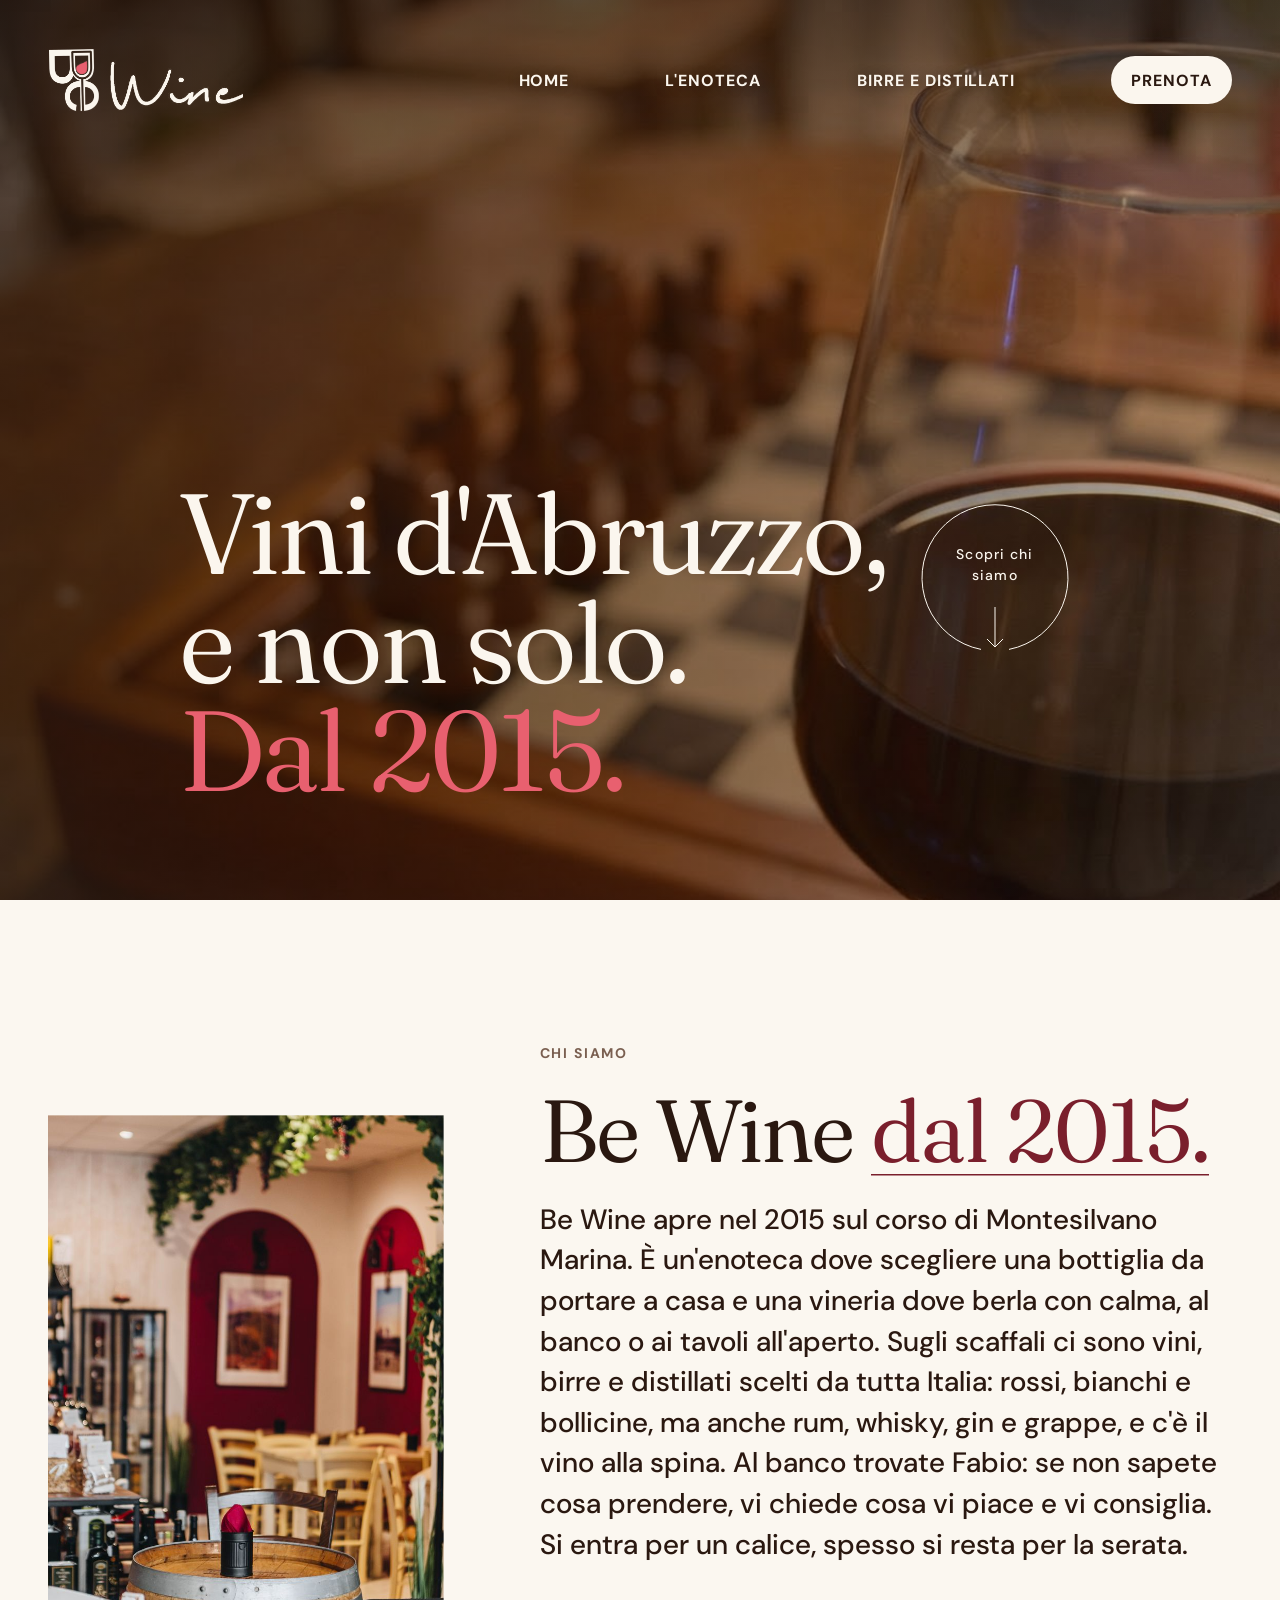
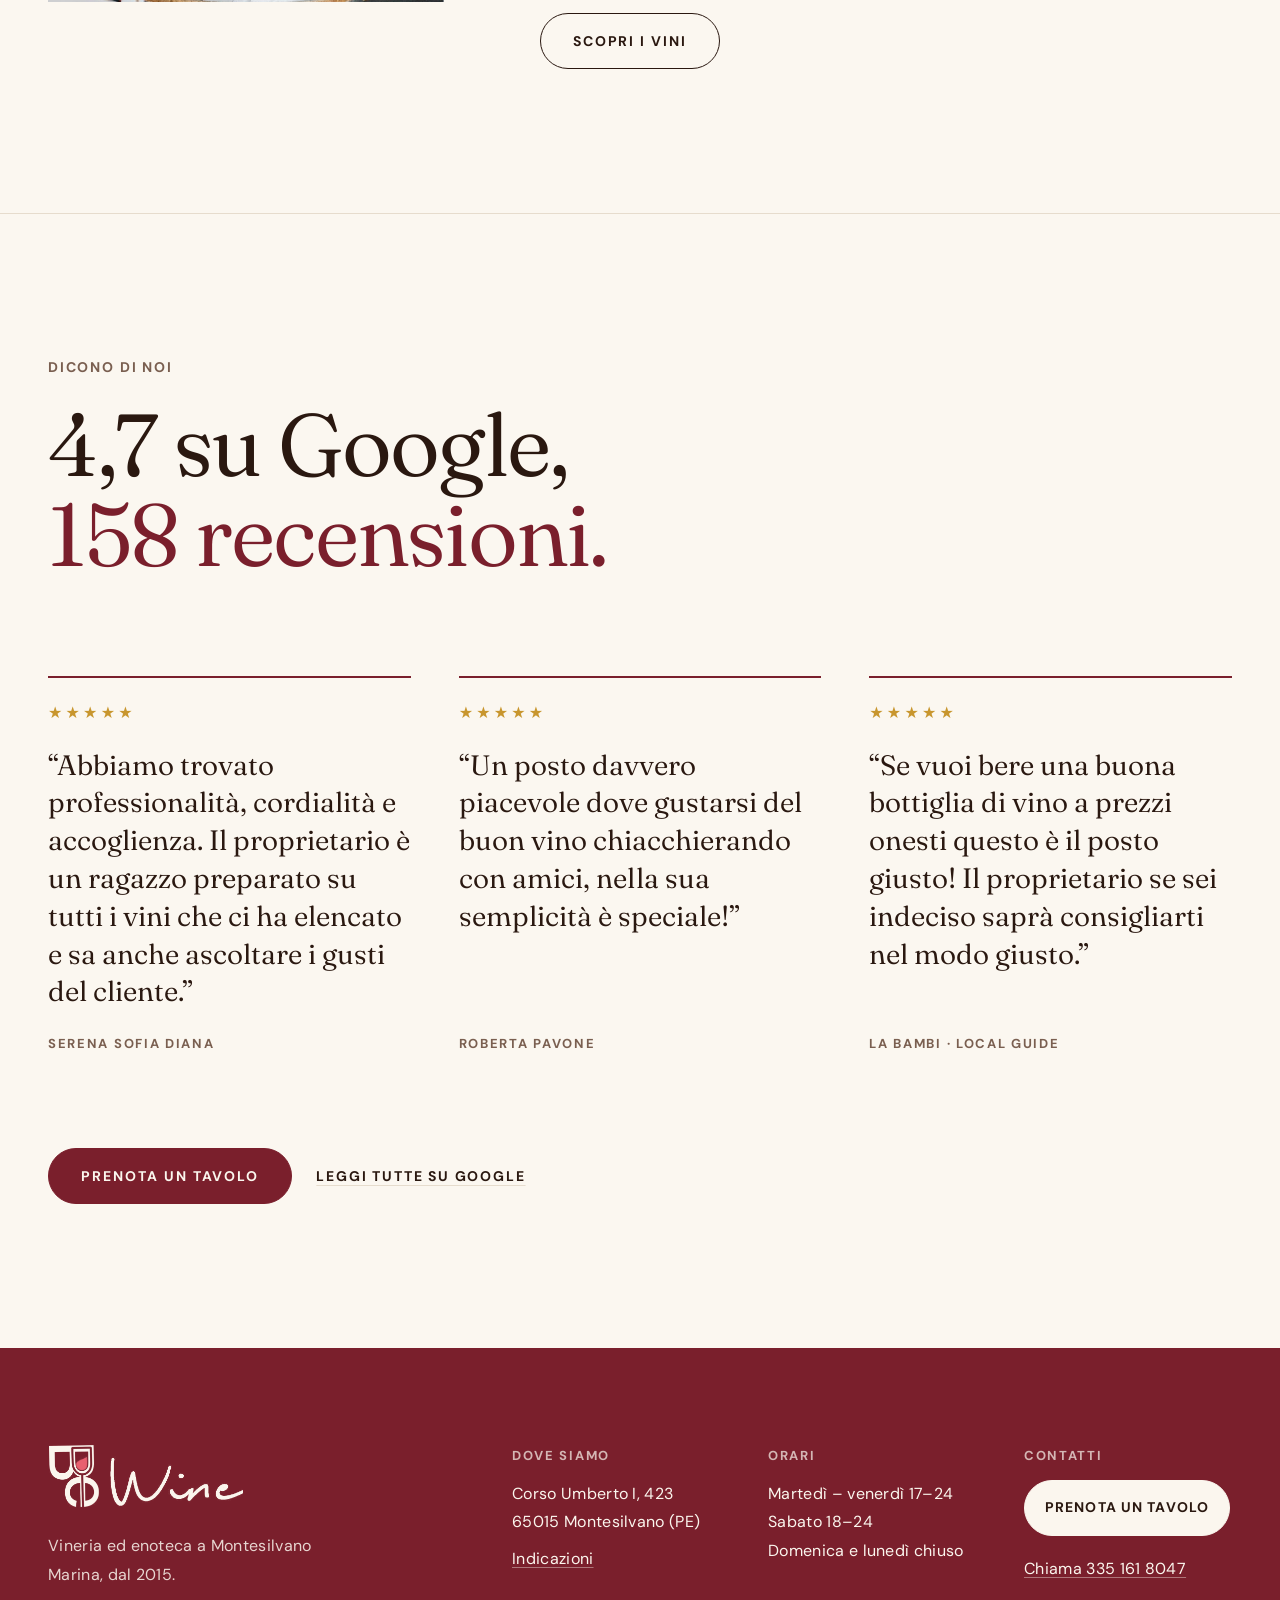
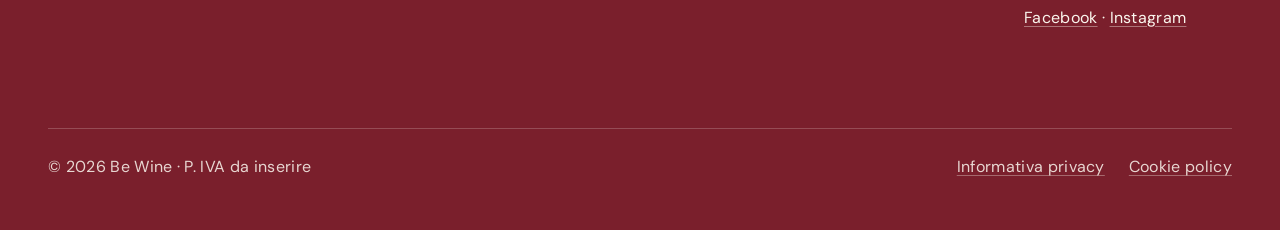
==== hero-demo/index.html @ 3f144b90 "Home ed enoteca: titolo nuovo, meno tasti, elenco cantine a 4 Home: titolo "Vini d'Abruzzo, e non so" ====
<!doctype html>
<html lang="it">
<head>
<meta charset="utf-8">
<meta name="viewport" content="width=device-width, initial-scale=1">
<!-- Demo in attesa di conferma del titolare: fuori dai motori di ricerca -->
<meta name="robots" content="noindex, nofollow">
<title>Be Wine · Vineria a Montesilvano</title>
<meta name="description" content="Vineria ed enoteca a Montesilvano Marina dal 2015: vini, birre e distillati scelti da tutta Italia. Corso Umberto I 423.">
<link rel="preconnect" href="https://fonts.googleapis.com">
<link rel="preconnect" href="https://fonts.gstatic.com" crossorigin>
<link href="https://fonts.googleapis.com/css2?family=DM+Sans:wght@500;700&family=Fraunces:opsz,wght@9..144,300..500&family=Instrument+Serif&display=swap" rel="stylesheet">
<link rel="stylesheet" href="css/sito.css?v=63">
<!-- Prova: più vicina al riferimento (Agence Van den Abeele), scritte più grandi e larghe -->
<link rel="stylesheet" href="css/grande.css?v=14">
</head>
<body class="grande">
  <header class="hero">
    <img class="hero__photo" src="img/hero.jpg" alt="Calice di vino rosso su un tavolo di legno, con una scacchiera sullo sfondo">
    <div class="bar">
      <a class="brand" href="index.html"><img class="brand__light" src="img/logo.png" alt="Be Wine" width="776" height="254"><img class="brand__dark" src="img/logo-scuro.png" alt="" width="776" height="254"></a>
      <div class="bar__end">
        <ul class="nav">
          <li><a class="nav__link" href="index.html" aria-current="page">Home</a></li>
          <li><a class="nav__link" href="enoteca.html">L'enoteca</a></li>
          <li><a class="nav__link" href="birre-distillati.html">Birre e distillati</a></li>
          <li><a class="nav__link nav__link--cta" href="https://wa.me/393351618047?text=Buonasera%2C%20vorrei%20prenotare%20un%20tavolo%20da%20Be%20Wine%20per%20" target="_blank" rel="noopener">Prenota</a></li>
        </ul>
      </div>
    </div>
    <div class="copy">
      <h1><span>Vini d'Abruzzo,</span><span>e non solo.</span><span class="fact">Dal 2015.</span></h1>
      <a class="scroll" href="#chi-siamo">
        <svg class="scroll__ring" viewBox="0 0 148 148" aria-hidden="true"><path d="M60 146.4A73 73 0 1 1 88 146.4"/><path d="M74 104v40M66 136l8 8 8-8"/></svg>
        <span class="scroll__text">Scopri chi siamo</span>
      </a>
    </div>
  </header>

  <main>
    <section class="section about" id="chi-siamo" aria-labelledby="about-title">
      <figure class="about__photo">
        <img src="img/chi-siamo-locale.jpg?v=2" alt="Una botte di legno in primo piano e, dietro, i tavoli della sala sotto gli archi rossi" width="830" height="1030" loading="lazy">
      </figure>
      <div class="about__text">
        <p class="label">Chi siamo</p>
        <h2 class="title" id="about-title">Be Wine <span class="fact">dal 2015.</span></h2>
        <p class="lead">Be Wine apre nel 2015 sul corso di Montesilvano Marina. È un'enoteca dove scegliere una bottiglia da portare a casa e una vineria dove berla con calma, al banco o ai tavoli all'aperto. Sugli scaffali ci sono vini, birre e distillati scelti da tutta Italia: rossi, bianchi e bollicine, ma anche rum, whisky, gin e grappe, e c'è il vino alla spina. Al banco trovate Fabio: se non sapete cosa prendere, vi chiede cosa vi piace e vi consiglia. Si entra per un calice, spesso si resta per la serata.</p>
        <div class="cta-row">
          <a class="btn btn--dark" href="enoteca.html">Scopri i vini</a>
        </div>
      </div>
    </section>

    <section class="section reviews" aria-labelledby="reviews-title">
      <div class="reviews__head">
        <p class="label">Dicono di noi</p>
        <h2 class="title" id="reviews-title">4,7 su Google, <span class="fact">158 recensioni.</span></h2>
      </div>
      <ul class="reviews__list">
        <li class="review">
          <p class="review__stars" aria-label="5 stelle su 5">★★★★★</p>
          <blockquote class="review__quote">“Abbiamo trovato professionalità, cordialità e accoglienza. Il proprietario è un ragazzo preparato su tutti i vini che ci ha elencato e sa anche ascoltare i gusti del cliente.”</blockquote>
          <p class="review__author">Serena Sofia Diana</p>
        </li>
        <li class="review">
          <p class="review__stars" aria-label="5 stelle su 5">★★★★★</p>
          <blockquote class="review__quote">“Un posto davvero piacevole dove gustarsi del buon vino chiacchierando con amici, nella sua semplicità è speciale!”</blockquote>
          <p class="review__author">Roberta Pavone</p>
        </li>
        <li class="review">
          <p class="review__stars" aria-label="5 stelle su 5">★★★★★</p>
          <blockquote class="review__quote">“Se vuoi bere una buona bottiglia di vino a prezzi onesti questo è il posto giusto! Il proprietario se sei indeciso saprà consigliarti nel modo giusto.”</blockquote>
          <p class="review__author">La Bambi · Local Guide</p>
        </li>
      </ul>
      <div class="cta-row reviews__cta">
        <a class="btn btn--pieno" href="https://wa.me/393351618047?text=Buonasera%2C%20vorrei%20prenotare%20un%20tavolo%20da%20Be%20Wine%20per%20" target="_blank" rel="noopener">Prenota un tavolo</a>
        <a class="text-link" href="https://www.google.com/maps/search/?api=1&amp;query=Be%20Wine%20Montesilvano" target="_blank" rel="noopener">Leggi tutte su Google</a>
      </div>
    </section>
  </main>

  <!-- Barra rapida: compare quando la testata esce dallo schermo (js/sito.js). In alto su computer, in basso su telefono. -->
  <div class="dock" data-dock>
    <a class="dock__brand" href="index.html"><img src="img/logo-scuro.png" alt="Be Wine" width="776" height="254"></a>
    <div class="dock__actions">
      <a class="dock__link" href="index.html">Home</a>
      <a class="dock__link" href="enoteca.html">L'enoteca</a>
      <a class="dock__link" href="birre-distillati.html">Birre e distillati</a>
      <a class="dock__call" href="tel:+393351618047"><span class="dock__call-long">335 161 8047</span><span class="dock__call-short">Chiama</span></a>
      <a class="btn btn--pieno dock__cta" href="https://wa.me/393351618047?text=Buonasera%2C%20vorrei%20prenotare%20un%20tavolo%20da%20Be%20Wine%20per%20" target="_blank" rel="noopener">Prenota un tavolo</a>
    </div>
  </div>

  <footer class="footer">
    <div class="footer__grid">
      <div class="footer__brand">
        <img src="img/logo.png" alt="Be Wine" width="776" height="254" loading="lazy">
        <p>Vineria ed enoteca a Montesilvano Marina, dal 2015.</p>
      </div>
      <div>
        <p class="footer__label">Dove siamo</p>
        <p>Corso Umberto I, 423<br>65015 Montesilvano (PE)</p>
        <a class="footer__link footer__link--big" href="https://www.google.com/maps/dir/?api=1&amp;destination=Be%20Wine%2C%20Corso%20Umberto%20I%20423%2C%20Montesilvano" target="_blank" rel="noopener">Indicazioni</a>
      </div>
      <div>
        <p class="footer__label">Orari</p>
        <p>Martedì – venerdì 17–24<br>Sabato 18–24<br>Domenica e lunedì chiuso</p>
      </div>
      <div>
        <p class="footer__label">Contatti</p>
        <a class="btn btn--solid footer__cta" href="https://wa.me/393351618047?text=Buonasera%2C%20vorrei%20prenotare%20un%20tavolo%20da%20Be%20Wine%20per%20" target="_blank" rel="noopener">Prenota un tavolo</a>
        <p><a class="footer__link footer__link--big" href="tel:+393351618047">Chiama 335 161 8047</a></p>
        <p><a class="footer__link" href="https://www.facebook.com/BeWinePescara/" target="_blank" rel="noopener">Facebook</a> · <a class="footer__link" href="https://www.instagram.com/bewinemontesilvano/" target="_blank" rel="noopener">Instagram</a></p>
      </div>
    </div>
    <div class="footer__legal">
      <p>© 2026 Be Wine · P. IVA da inserire</p>
      <nav aria-label="Note legali">
        <a class="footer__link" href="#privacy">Informativa privacy</a>
        <a class="footer__link" href="#cookie">Cookie policy</a>
      </nav>
    </div>
  </footer>

<script src="js/sito.js?v=30"></script>
<script src="js/grande.js?v=4"></script>
<script src="js/prenota.js?v=3"></script>
</body>
</html>
---- hero-demo/css/sito.css ----
/* Be Wine: stili comuni a tutte le pagine */
:root {
  --ink: #fbf6ee;
  --wine: #e8606f;
  --wine-soft: #f3a3ab;
  --wine-deep: #7a1f2c;  /* vino scuro per il piede e i dettagli sul crema */
  --cream: #fbf7f0;      /* crema chiarissimo, quasi bianco */
  --text: #2a1810;
  --muted: #7a5f50;
  --line: #e6dccd;
  --dark: #1b0f09;
  --shade: 22, 12, 7;
  --serif: "Instrument Serif", Georgia, serif;
  --sans: "DM Sans", system-ui, sans-serif;
  /* parte veloce e si posa piano */
  --ease-out: cubic-bezier(.23, 1, .32, 1);
  /* torna indietro con un piccolo rimbalzo */
  --ease-spring: cubic-bezier(.34, 1.56, .64, 1);

  /* Scala: ogni livello è il doppio del precedente */
  --t1: 12px;  /* menu, stelle, bottoni */
  --t2: 24px;  /* sottotitolo */
  --t3: 120px; /* titolo: 5 volte il sottotitolo */
  --t4: 48px;  /* titoli delle sezioni */
  --u1: 6px;
  --u2: 12px;
  --u3: 24px;
  --u4: 48px;
  --u5: 96px;
  --logo: 48px;
}
* { box-sizing: border-box; margin: 0; padding: 0; }
html, body { background: var(--dark); }
body { font-family: var(--sans); color: var(--ink); }

.hero {
  position: relative;
  min-height: 100vh;
  min-height: 100svh;
  display: flex;
  flex-direction: column;
  justify-content: space-between;
  padding: var(--u3) var(--u4) var(--u4);
  overflow: hidden;
  isolation: isolate;
}
.hero__photo {
  position: absolute;
  inset: 0;
  width: 100%;
  height: 100%;
  object-fit: cover;
  object-position: 72% 50%;
  z-index: -2;
}
.hero::before {
  content: "";
  position: absolute;
  inset: 0;
  z-index: -1;
  background:
    radial-gradient(ellipse 60% 55% at 50% 55%, rgba(var(--shade), .62) 0%, rgba(var(--shade), .32) 60%, rgba(var(--shade), .18) 100%),
    linear-gradient(180deg, rgba(var(--shade), .45) 0%, rgba(var(--shade), 0) 22%);
}

.bar {
  display: flex;
  align-items: center;
  justify-content: space-between;
  gap: var(--u3);
}
.brand { display: block; line-height: 0; }
.brand img { display: block; height: var(--logo); width: auto; }

/* ---------- Menu: tre stati (riposo, passaggio del mouse, clic) ---------- */
.nav {
  display: flex;
  gap: var(--u4);
  list-style: none;
}
.nav__link {
  position: relative;
  display: inline-flex;
  align-items: center;
  min-height: 48px;
  font-weight: 700;
  font-size: var(--t1);
  letter-spacing: .13em;
  text-transform: uppercase;
  /* 1. riposo: un filo più tenue, così il passaggio del mouse si nota */
  color: rgba(251, 246, 238, .82);
  text-decoration: none;
  text-shadow: 0 1px 12px rgba(var(--shade), .55);
  transform: scale(1);
  /* il ritorno dal clic è più lento e rimbalza un poco */
  transition:
    color 200ms linear,
    transform 450ms var(--ease-spring);
}
.nav__link::after {
  content: "";
  position: absolute;
  left: 0;
  right: 0;
  bottom: 8px;
  height: 1.5px;
  background: currentColor;
  transform: scaleX(0);
  transform-origin: right center;
  transition: transform 280ms var(--ease-out);
}

/* 2. passaggio del mouse: testo pieno e una linea che entra da sinistra */
@media (hover: hover) and (pointer: fine) {
  .nav__link:hover { color: var(--ink); }
  .nav__link:hover::after {
    transform: scaleX(1);
    transform-origin: left center;
  }
}
.nav__link:focus-visible {
  color: var(--ink);
  outline: 2px solid var(--ink);
  outline-offset: 6px;
  border-radius: 2px;
}

/* 3. clic: colore più caldo e il tasto si ingrandisce sotto il dito */
.nav__link:active,
.nav__link.is-pressed {
  color: var(--wine-soft);
  transform: scale(1.08);
  transition:
    color 80ms linear,
    transform 140ms var(--ease-out);
}

@media (prefers-reduced-motion: reduce) {
  .nav__link, .nav__link::after { transition-duration: 0s !important; }
  .nav__link:active, .nav__link.is-pressed { transform: none; }
}

/* ---------- Testo della hero ---------- */
/* testo al centro della foto, sia in orizzontale che in verticale */
.copy {
  margin: auto;
  max-width: 1100px;
  display: flex;
  flex-direction: column;
  align-items: center;
  text-align: center;
}
h1 {
  font-family: var(--serif);
  font-weight: 400;
  font-size: var(--t3);
  line-height: 1;
  letter-spacing: -.01em;
}
.rating {
  display: inline-flex;
  align-items: center;
  gap: var(--u1);
  margin-bottom: var(--u3);
  font-size: var(--t1);
  font-weight: 700;
  letter-spacing: .13em;
  text-transform: uppercase;
}
.rating svg { width: var(--t1); height: var(--t1); fill: #f4c15d; flex: none; }
h1 span { display: block; }
h1 .fact { color: var(--wine); }

.sub {
  margin-top: var(--u3);
  max-width: 24em;
  font-size: var(--t2);
  line-height: 1.4;
  font-weight: 500;
}
.actions { margin-top: var(--u4); display: flex; justify-content: center; gap: var(--u2); flex-wrap: wrap; }
.btn {
  display: inline-flex;
  align-items: center;
  min-height: 48px;
  padding: 0 var(--u3);
  border: 1px solid var(--ink);
  border-radius: 999px;
  font-weight: 700;
  font-size: var(--t1);
  letter-spacing: .14em;
  text-transform: uppercase;
  color: var(--ink);
  text-decoration: none;
  transition: background .2s ease, color .2s ease;
}
.btn--solid { background: var(--ink); color: #2a1810; }
.btn:hover, .btn:focus-visible { background: var(--wine); border-color: var(--wine); color: var(--dark); outline: none; }
.btn--dark { border-color: var(--text); color: var(--text); }
.btn--dark:hover, .btn--dark:focus-visible { background: var(--wine-deep); border-color: var(--wine-deep); color: var(--ink); }

/* ---------- Sotto la hero: fondo crema chiarissimo ---------- */
main { background: var(--cream); color: var(--text); }
.section { padding: var(--u5) var(--u4); }
.label {
  margin-bottom: var(--u3);
  font-size: var(--t1);
  font-weight: 700;
  letter-spacing: .13em;
  text-transform: uppercase;
  color: var(--muted);
}
.title {
  font-family: var(--serif);
  font-weight: 400;
  font-size: var(--t4);
  line-height: 1.05;
  letter-spacing: -.005em;
}
.title .fact { color: var(--wine-deep); }
.lead {
  margin: var(--u3) 0 var(--u4);
  max-width: 30em;
  font-size: var(--t2);
  line-height: 1.5;
  font-weight: 500;
}

/* Chi siamo: foto a lato, testo accanto */
.about {
  display: grid;
  grid-template-columns: 5fr 6fr;
  gap: var(--u5);
  align-items: center;
  max-width: 1440px;
  margin: 0 auto;
}
.about__photo img {
  display: block;
  width: 100%;
  height: auto;
  aspect-ratio: 830 / 1030;
  object-fit: cover;
}
.about .lead { font-size: var(--t2); }

/* Recensioni */
.reviews {
  max-width: 1440px;
  margin: 0 auto;
  border-top: 1px solid var(--line);
}
.reviews__list {
  list-style: none;
  display: grid;
  grid-template-columns: repeat(3, 1fr);
  gap: var(--u4);
  margin: var(--u4) 0;
}
.review {
  display: flex;
  flex-direction: column;
  padding-top: var(--u3);
  border-top: 2px solid var(--wine-deep);
}
.review__stars { font-size: var(--t1); letter-spacing: .2em; color: #c8962e; }
.review__off { color: var(--line); }
.review__quote {
  margin: var(--u3) 0;
  font-family: var(--serif);
  font-size: var(--t2);
  line-height: 1.35;
  flex: 1;
}
.review__author {
  font-size: var(--t1);
  font-weight: 700;
  letter-spacing: .13em;
  text-transform: uppercase;
  color: var(--muted);
}

/* ---------- Piede color vino ---------- */
.footer {
  background: var(--wine-deep);
  color: var(--ink);
  padding: var(--u5) var(--u4) var(--u4);
  font-size: var(--t1);
  line-height: 2;
  letter-spacing: .02em;
}
.footer__grid {
  display: grid;
  grid-template-columns: 2fr 1fr 1fr 1fr;
  gap: var(--u4);
  max-width: 1440px;
  margin: 0 auto;
}
.footer__brand img { display: block; height: var(--u4); width: auto; margin-bottom: var(--u3); }
.footer__brand p { max-width: 20em; opacity: .85; }
.footer__label {
  margin-bottom: var(--u2);
  font-weight: 700;
  letter-spacing: .13em;
  text-transform: uppercase;
  opacity: .7;
}
.footer p + p { margin-top: var(--u2); }
.footer__link {
  color: var(--ink);
  text-decoration: underline;
  text-decoration-color: rgba(251, 246, 238, .4);
  text-underline-offset: 3px;
  transition: text-decoration-color 200ms linear;
}
.footer__link:hover, .footer__link:focus-visible { text-decoration-color: var(--ink); }
.footer__legal {
  display: flex;
  justify-content: space-between;
  gap: var(--u3);
  flex-wrap: wrap;
  max-width: 1440px;
  margin: var(--u5) auto 0;
  padding-top: var(--u3);
  border-top: 1px solid rgba(251, 246, 238, .25);
  opacity: .85;
}
.footer__legal nav { display: flex; gap: var(--u3); }

@media (max-width: 1000px) {
  .reviews__list { grid-template-columns: 1fr; gap: var(--u4); }
  .footer__grid { grid-template-columns: 1fr 1fr; }
}

@media (max-width: 760px) {
  :root {
    --t1: 12px; --t2: 24px; --t3: 60px; --t4: 36px;
    --u1: 6px; --u2: 12px; --u3: 24px; --u4: 48px; --u5: 72px;
    --logo: 36px;
  }
  .section { padding: var(--u5) var(--u3); }
  .about { grid-template-columns: 1fr; gap: var(--u4); }
  .footer { padding: var(--u5) var(--u3) var(--u4); }
  .footer__grid { grid-template-columns: 1fr; }
  .hero { padding: var(--u3) var(--u3) var(--u4); }
  /* su telefono il menu va su una riga sua, sotto il logo, con tutte le voci */
  .bar { flex-wrap: wrap; row-gap: var(--u2); }
  .nav { width: 100%; justify-content: space-between; gap: 0; }
  .hero__photo { object-position: 78% 50%; }
  .hero::before {
    background:
      linear-gradient(0deg, rgba(var(--shade), .88) 0%, rgba(var(--shade), .6) 45%, rgba(var(--shade), .15) 100%);
  }
}

/* ================= Pagine interne ================= */

/* Testata scura con la foto della hero molto in ombra */
.page-head {
  position: relative;
  padding: var(--u3) var(--u4) var(--u5);
  overflow: hidden;
  isolation: isolate;
  background: var(--dark);
}
.page-head__photo {
  position: absolute;
  inset: 0;
  width: 100%;
  height: 100%;
  object-fit: cover;
  object-position: 72% 50%;
  z-index: -2;
}
.page-head::before {
  content: "";
  position: absolute;
  inset: 0;
  z-index: -1;
  background:
    radial-gradient(ellipse 60% 60% at 50% 55%, rgba(var(--shade), .82) 0%, rgba(var(--shade), .66) 70%, rgba(var(--shade), .55) 100%),
    linear-gradient(180deg, rgba(var(--shade), .5) 0%, rgba(var(--shade), 0) 25%);
}
/* come la home: titolo al centro della foto */
.page-head {
  display: flex;
  flex-direction: column;
  min-height: 64vh;
  min-height: 64svh;
}
.page-head__copy {
  margin: auto;
  padding-top: var(--u4);
  max-width: 1100px;
  text-align: center;
}
.page-head h1 {
  font-family: var(--serif);
  font-weight: 400;
  font-size: calc(var(--t2) * 4);
  line-height: 1;
  letter-spacing: -.01em;
}
.page-head h1 .fact { color: var(--wine); }
.page-head .sub { margin: var(--u3) auto 0; max-width: 24em; }

@media (max-width: 760px) {
  .page-head { padding: var(--u3) var(--u3) var(--u4); }
  .page-head h1 { font-size: var(--t3); }
}

.visually-hidden {
  position: absolute;
  width: 1px;
  height: 1px;
  overflow: hidden;
  clip: rect(0 0 0 0);
  white-space: nowrap;
}

/* ================= Pagina Cantine ================= */
.cantine { max-width: 1440px; margin: 0 auto; }
.draft-note {
  margin-bottom: var(--u4);
  padding: var(--u2) var(--u3);
  border-left: 2px solid var(--wine-deep);
  background: #fff;
  font-size: var(--t1);
  line-height: 1.8;
  color: var(--muted);
}

/* Filtro per regione: testo come il menu, senza pillole */
.filters { display: flex; flex-wrap: wrap; gap: var(--u2) var(--u4); margin-bottom: var(--u4); }
.filter {
  position: relative;
  min-height: var(--u4);
  padding: 0;
  border: 0;
  background: none;
  font: 700 var(--t1)/1 var(--sans);
  letter-spacing: .13em;
  text-transform: uppercase;
  color: var(--muted);
  cursor: pointer;
  transition: color 200ms linear, transform 450ms var(--ease-spring);
}
.filter::after {
  content: "";
  position: absolute;
  left: 0;
  right: 0;
  bottom: 12px;
  height: 1.5px;
  background: currentColor;
  transform: scaleX(0);
  transform-origin: right center;
  transition: transform 280ms var(--ease-out);
}
@media (hover: hover) and (pointer: fine) {
  .filter:hover { color: var(--text); }
}
.filter[aria-pressed="true"] { color: var(--wine-deep); }
.filter[aria-pressed="true"]::after { transform: scaleX(1); transform-origin: left center; }
.filter:active { transform: scale(1.08); transition-duration: 80ms, 140ms; }
.filter:focus-visible { outline: 2px solid var(--text); outline-offset: 4px; }

/* Soprannome della cantina, sopra il nome */
.producer__nick,
.tile__nick {
  display: block;
  font-size: var(--t1);
  font-weight: 700;
  letter-spacing: .13em;
  text-transform: uppercase;
  color: var(--wine-deep);
}

/* ---------- Versione griglia ---------- */
.grid {
  list-style: none;
  display: grid;
  grid-template-columns: repeat(4, 1fr);
  gap: var(--u4) var(--u3);
}
.grid li[hidden] { display: none; }
.tile {
  display: block;
  width: 100%;
  padding: 0;
  border: 0;
  background: none;
  text-align: left;
  color: var(--text);
  font-family: var(--sans);
  cursor: pointer;
}
.tile__media {
  position: relative;
  display: flex;
  flex-direction: column;
  justify-content: space-between;
  aspect-ratio: 4 / 5;
  margin-bottom: var(--u3);
  padding: var(--u3);
  overflow: hidden;
  background: #efe6d8;
  transition: transform 450ms var(--ease-spring), background-color 200ms linear;
}
.tile__region { font-size: var(--t1); font-weight: 700; letter-spacing: .13em; text-transform: uppercase; color: var(--muted); }
.tile__label { font: 400 var(--t2)/1.2 var(--serif); color: var(--muted); }
.tile__hint { font-size: var(--t1); letter-spacing: .08em; text-transform: uppercase; color: var(--muted); opacity: .6; }
.tile__name { display: block; margin-top: var(--u1); font: 400 var(--t2)/1.2 var(--serif); }
.tile__zone { display: block; margin-top: var(--u1); font-size: var(--t1); color: var(--muted); }
@media (hover: hover) and (pointer: fine) {
  .tile:hover .tile__media { background: #e8dcc9; transform: translateY(-6px); }
}
.tile:active .tile__media { transform: scale(.98); transition-duration: 140ms, 200ms; }
.tile:focus-visible { outline: 2px solid var(--text); outline-offset: 6px; }

/* ---------- Scheda della cantina ---------- */
.sheet {
  width: min(720px, calc(100% - var(--u4)));
  max-height: calc(100% - var(--u4));
  margin: auto;
  padding: var(--u4);
  border: 0;
  background: var(--cream);
  color: var(--text);
  box-shadow: 0 24px 80px -24px rgba(var(--shade), .6);
}
.sheet::backdrop { background: rgba(var(--shade), .55); }
.sheet[open] { animation: sheet-in 320ms var(--ease-out); }
@keyframes sheet-in { from { opacity: 0; transform: translateY(24px); } }
.sheet__close {
  position: absolute;
  top: var(--u2);
  right: var(--u2);
  width: var(--u4);
  height: var(--u4);
  border: 0;
  background: none;
  font: 400 var(--t4)/1 var(--serif);
  color: var(--text);
  cursor: pointer;
}
.sheet__name { margin-top: var(--u2); font: 400 var(--t4)/1.05 var(--serif); }
.sheet__text { margin: var(--u3) 0; font-size: var(--t2); line-height: 1.5; font-weight: 500; }
.sheet__meta { margin-bottom: var(--u3); }
.sheet__meta div { display: flex; justify-content: space-between; gap: var(--u3); padding: var(--u2) 0; border-bottom: 1px solid var(--line); }
.sheet__meta dt { font-size: var(--t1); font-weight: 700; letter-spacing: .13em; text-transform: uppercase; color: var(--muted); }
.sheet__meta dd { font: 400 var(--t2)/1.2 var(--serif); text-align: right; }
@media (prefers-reduced-motion: reduce) { .sheet[open] { animation: none; } }

/* ---------- Versione mappa ---------- */
.atlas {
  display: grid;
  grid-template-columns: 5fr 7fr;
  gap: var(--u5);
  align-items: start;
}
.atlas__map { position: sticky; top: var(--u4); }

/* ---------- Mappe delle regioni (regole della mappa "Syndicus" di Agence Van den Abeele) ----------
   comuni chiarissimi con confini sottili, province più marcate; i comuni delle cantine un tono più scuri;
   un segnaposto vino come quelli di Google Maps; al passaggio il comune si scurisce,
   compare il nome sotto il segnaposto e gli altri spariscono.
   Intorno alla mappa, le frecce verso le altre regioni trattate. */
.atlas--abruzzo { grid-template-columns: 7fr 5fr; }
.atlas--abruzzo .atlas__map { max-width: 576px; }
/* il palco lascia 48 px intorno alla mappa per le frecce: la mappa resta al massimo 480 px */
.abr-stage { position: relative; padding: calc(var(--u4) + var(--u2)); }
.abr-vista { position: relative; aspect-ratio: 1; }
.abr { position: absolute; inset: 0; margin: auto; }
.abr svg { display: block; width: 100%; height: auto; overflow: visible; }
.abr.is-leaving { pointer-events: none; }
.abr__comuni path {
  fill: #fff;
  stroke: #ece4d8;
  stroke-width: 1;
  stroke-linejoin: round;
  vector-effect: non-scaling-stroke;
  transition: fill 200ms ease-out;
}
.abr__comuni path.has-wine { fill: #ebdfcc; cursor: pointer; }
.abr__comuni path.has-wine.is-hot { fill: #dccab0; }
@media (hover: hover) and (pointer: fine) {
  .abr__comuni path.has-wine:not(.is-dim):hover { fill: #dccab0; }
}
.abr__comuni path.has-wine.is-dim { fill: #fff; cursor: default; }
.abr__prov, .abr__reg {
  fill: none;
  stroke-linejoin: round;
  stroke-linecap: round;
  vector-effect: non-scaling-stroke;
  pointer-events: none;
}
.abr__prov { stroke: #c9b8a1; stroke-width: 1; }
.abr__reg { stroke: #b8a68e; stroke-width: 1.25; }

/* Segnaposto: la punta della goccia sta sul centro del comune */
.abr__pins { position: absolute; inset: 0; pointer-events: none; }
.abr__pin {
  position: absolute;
  width: 24px;
  height: 34px;
  padding: 0;
  border: 0;
  background: none;
  transform: translate(-50%, -100%);
  pointer-events: auto;
  cursor: pointer;
  transition: opacity 200ms ease-in-out;
}
.abr__drop {
  display: block;
  width: 100%;
  height: 100%;
  overflow: visible;
  transform-origin: 50% 100%;
  filter: drop-shadow(0 2px 2px rgba(var(--shade), .3));
  transition: transform 300ms var(--ease-spring);
}
.abr__drop path { fill: var(--wine-deep); stroke: #5c1621; stroke-width: 1; }
.abr__drop circle { fill: var(--cream); }
.abr__label {
  position: absolute;
  top: calc(100% + var(--u1));
  left: 50%;
  display: flex;
  flex-direction: column;
  align-items: center;
  gap: var(--u1);
  white-space: nowrap;
  transform: translateX(-50%);
  opacity: 0;
  pointer-events: none;
  transition: opacity 200ms ease-in-out;
  /* alone crema: il nome si legge anche sopra i confini */
  text-shadow: 0 0 6px var(--cream), 0 0 2px var(--cream), 0 0 12px var(--cream);
}
.abr__name { font: 400 var(--t2)/1 var(--serif); color: var(--text); }
.abr__place { font: 700 var(--t1)/1 var(--sans); letter-spacing: .13em; text-transform: uppercase; color: var(--muted); }
.abr.is-hovering .abr__pin:not(.is-hot) { opacity: 0; }
.abr__pin.is-hot { z-index: 2; }
.abr__pin.is-hot .abr__label { opacity: 1; }
.abr__pin.is-hot .abr__drop { transform: translateY(-3px) scale(1.12); }
.abr__pin.is-off { opacity: 0; pointer-events: none; }
.abr__pin:focus-visible { outline: none; }
.abr__pin:focus-visible .abr__drop path { stroke: var(--text); stroke-width: 2; }
.atlas__reset { display: block; margin: calc(-1 * var(--u2)) 0 var(--u3); padding: 0; border: 0; background: none; cursor: pointer; }
.atlas__reset[hidden] { display: none; }
.atlas__empty { margin: var(--u3) 0 0; }

/* Frecce verso le altre regioni: cerchio con la freccia girata nella direzione vera, nome accanto */
.abr-arrow {
  position: absolute;
  z-index: 3;
  display: flex;
  align-items: center;
  gap: var(--u2);
  padding: 0;
  border: 0;
  background: none;
  color: var(--wine-deep);
  font: 700 var(--t1)/1.3 var(--sans);
  letter-spacing: .13em;
  text-transform: uppercase;
  text-align: left;
  white-space: nowrap;
  cursor: pointer;
  animation: arrow-in 300ms var(--ease-out) both;
  transition: opacity 200ms linear;
}
.abr-arrow[data-lato="left"],
.abr-arrow[data-lato="right"] { flex-direction: column; align-items: flex-start; gap: var(--u1); }
.abr-arrow[data-lato="right"] { align-items: flex-end; }
.abr-arrow__icon {
  display: flex;
  flex: none;
  align-items: center;
  justify-content: center;
  width: 48px;
  height: 48px;
  border: 1px solid var(--wine-deep);
  border-radius: 50%;
  background: var(--wine-deep);
  color: var(--cream);
  box-shadow: 0 6px 14px -6px rgba(var(--shade), .45);
  transition: background 200ms linear, color 200ms linear, transform 450ms var(--ease-spring);
}
.abr-arrow__icon svg {
  width: 24px;
  height: 24px;
  fill: none;
  stroke: currentColor;
  stroke-width: 1.75;
  stroke-linecap: round;
  stroke-linejoin: round;
  transform: rotate(var(--a));
  transition: transform 280ms var(--ease-out), opacity 200ms linear;
}
@media (hover: hover) and (pointer: fine) {
  .abr-arrow:hover .abr-arrow__icon { background: #9b2c3c; border-color: #9b2c3c; }
  /* la freccia si sporge un poco verso la regione */
  .abr-arrow:hover .abr-arrow__icon svg { transform: rotate(var(--a)) translateX(3px); }
}
.abr-arrow:active .abr-arrow__icon { transform: scale(.92); transition-duration: 200ms, 200ms, 120ms; }
.abr-arrow:focus-visible { outline: none; }
.abr-arrow:focus-visible .abr-arrow__icon { outline: 2px solid var(--text); outline-offset: 3px; }
/* al clic la freccia parte verso la regione, poi tutte le frecce lasciano posto a quelle nuove */
.abr-arrow.is-going .abr-arrow__icon { background: #9b2c3c; border-color: #9b2c3c; }
.abr-arrow.is-going .abr-arrow__icon svg { transform: rotate(var(--a)) translateX(14px); opacity: 0; transition-duration: 260ms, 220ms; }
.abr-arrow.is-leaving { opacity: 0; pointer-events: none; }
@keyframes arrow-in { from { opacity: 0; transform: scale(.9); } }

/* Entrata di una mappa: il confine si disegna, i comuni compaiono, poi i segnaposti cadono uno alla volta */
.abr--pending .abr__comuni,
.abr--pending .abr__prov { opacity: 0; }
.abr--pending .abr__reg { stroke-dasharray: var(--len); stroke-dashoffset: var(--len); }
.abr--pending .abr__drop { transform: translateY(-28px); opacity: 0; }
.abr--in .abr__reg { stroke-dasharray: var(--len); transition: stroke-dashoffset 800ms cubic-bezier(.16, 1, .3, 1); }
.abr--in .abr__comuni,
.abr--in .abr__prov { transition: opacity 400ms linear 150ms; }
.abr--in .abr__drop {
  transition:
    transform 450ms var(--ease-spring) calc(450ms + var(--i) * 70ms),
    opacity 120ms linear calc(450ms + var(--i) * 70ms);
}
@media (prefers-reduced-motion: reduce) {
  .abr-arrow { animation: none; }
  .abr-arrow__icon svg, .abr-arrow.is-going .abr-arrow__icon svg { transition: none; }
}
@media (max-width: 760px) {
  .abr-stage { padding: var(--u4) var(--u2); }
  .abr__pin { width: 18px; height: 26px; }
  .abr__name { font-size: 20px; }
  .abr-arrow { white-space: normal; }
  .abr-arrow__label { max-width: 112px; }
  .abr-arrow__icon { width: 40px; height: 40px; }
  .abr-arrow__icon svg { width: 20px; height: 20px; }
}
.atlas__credit { margin-top: var(--u2); font-size: var(--t1); color: var(--muted); opacity: .7; }
.atlas__head { display: flex; align-items: baseline; justify-content: space-between; gap: var(--u3); margin-bottom: var(--u3); }
.atlas__head .label { margin: 0; }
.atlas__list { list-style: none; border-top: 1px solid var(--line); }
.atlas__list[hidden] { display: none; }
/* tasto "Vedi tutte" sotto le prime 4 cantine */
.atlas__toggle {
  display: flex;
  align-items: center;
  justify-content: space-between;
  gap: var(--u2);
  width: 100%;
  min-height: 64px;
  padding: 0;
  border: 0;
  border: 0; /* sopra c'è già la riga dell'ultima cantina */
  background: none;
  font: 700 var(--t1)/1 var(--sans);
  letter-spacing: .13em;
  text-transform: uppercase;
  color: var(--text);
  cursor: pointer;
}
.atlas__toggle[hidden] { display: none; }
.atlas__toggle svg { width: 20px; height: 20px; fill: none; stroke: currentColor; stroke-width: 1.6; transition: transform 300ms var(--ease-out); }
.atlas__toggle[aria-expanded="true"] svg { transform: rotate(180deg); }
@media (hover: hover) and (pointer: fine) { .atlas__toggle:hover { color: var(--wine-deep); } }
.atlas__toggle:focus-visible { outline: 2px solid var(--text); outline-offset: 4px; }
.card {
  display: block;
  width: 100%;
  padding: var(--u3) 0;
  border: 0;
  border-bottom: 1px solid var(--line);
  background: none;
  text-align: left;
  color: var(--text);
  font-family: var(--sans);
  cursor: pointer;
}
.card > span:first-child { display: block; transition: transform 280ms var(--ease-out); }
.card__name { display: block; margin-top: var(--u1); font: 400 var(--t4)/1.05 var(--serif); }
.card__try { display: block; margin-top: var(--u2); font-size: var(--t1); color: var(--text); }
@media (hover: hover) and (pointer: fine) {
  .card:hover > span:first-child { transform: translateX(var(--u3)); }
  .card:hover .card__name { color: var(--wine-deep); }
}
.card:focus-visible { outline: 2px solid var(--text); outline-offset: 4px; }

.text-link {
  font: 700 var(--t1)/1 var(--sans);
  letter-spacing: .13em;
  text-transform: uppercase;
  color: var(--text);
  text-decoration: underline;
  text-decoration-color: var(--line);
  text-underline-offset: 4px;
}
.text-link:hover { text-decoration-color: var(--text); }

.cantine__cta { margin-top: var(--u5); padding-top: var(--u4); border-top: 1px solid var(--line); }

@media (max-width: 1000px) {
  .grid { grid-template-columns: repeat(3, 1fr); }
  .atlas { grid-template-columns: 1fr 1fr; gap: var(--u4); }
}
@media (max-width: 760px) {
  .grid { grid-template-columns: repeat(2, 1fr); gap: var(--u3) var(--u2); }
  .tile__media { padding: var(--u2); }
  .tile__label { font-size: var(--t1); }
  .atlas { grid-template-columns: 1fr; }
  .atlas__map { position: relative; top: auto; max-width: 360px; width: 100%; margin: 0 auto; }
  .card__name { font-size: var(--t2); }
  .sheet { padding: var(--u4) var(--u3) var(--u3); }
  .filters { gap: 0 var(--u3); }
}

/* ================= Pagina L'enoteca ================= */
.shop { max-width: 1440px; margin: 0 auto; }
.shop__block + .shop__block { margin-top: var(--u5); padding-top: var(--u4); border-top: 1px solid var(--line); }
.shop__head { margin-bottom: var(--u4); }
.grid--products .tile { cursor: default; }
.tile__media--photo { padding: 0; }
.tile__media--photo img { display: block; width: 100%; height: 100%; object-fit: cover; transition: transform 600ms var(--ease-out); }
@media (hover: hover) and (pointer: fine) {
  .grid--products .tile:hover .tile__media { transform: none; }
  .grid--products .tile:hover .tile__media--photo img { transform: scale(1.04); }
}

/* Vini · Birre · Distillati: grandi, in serif */
.tabs { display: flex; flex-wrap: wrap; gap: var(--u2) var(--u4); }
.tab {
  position: relative;
  padding: 0 0 var(--u1);
  border: 0;
  background: none;
  font: 400 var(--t4)/1.1 var(--serif);
  color: var(--muted);
  cursor: pointer;
  transition: color 200ms linear, transform 450ms var(--ease-spring);
}
.tab::after {
  content: "";
  position: absolute;
  left: 0;
  right: 0;
  bottom: 0;
  height: 2px;
  background: var(--wine-deep);
  transform: scaleX(0);
  transform-origin: right center;
  transition: transform 280ms var(--ease-out);
}
@media (hover: hover) and (pointer: fine) {
  .tab:hover { color: var(--text); }
}
.tab[aria-selected="true"] { color: var(--text); }
.tab[aria-selected="true"]::after { transform: scaleX(1); transform-origin: left center; }
.tab:active { transform: scale(1.04); transition-duration: 80ms, 140ms; }
.tab:focus-visible { outline: 2px solid var(--text); outline-offset: 4px; }
.filters[hidden] { display: none; }

/* Alla spina: foto e testo affiancati */
.tap { display: grid; grid-template-columns: 5fr 7fr; gap: var(--u5); align-items: center; }
.tap__photo img { display: block; width: 100%; height: auto; aspect-ratio: 4 / 5; object-fit: cover; }
.tap__list { list-style: none; margin: var(--u4) 0 var(--u3); border-top: 1px solid var(--line); }
.tap__list li {
  display: flex;
  justify-content: space-between;
  gap: var(--u3);
  padding: var(--u3) 0;
  border-bottom: 1px solid var(--line);
  font: 400 var(--t2)/1.2 var(--serif);
}
.tap__list span {
  font: 700 var(--t1)/1.8 var(--sans);
  letter-spacing: .13em;
  text-transform: uppercase;
  color: var(--wine-deep);
}

@media (max-width: 760px) {
  .tap { grid-template-columns: 1fr; gap: var(--u4); }
  .tabs { gap: var(--u1) var(--u3); }
}
.page-head h1 .fact--inline { display: inline; }

/* ================= Prova: enoteca unita ================= */
.card--bottles { display: flex; align-items: center; justify-content: space-between; gap: var(--u3); }
.card__thumbs { display: flex; gap: var(--u1); flex: none; }
.card__thumbs img { display: block; width: 48px; height: 60px; object-fit: cover; }
.sheet__bottles { list-style: none; margin-top: var(--u2); }
.sheet__bottles li { display: flex; align-items: center; gap: var(--u3); padding: var(--u2) 0; border-bottom: 1px solid var(--line); }
.sheet__bottles img { display: block; width: 80px; height: 100px; object-fit: cover; flex: none; }
.grid--small { grid-template-columns: repeat(6, 1fr); gap: var(--u4) var(--u3); }
.grid--small .tile__name { font-size: var(--t2); }
@media (max-width: 1000px) {
  .grid--small { grid-template-columns: repeat(4, 1fr); }
}
@media (max-width: 760px) {
  .grid--small { grid-template-columns: repeat(2, 1fr); }
  .card__thumbs img { width: 36px; height: 45px; }
}

/* Testata chiara: fondo crema come il resto della pagina, senza foto */
.page-head--light { min-height: 0; padding-bottom: var(--u4); background: var(--cream); color: var(--text); }
.page-head--light::before { content: none; }
.page-head--light .page-head__copy { padding-top: var(--u5); }
.page-head--light h1 .fact { color: var(--wine-deep); }
.page-head--light .nav__link { color: var(--muted); text-shadow: none; }
.page-head--light .nav__link[aria-current="page"],
.page-head--light .nav__link:focus-visible { color: var(--text); }
@media (hover: hover) and (pointer: fine) {
  .page-head--light .nav__link:hover { color: var(--text); }
}
.page-head--light .nav__link:active,
.page-head--light .nav__link.is-pressed { color: var(--wine-deep); }
.page-head--light .nav__link:focus-visible { outline-color: var(--text); }
.page-head--light + main .section { padding-top: var(--u4); }
/* niente filo scuro tra testata e pagina: il fondo dietro è crema anche lui */
html:has(.page-head--light), html:has(.page-head--light) body { background: var(--cream); }
/* titolo lungo della pagina L'enoteca: 72 px (6 × 12), 36 su telefono */
.page-head h1.page-head__long { max-width: 16em; margin: 0 auto; font-size: calc(var(--t1) * 6); line-height: 1.05; }
@media (max-width: 760px) { .page-head h1.page-head__long { font-size: var(--t4); } }

/* ---------- Movimento: cantine che rientrano ---------- */

.atlas__list li.is-entering { animation: card-in 380ms cubic-bezier(.16, 1, .3, 1) calc(var(--i) * 40ms) both; }
@keyframes card-in {
  from { opacity: 0; transform: translateY(12px); }
}
[data-titolo-regione], [data-conteggio] { transition: opacity 200ms linear; }


@media (prefers-reduced-motion: reduce) {
  .atlas__list li.is-entering { animation: card-fade 200ms linear both; }
  @keyframes card-fade { from { opacity: 0; } }
}

/* parole evidenziate nel titolo della pagina L'enoteca: il segno passa come un evidenziatore */
.page-head h1 .mark {
  display: inline;
  padding: 0 .06em;
  background-image: linear-gradient(rgba(122, 31, 44, .26), rgba(122, 31, 44, .26));
  background-repeat: no-repeat;
  background-position: 0 88%;
  background-size: 100% .34em;
  -webkit-box-decoration-break: clone;
  box-decoration-break: clone;
  animation: mark-in 700ms cubic-bezier(.16, 1, .3, 1) calc(400ms + var(--k) * 180ms) both;
}
@keyframes mark-in { from { background-size: 0% .34em; } }
@media (prefers-reduced-motion: reduce) { .page-head h1 .mark { animation: none; } }

/* Logo chiaro sulla foto, scuro sulla barra crema del telefono */
.brand__dark { display: none !important; }

@media (max-width: 760px) {
  /* Home su telefono: logo e menu su una barra crema in alto, staccata dalla foto */
  .hero { padding-top: 0; }
  .hero .bar {
    flex-wrap: nowrap;
    align-items: center;
    margin: 0 calc(-1 * var(--u3));
    padding: var(--u2) var(--u3);
    background: var(--cream);
    box-shadow: 0 1px 0 var(--line);
  }
  .hero .brand img { height: 30px; }
  .hero .brand__light { display: none !important; }
  .hero .brand__dark { display: block !important; }
  .hero .nav { width: auto; justify-content: flex-end; gap: var(--u3); }
  /* il logo porta già alla home: sulla barra restano L'enoteca e Prenota, che stanno anche sui telefoni piccoli */
  .hero .nav li:first-child { display: none; }
  .hero .nav__link { min-height: 44px; color: var(--muted); text-shadow: none; letter-spacing: .1em; }
  .hero .nav__link[aria-current="page"] { color: var(--text); }
  .hero .nav__link:active, .hero .nav__link.is-pressed { color: var(--wine-deep); }
  .hero .nav__link:focus-visible { outline-color: var(--text); }
}

/* ---------- Social nella hero: Instagram e Facebook dopo il menu ---------- */
.bar__end { display: flex; align-items: center; gap: var(--u4); }
.social {
  display: flex;
  align-items: center;
  gap: var(--u1);
  padding-left: var(--u3);
  border-left: 1px solid rgba(251, 246, 238, .3);
  list-style: none;
}
.social__link {
  display: grid;
  place-items: center;
  width: var(--u4);
  height: var(--u4);
  color: rgba(251, 246, 238, .82);
  transition: color 200ms linear, transform 450ms var(--ease-spring);
}
.social__link svg { width: 20px; height: 20px; fill: none; stroke: currentColor; stroke-width: 1.6; stroke-linejoin: round; }
.social__link svg path { fill: currentColor; stroke: none; }
.social__link .social__dot { fill: currentColor; stroke: none; }
@media (hover: hover) and (pointer: fine) {
  .social__link:hover { color: var(--ink); transform: translateY(-2px); }
}
.social__link:active { color: var(--wine-soft); transform: scale(1.08); transition-duration: 80ms, 140ms; }
.social__link:focus-visible { outline: 2px solid var(--ink); outline-offset: 2px; border-radius: 2px; }

@media (max-width: 760px) {
  /* sul telefono la barra crema è piena: i social stanno sulla foto, appena sotto, a destra */
  .hero .bar__end { gap: 0; }
  .hero .social { position: absolute; top: calc(68px + var(--u1)); right: var(--u2); padding-left: 0; border-left: 0; }
  .hero .social__link { color: var(--ink); filter: drop-shadow(0 1px 6px rgba(var(--shade), .5)); }

  /* piede più compatto sul telefono */
  .footer { padding: var(--u4) var(--u3) var(--u3); line-height: 1.7; }
  .footer__grid { grid-template-columns: 1fr 1fr; gap: var(--u3) var(--u3); }
  .footer__brand { grid-column: 1 / -1; }
  .footer__brand img { height: 32px; margin-bottom: var(--u2); }
  .footer__label { margin-bottom: var(--u1); }
  .footer p + p { margin-top: var(--u1); }
  .footer__legal { margin-top: var(--u4); padding-top: var(--u2); flex-direction: column; gap: var(--u1); }
}

@media (min-width: 761px) {
  /* Home su computer: il gruppo resta attaccato al bordo destro, ma con più spazio tra le voci
     si allunga verso il centro della barra */
  .hero .bar__end { gap: var(--u5); }
  .hero .nav { gap: var(--u5); }
}
@media (min-width: 761px) and (max-width: 1000px) {
  .hero .bar__end, .hero .nav { gap: var(--u3); }
}

@media (min-width: 761px) {
  /* Prova: anche su computer logo, menu e social stanno su una barra crema in alto, come su telefono */
  .hero { padding-top: 0; }
  .hero .bar {
    margin: 0 calc(-1 * var(--u4));
    padding: var(--u2) var(--u4);
    background: var(--cream);
    box-shadow: 0 1px 0 var(--line);
  }
  .hero .brand__light { display: none !important; }
  .hero .brand__dark { display: block !important; }
  .hero .nav__link { color: var(--muted); text-shadow: none; }
  .hero .nav__link[aria-current="page"] { color: var(--text); }
  @media (hover: hover) and (pointer: fine) {
    .hero .nav__link:hover { color: var(--text); }
  }
  .hero .nav__link:active, .hero .nav__link.is-pressed { color: var(--wine-deep); }
  .hero .nav__link:focus-visible { outline-color: var(--text); }
  .hero .social { border-left-color: var(--line); }
  .hero .social__link { color: var(--muted); }
  @media (hover: hover) and (pointer: fine) {
    .hero .social__link:hover { color: var(--text); }
  }
  .hero .social__link:active { color: var(--wine-deep); }
  .hero .social__link:focus-visible { outline-color: var(--text); }
}

/* Barra della home: crema più caldo e un po' trasparente, la foto si intravede sotto */
.hero .bar { background: rgba(248, 241, 231, .32); }
@supports ((-webkit-backdrop-filter: blur(1px)) or (backdrop-filter: blur(1px))) {
  .hero .bar { -webkit-backdrop-filter: blur(10px) saturate(1.1); backdrop-filter: blur(10px) saturate(1.1); }
}
@media (max-width: 760px) { .hero .bar { background: rgba(248, 241, 231, .32); } }
/* sulla barra trasparente il marrone tenue si legge poco: voci e icone un tono più scuro */
.hero .bar .nav__link, .hero .bar .social__link { color: var(--text); }
.hero .bar .nav__link[aria-current="page"] { color: var(--text); }
@media (max-width: 760px) { .hero .social__link { color: var(--ink); } }
/* niente riga sotto la barra della home */
.hero .bar { box-shadow: none !important; }
@media (max-width: 760px) { .hero .bar .social__link { color: var(--ink); } }

/* Recensioni su telefono: "158 recensioni." va a capo tutta insieme, senza spezzarsi */
@media (max-width: 760px) { .reviews .title .fact { display: block; white-space: nowrap; } }

/* ---------- Prenota: finestra con nome, persone e giorno (js/prenota.js) ---------- */
.sheet--prenota { width: min(480px, calc(100% - var(--u3))); padding: var(--u4) var(--u4) var(--u3); }
.sheet--prenota .sheet__name { margin-top: 0; padding-right: var(--u4); }
.prenota { margin-top: var(--u3); }
.prenota__campo { border: 0; min-width: 0; margin-bottom: var(--u3); }
.prenota__label {
  display: block;
  margin-bottom: var(--u1);
  padding: 0;
  font-size: var(--t1);
  font-weight: 700;
  letter-spacing: .13em;
  text-transform: uppercase;
  color: var(--muted);
}
.prenota__input {
  display: block;
  width: 100%;
  min-height: 48px;
  padding: 0 var(--u2);
  border: 1px solid var(--line);
  border-radius: 0;
  background: #fff;
  font: 500 16px/1.2 var(--sans); /* 16 px: su iPhone sotto questa misura la pagina si ingrandisce */
  color: var(--text);
}
.prenota__input:focus-visible { outline: 2px solid var(--text); outline-offset: 2px; border-color: var(--text); }
.prenota__input[aria-invalid="true"] { border-color: var(--wine-deep); }
.prenota__errore { margin-top: var(--u1); font-size: 14px; font-weight: 500; color: var(--wine-deep); }

.prenota__passi { display: flex; align-items: center; gap: var(--u2); }
.prenota__passo {
  width: 48px;
  height: 48px;
  border: 1px solid var(--text);
  border-radius: 999px;
  background: none;
  font: 400 24px/1 var(--sans);
  color: var(--text);
  cursor: pointer;
  touch-action: manipulation;
}
.prenota__passo:disabled { opacity: .3; cursor: default; }
.prenota__passo:focus-visible { outline: 2px solid var(--text); outline-offset: 3px; }
.prenota__numero { min-width: 2ch; text-align: center; font: 400 var(--t4)/1 var(--serif); }

.prenota__giorni { display: grid; grid-template-columns: repeat(4, 1fr); gap: var(--u1); }
.prenota__giorno { position: relative; cursor: pointer; }
.prenota__giorno input { position: absolute; opacity: 0; inset: 0; margin: 0; cursor: pointer; }
.prenota__giorno span {
  display: flex;
  flex-direction: column;
  align-items: center;
  justify-content: center;
  min-height: 56px;
  padding: var(--u1);
  border: 1px solid var(--line);
  background: #fff;
  font-size: 13px;
  line-height: 1.3;
  color: var(--muted);
  text-align: center;
  transition: background .15s ease, color .15s ease, border-color .15s ease;
}
.prenota__giorno b { font-weight: 700; color: var(--text); text-transform: capitalize; }
.prenota__giorno input:checked + span { background: var(--wine-deep); border-color: var(--wine-deep); color: var(--ink); }
.prenota__giorno input:checked + span b { color: var(--ink); }
.prenota__giorno input:focus-visible + span { outline: 2px solid var(--text); outline-offset: 2px; }
@media (hover: hover) and (pointer: fine) {
  .prenota__giorno:hover span { border-color: var(--text); }
}
.prenota__altra { margin-top: var(--u1); }
.prenota__altra[hidden], .prenota__errore[hidden] { display: none; }

.btn--pieno { background: var(--wine-deep); border-color: var(--wine-deep); color: var(--ink); }
.btn--pieno:hover, .btn--pieno:focus-visible { background: #5e1621; border-color: #5e1621; color: var(--ink); }
.prenota__invia { width: 100%; justify-content: center; min-height: 56px; cursor: pointer; font-family: var(--sans); }
.prenota__nota { margin-top: var(--u2); font-size: 14px; color: var(--muted); text-align: center; }

@media (max-width: 760px) {
  .sheet--prenota { padding: var(--u3); }
  .sheet--prenota .sheet__name { font-size: 36px; }
  .prenota__campo { margin-bottom: var(--u2); }
}

/* ================= Prova conversione (8 novembre 2026): Prenota sempre a portata ================= */

/* Prenota nel menu: l'unico tasto pieno del sito. Vino sul crema, crema sulla foto. */
.bar .nav li .nav__link.nav__link--cta {
  padding: 0 20px;
  border-radius: 999px;
  background: var(--wine-deep);
  color: var(--ink);
  text-shadow: none;
}
.bar .nav li .nav__link.nav__link--cta::after { content: none; }
@media (hover: hover) and (pointer: fine) {
  .bar .nav li .nav__link.nav__link--cta:hover { background: #5e1621; color: var(--ink); }
}
.bar .nav li .nav__link.nav__link--cta:active,
.bar .nav li .nav__link.nav__link--cta.is-pressed { background: #5e1621; color: var(--ink); }
@media (min-width: 761px) {
  .hero .bar .nav li .nav__link.nav__link--cta { background: var(--ink); color: var(--text); }
  .hero .bar .nav li .nav__link.nav__link--cta:active,
  .hero .bar .nav li .nav__link.nav__link--cta.is-pressed { background: var(--wine-soft); color: var(--text); }
}
@media (min-width: 761px) and (hover: hover) and (pointer: fine) {
  .hero .bar .nav li .nav__link.nav__link--cta:hover { background: var(--wine-soft); color: var(--text); }
}
/* ================= Menu del telefono (11 novembre 2026), come nel riferimento =================
   Sulla barra restano solo il logo e il tasto menu: tutto il resto è spazio vuoto.
   Il tasto apre un menu a tutto schermo con le pagine in grande, Prenota e i contatti (js/sito.js). */
.menu-btn, .menu { display: none; }
@media (max-width: 760px) {
  .grande .hero .bar .brand img, .page-head--light .brand img { height: 30px; }
  .hero .bar .bar__end, .page-head .bar .nav { display: none; }
  .hero .bar, .page-head--light .bar { flex-wrap: nowrap; align-items: center; }

  /* tasto menu: tre linee sottili, 44 px da toccare, attaccato al bordo destro come il logo al sinistro */
  .menu-btn {
    display: grid;
    place-content: center;
    gap: 6px;
    width: 44px;
    height: 44px;
    margin-right: -9px;
    padding: 0;
    border: 0;
    background: none;
    color: var(--text);
    cursor: pointer;
    -webkit-tap-highlight-color: transparent;
  }
  .menu-btn span { display: block; width: 26px; height: 1.5px; background: currentColor; transition: transform 160ms var(--ease-out); }
  .menu-btn:active span { transform: scaleX(.8); }
  .menu-btn:focus-visible, .menu__chiudi:focus-visible { outline: 2px solid var(--text); outline-offset: 2px; }

  /* il menu aperto: crema pieno, voci grandi in serif, contatti piccoli sotto */
  .menu[open] {
    position: fixed;
    inset: 0;
    z-index: 80;
    display: flex;
    flex-direction: column;
    width: 100%;
    max-width: none;
    height: 100%;
    max-height: none;
    margin: 0;
    padding: 0 var(--u3) calc(var(--u4) + env(safe-area-inset-bottom));
    border: 0;
    background: var(--cream);
    color: var(--text);
    overflow-y: auto;
    overscroll-behavior: contain;
    animation: menu-in 240ms var(--ease-out);
  }
  .menu::backdrop { background: transparent; }
  html.menu-aperto { overflow: hidden; }

  /* la riga in alto cade esattamente dove stava la barra: la X prende il posto delle tre linee */
  .menu__top { display: flex; align-items: center; justify-content: space-between; min-height: 44px; margin-top: var(--menu-su, var(--u2)); }
  .menu__brand { display: block; line-height: 0; }
  .menu__brand img { display: block; height: 30px; width: auto; }
  .menu__chiudi {
    position: relative;
    width: 44px;
    height: 44px;
    margin-right: -9px;
    padding: 0;
    border: 0;
    background: none;
    color: var(--text);
    cursor: pointer;
    -webkit-tap-highlight-color: transparent;
  }
  .menu__chiudi span { position: absolute; left: 9px; top: 21px; width: 26px; height: 1.5px; background: currentColor; }
  .menu__chiudi span:first-child { transform: rotate(45deg); }
  .menu__chiudi span:last-child { transform: rotate(-45deg); }

  .menu__voci { display: flex; flex-direction: column; margin-top: var(--u5); }
  .menu__voce {
    display: block;
    padding: var(--u1) 0;
    font-family: var(--serif);
    font-size: 44px;
    line-height: 1.05;
    color: var(--text);
    text-decoration: none;
    animation: menu-voce 420ms var(--ease-out) both;
    animation-delay: calc(60ms + var(--i, 0) * 50ms);
  }
  .menu__voce[aria-current="page"] { color: var(--wine-deep); }
  .menu__voce:active { color: var(--wine-deep); }

  .menu__prenota.btn { align-self: flex-start; min-height: 52px; margin-top: var(--u4); padding: 0 28px; font-size: 13px; animation: menu-voce 420ms var(--ease-out) 260ms both; }

  .menu__altro { display: flex; flex-direction: column; margin-top: auto; padding-top: var(--u4); list-style: none; font-size: 15px; animation: menu-voce 420ms var(--ease-out) 320ms both; }
  .menu__altro a { display: inline-flex; align-items: center; min-height: 40px; color: var(--muted); text-decoration: underline; text-decoration-color: var(--line); text-underline-offset: 4px; }
  .menu__altro a:active { color: var(--text); }
  .menu__dove { margin-top: var(--u2); font-size: 13px; line-height: 1.6; color: var(--muted); }
}
@media (max-width: 760px) and (max-height: 680px) {
  /* telefoni bassi: meno aria sopra le voci, così il menu sta tutto in una schermata */
  .menu__voci { margin-top: var(--u4); }
  .menu__voce { font-size: 38px; padding: 2px 0; }
  .menu__prenota.btn { margin-top: var(--u3); }
  .menu__altro { padding-top: var(--u3); }
  .menu__altro a { min-height: 36px; }
}
@keyframes menu-in { from { opacity: 0; } }
@keyframes menu-voce { from { opacity: 0; transform: translateY(12px); } }
@media (prefers-reduced-motion: reduce) {
  .menu[open], .menu__voce, .menu__prenota.btn, .menu__altro { animation: none; }
}

/* Tasto pieno vino (anche nel modulo Prenota) */
.btn--pieno { cursor: pointer; }

/* Prima schermata: Prenota sotto il titolo */
.hero__cta { margin-top: var(--u4); }
.grande .hero__cta { min-height: 60px; padding: 0 36px; font-size: 15px; }

/* Righe di tasti: Prenota prima, il secondario accanto */
.cta-row { display: flex; flex-wrap: wrap; align-items: center; gap: var(--u2) var(--u3); margin-top: var(--u4); }
.reviews__cta .text-link { font-size: 14px; }
@media (max-width: 760px) {
  .grande .hero__cta { margin-top: var(--u3); }
  .reviews__cta { flex-direction: column; align-self: stretch; }
  .reviews__cta .btn { width: 100%; justify-content: center; }
}

/* L'enoteca: Prenota nella scheda della cantina e in fondo all'elenco */
.sheet__cta { width: 100%; justify-content: center; margin-top: var(--u3); }
.cantine__cta { display: flex; flex-wrap: wrap; align-items: center; justify-content: space-between; gap: var(--u3); }

/* Piede: Prenota in cima ai contatti, Chiama e Indicazioni comodi da toccare */
.footer .footer__cta.btn { margin-bottom: var(--u2); padding: 0 20px; letter-spacing: .08em; white-space: nowrap; }
.footer__link--big { display: inline-flex; align-items: center; min-height: 44px; }

/* Barra rapida: in alto su computer, in basso su telefono. Compare quando il menu e il tasto
   della prima schermata escono dallo schermo (js/sito.js); su telefono sparisce sul piede. */
.dock {
  position: fixed;
  z-index: 60;
  left: 0;
  right: 0;
  display: flex;
  align-items: center;
  justify-content: space-between;
  gap: var(--u3);
  background: var(--cream);
  color: var(--text);
  font-family: var(--sans);
  visibility: hidden;
  transition: transform 320ms var(--ease-out), visibility 0s linear 320ms;
}
.dock.is-visible { visibility: visible; transform: none; transition: transform 320ms var(--ease-out), visibility 0s; }
.dock__brand { line-height: 0; }
.dock__brand img { display: block; height: 36px; width: auto; }
.dock__actions { display: flex; align-items: center; gap: var(--u4); }
.dock__link, .dock__call {
  display: inline-flex;
  align-items: center;
  min-height: 48px;
  font-weight: 700;
  font-size: 12px;
  letter-spacing: .13em;
  text-transform: uppercase;
  color: var(--text);
  text-decoration: none;
}
.dock__call-short { display: none; }
@media (min-width: 761px) { .dock__call { display: none; } }
.dock .dock__cta.btn { min-height: 44px; padding: 0 24px; font-size: 12px; }
@media (min-width: 761px) {
  .dock { top: 0; padding: var(--u2) var(--u4); box-shadow: 0 1px 0 var(--line); transform: translateY(-100%); }
}
@media (max-width: 760px) {
  .dock {
    bottom: 0;
    padding: var(--u2) var(--u3) calc(var(--u2) + env(safe-area-inset-bottom));
    box-shadow: 0 -1px 0 var(--line), 0 -12px 32px -16px rgba(var(--shade), .35);
    transform: translateY(100%);
  }
  .dock__brand, .dock__link, .dock__call-long { display: none; }
  .dock__call-short { display: inline; }
  .dock__actions { width: 100%; gap: var(--u2); }
  .dock__call { justify-content: center; min-height: 52px; border: 1px solid var(--text); border-radius: 999px; }
  .dock .dock__cta.btn { flex: 1; justify-content: center; min-height: 52px; padding: 0 16px; font-size: 13px; letter-spacing: .08em; white-space: nowrap; }
  .dock__call { padding: 0 18px; }
}
@media (prefers-reduced-motion: reduce) { .dock, .dock.is-visible { transition: none; } }

/* ================= Pagina Birre e distillati (10 novembre 2026) =================
   Tutto si disegna da js/prodotti.js (js/birre-distillati.js): qui ci sono solo gli stili. */
.bd { max-width: 1440px; margin: 0 auto; }

/* Due schede: tasti come quelli del menu (stessa classe .nav__link, tre stati), al centro sotto il titolo.
   La scheda aperta ha la linea ferma sul filo. */
.switch { display: flex; justify-content: center; gap: var(--u4); margin-bottom: var(--u4); border-bottom: 1px solid var(--line); }
.switch .switch__tab { color: var(--muted); text-shadow: none; font-size: var(--t2); letter-spacing: .08em; min-height: var(--u4); }
.switch .switch__tab::after { bottom: -1px; }
.switch .switch__tab[aria-selected="true"] { color: var(--text); }
.switch .switch__tab[aria-selected="true"]::after { transform: scaleX(1); transform-origin: left center; }
@media (hover: hover) and (pointer: fine) {
  .switch .switch__tab:hover { color: var(--text); }
}
.switch .switch__tab:active,
.switch .switch__tab.is-pressed { color: var(--wine-deep); }
.switch .switch__tab:focus-visible { color: var(--text); outline-color: var(--text); }

.panel { animation: panel-in 380ms cubic-bezier(.16, 1, .3, 1); }
.panel[hidden] { display: none; }
@keyframes panel-in { from { opacity: 0; transform: translateY(12px); } }

.bd__block[hidden] { display: none; }
.bd__block + .bd__block { margin-top: var(--u5); padding-top: var(--u4); border-top: 1px solid var(--line); }
.bd__block[hidden] + .bd__block { margin-top: 0; padding-top: 0; border-top: 0; }
.bd__head { display: flex; flex-wrap: wrap; align-items: center; justify-content: space-between; gap: 0 var(--u4); margin-bottom: var(--u3); }
.bd__head .label, .bd__head .filters { margin-bottom: 0; }

/* I più richiesti: foto grande e nome a 48 px, due per riga */
.feature { list-style: none; display: grid; grid-template-columns: repeat(2, 1fr); gap: var(--u4) var(--u3); }
.feature__item { display: grid; grid-template-columns: 7fr 5fr; gap: var(--u3); align-items: end; }
.feature__photo { margin-bottom: 0; }
.feature__name { margin-top: var(--u1); font: 400 var(--t4)/1.05 var(--serif); letter-spacing: -.005em; }
@media (hover: hover) and (pointer: fine) {
  .feature__item:hover .feature__photo img { transform: scale(1.04); }
}

/* Scaffale: le bottiglie rientrano una dopo l'altra a ogni cambio di filtro */
.grid--products li.is-entering { animation: card-in 380ms cubic-bezier(.16, 1, .3, 1) calc(var(--i) * 40ms) both; }

/* Liste scritte, senza foto: birre (nome, birrificio, stile, formato) e cocktail (nome, ingredienti) */
.rows { list-style: none; border-top: 1px solid var(--line); }
.row { display: grid; grid-template-columns: 1fr 1fr; gap: var(--u2) var(--u3); align-items: end; padding: var(--u3) 0; border-bottom: 1px solid var(--line); }
/* l'ultima riga non ha il filo: sotto c'è già quello del tasto Prenota */
.row:last-child { border-bottom: 0; }
/* lista subito sotto le schede (Birre): il filo sopra è già quello delle schede */
.panel > .rows { margin-top: calc(-1 * var(--u3)); border-top: 0; }
.row__name { display: block; font: 400 var(--t4)/1.05 var(--serif); letter-spacing: -.005em; }
.row__main .row__name { margin-top: var(--u1); }
.row__flag { color: var(--muted); }
.row__metas { display: grid; grid-template-columns: 1fr 1fr; gap: var(--u3); }
.row__meta { font: 700 var(--t1)/1.8 var(--sans); letter-spacing: .13em; text-transform: uppercase; color: var(--muted); }
.row__side { display: block; }
.row__text { display: block; margin-bottom: var(--u1); font-size: var(--t2); line-height: 1.4; font-weight: 500; }

@media (max-width: 1000px) {
  .feature__item { grid-template-columns: 1fr; }
}
@media (max-width: 760px) {
  .switch { gap: var(--u3); margin-bottom: var(--u3); }
  .feature { grid-template-columns: 1fr; }
  .bd__head { margin-bottom: var(--u2); }
  .row { grid-template-columns: 1fr; }
  .row__metas { display: flex; flex-wrap: wrap; gap: 0; }
  .row__meta + .row__meta::before { content: "·"; margin: 0 var(--u1); }
}
@media (prefers-reduced-motion: reduce) {
  .panel { animation: none; }
  .grid--products li.is-entering { animation: card-fade 200ms linear both; }
}

/* Scheda della cantina: bottiglia ancora senza foto (10 novembre 2026) */
.sheet__nofoto { display: block; width: 80px; height: 100px; flex: none; background: #efe6d8; }
---- hero-demo/css/grande.css ----
/* Prova "grande": la home più vicina al riferimento (Agence Van den Abeele).
   Si carica dopo sito.css e cambia solo la pagina con <body class="grande">. */
.grande {
  --display: "Fraunces", "Instrument Serif", Georgia, serif; /* serif larga e leggera, si legge meglio */
  --t1: 15px;   /* menu, etichette, bottoni */
  --t2: 28px;   /* testi */
  --t4: 88px;   /* titoli delle sezioni */
  --hero-title: clamp(51px, 8.9vw, 160px); /* 128 px a 1440, un po' sotto il riferimento */
  --indent: 14vw;                          /* il titolo parte rientrato, non al centro */
}

/* ---------- Barra: niente fondo, testo chiaro sulla foto ---------- */
@media (min-width: 761px) {
  .grande .hero { padding: var(--u4) var(--u4) var(--u5); }
  .grande .hero .bar {
    margin: 0;
    padding: 0;
    background: none;
    -webkit-backdrop-filter: none;
    backdrop-filter: none;
  }
  .grande .hero .brand__light { display: block !important; }
  .grande .hero .brand__dark { display: none !important; }
  .grande .hero .brand img { height: 64px; }
  .grande .hero .bar .nav__link {
    font-size: 16px;
    letter-spacing: .06em;
    color: var(--ink);
    text-shadow: 0 1px 12px rgba(var(--shade), .45);
  }
  .grande .hero .bar .nav__link:active,
  .grande .hero .bar .nav__link.is-pressed { color: var(--wine-soft); }
  .grande .hero .nav__link:focus-visible { outline-color: var(--ink); }
  .grande .hero .social { border-left-color: rgba(251, 246, 238, .3); }
  .grande .hero .bar .social__link { color: var(--ink); }
  .grande .hero .social__link svg { width: 22px; height: 22px; }
}

/* ---------- Hero: titolo enorme, a sinistra, in basso ---------- */
.grande .hero::before {
  background:
    linear-gradient(90deg, rgba(var(--shade), .62) 0%, rgba(var(--shade), .38) 55%, rgba(var(--shade), .12) 100%),
    linear-gradient(180deg, rgba(var(--shade), .45) 0%, rgba(var(--shade), 0) 24%);
}
.grande .copy {
  position: relative;
  width: 100%;
  max-width: none;
  margin: auto 0 0;
  padding-left: calc(var(--indent) - var(--u4));
  align-items: flex-start;
  text-align: left;
}
.grande h1 {
  font-family: var(--display);
  font-weight: 360;
  /* taglio da 48 invece che da 144: lettere più larghe e tratti più pieni */
  font-variation-settings: "opsz" 48;
  font-size: var(--hero-title);
  line-height: .95;
  letter-spacing: -.025em;
}
.grande .rating { margin-bottom: var(--u3); font-size: 14px; }
.grande .rating svg { width: 14px; height: 14px; }

/* cerchio "Scopri chi siamo" in alto a destra del titolo, come "Ontdek hoe wij u kunnen helpen" */
.scroll {
  position: absolute;
  top: 24px; /* il fondo del cerchio resta sopra la seconda riga del titolo */
  left: 68%;
  display: grid;
  place-items: center;
  width: 148px;
  height: 148px;
  color: var(--ink);
  text-decoration: none;
}
.scroll__ring {
  position: absolute;
  inset: 0;
  width: 100%;
  height: 100%;
  fill: none;
  stroke: currentColor;
  stroke-width: 1;
  overflow: visible;
  transition: transform 450ms var(--ease-spring);
}
.scroll__text {
  max-width: 8em;
  margin-top: -24px;
  font-size: 14px;
  font-weight: 500;
  line-height: 1.5;
  letter-spacing: .08em;
  text-align: center;
}
@media (hover: hover) and (pointer: fine) {
  .scroll:hover .scroll__ring { transform: translateY(6px); }
}
.scroll:focus-visible { outline: 2px solid var(--ink); outline-offset: 6px; border-radius: 50%; }
@media (prefers-reduced-motion: reduce) { .scroll__ring { transition: none; } }

/* Il titolo ora è "Vini d'Abruzzo, e non solo.": la riga più lunga misura circa 6,2 volte il corpo del titolo.
   Il cerchio parte dopo la fine di quella riga, così non la tocca mai. */
.grande .scroll { left: calc(var(--indent) - var(--u4) + var(--hero-title) * 6.3 + var(--u3)); }
@media (min-width: 761px) and (max-width: 1000px) {
  /* tablet: il titolo occupa quasi tutta la larghezza, il cerchio va sotto, a destra, come sul telefono */
  .grande .scroll { position: relative; top: auto; left: auto; align-self: flex-end; width: 112px; height: 112px; margin: var(--u4) 6% 0 0; }
  .grande .scroll__text { font-size: 12px; margin-top: -18px; }
}

/* ---------- Sotto la hero: tutto più grande e più largo ---------- */
.grande .section { padding: calc(var(--u5) * 1.5) var(--u4); }
.grande .title {
  font-family: var(--display);
  font-weight: 360;
  font-variation-settings: "opsz" 36;
  line-height: 1.02;
  letter-spacing: -.02em;
}
.grande .label { font-size: 14px; }
.grande .lead { max-width: 26em; line-height: 1.45; }
.grande .about { grid-template-columns: 4fr 7fr; }
.grande .btn { min-height: 56px; padding: 0 32px; font-size: 14px; }

.grande .reviews__head .title { max-width: 12em; }
.grande .title .fact { white-space: nowrap; }
.grande .reviews__list { gap: var(--u5) var(--u4); margin: var(--u5) 0; }
.grande .review__stars { font-size: 16px; }
.grande .review__quote { font-family: var(--display); font-weight: 360; font-variation-settings: "opsz" 24; font-size: 28px; line-height: 1.35; }
.grande .review__author { font-size: 13px; }

.grande .footer { font-size: 16px; line-height: 1.8; }
.grande .footer__brand img { height: 64px; }
.grande .footer__label { font-size: 13px; }

@media (max-width: 1000px) {
  .grande { --t4: 64px; }
  .grande .about { grid-template-columns: 1fr 1fr; gap: var(--u4); }
}

/* ---------- Telefono ---------- */
@media (max-width: 760px) {
  .grande {
    --t1: 13px;
    --t2: 21px;
    --t4: 44px;
    --hero-title: 14.1vw; /* "Vini d'Abruzzo," occupa circa il 69% della larghezza */
    --indent: 0px;
  }
  .grande .hero { padding-bottom: var(--u4); }
  .grande .hero::before {
    background: linear-gradient(0deg, rgba(var(--shade), .88) 0%, rgba(var(--shade), .55) 50%, rgba(var(--shade), .12) 100%);
  }
  .grande .copy { padding-left: 0; }
  .grande .rating { margin-bottom: var(--u3); font-size: 12px; }
  .grande .scroll { position: relative; top: auto; left: auto; width: 112px; height: 112px; margin-top: var(--u4); }
  .grande .scroll__text { font-size: 11px; margin-top: -18px; }
  .grande .section { padding: var(--u5) var(--u3); }
  .grande .about { grid-template-columns: 1fr; }
  .grande .review__quote { font-size: 24px; }
  .grande .footer { font-size: 14px; }
  .grande .footer__brand img { height: 40px; }
}

/* ---------- Telefono: barra crema in alto, più alta, voci più grandi ---------- */
@media (max-width: 760px) {
  .grande .hero .bar { padding: var(--u2) var(--u3); min-height: 80px; }
  .grande .hero .brand img { height: 40px; }
  .grande .hero .nav { gap: var(--u3); }
  .grande .hero .bar .nav__link { min-height: 48px; font-size: 15px; letter-spacing: .08em; color: var(--text); }
  /* i social restano sulla foto, appena sotto la barra */
  .grande .hero .social { top: calc(80px + var(--u1)); }
}

/* ---------- Chi siamo: entrata quando arriva sullo schermo ----------
   La classe .anim la mette grande.js: senza script (o con meno movimento) tutto resta visibile. */
.about.anim .about__photo {
  overflow: hidden;
  clip-path: inset(100% 0 0 0);
  transition: clip-path 1300ms cubic-bezier(.77, 0, .18, 1);
}
.about.anim .about__photo img {
  scale: 1.22;
  translate: 0 var(--py, 0px);
  transition: scale 1800ms cubic-bezier(.16, 1, .3, 1);
}
.about.anim.is-in .about__photo { clip-path: inset(0 0 0 0); }
/* resta un filo ingrandita: serve margine per il movimento allo scorrere */
.about.anim.is-in .about__photo img { scale: 1.08; }

/* il titolo sale parola per parola da sotto una riga invisibile */
.about.anim .w {
  display: inline-block;
  overflow: hidden;
  vertical-align: top;
  padding-bottom: .1em;
  margin-bottom: -.1em;
}
.about.anim .w > span {
  display: inline-block;
  translate: 0 110%;
  transition: translate 900ms cubic-bezier(.16, 1, .3, 1) calc(350ms + var(--i) * 80ms);
}
.about.anim.is-in .w > span { translate: 0 0; }

.about.anim .label,
.about.anim .lead {
  opacity: 0;
  translate: 0 24px;
  transition:
    opacity 900ms cubic-bezier(.16, 1, .3, 1) var(--d, 0ms),
    translate 900ms cubic-bezier(.16, 1, .3, 1) var(--d, 0ms);
}
.about.anim .label { --d: 200ms; translate: 0 12px; }
.about.anim .lead { --d: 800ms; }
.about.anim.is-in .label,
.about.anim.is-in .lead { opacity: 1; translate: 0 0; }
/* i tasti di Chi siamo non aspettano l'animazione: si vedono subito */

/* sotto "dal 2015." si disegna una linea sottile color vino */
.about.anim .title .fact { background: linear-gradient(currentColor, currentColor) 0 92% / 0% 1.5px no-repeat; transition: background-size 900ms cubic-bezier(.16, 1, .3, 1) 1100ms; }
.about.anim.is-in .title .fact { background-size: 100% 1.5px; }

/* ================= Telefono come il riferimento (Agence Van den Abeele) =================
   Hero col titolo a metà schermo, recensioni con titolo centrato e bottone a capsula,
   piede a una colonna. Chi siamo resta com'era: foto piena, etichetta, titolo, testo. */
@media (max-width: 760px) {
  /* hero: titolo a metà schermo, il cerchio sotto, spostato a destra */
  .grande .copy { margin: auto 0; }
  .grande .scroll { align-self: flex-end; width: 96px; height: 96px; margin: var(--u4) 12% 0 0; }
  .grande .scroll__text { font-size: 10px; margin-top: -14px; }

  /* recensioni: più aria, l'etichetta diventa il titolo centrato della sezione */
  .grande .reviews { display: flex; flex-direction: column; padding: calc(var(--u5) * 1.25) var(--u3); }
  .grande .reviews .label {
    margin-bottom: var(--u4);
    font-family: var(--display);
    font-weight: 360;
    font-variation-settings: "opsz" 36;
    font-size: 42px;
    line-height: 1;
    letter-spacing: -.015em;
    text-transform: none;
    text-align: center;
    color: var(--text);
  }
  /* il titolo diventa il sottotitolo serif, più piccolo */
  .grande .reviews .title { font-size: 28px; line-height: 1.15; letter-spacing: -.01em; }
  .grande .reviews__list { margin: var(--u4) 0; gap: var(--u4); }
  .grande .review__quote { font-size: 21px; }
  /* bottone a capsula largo, testo normale, al centro */
  .grande .reviews > .btn {
    align-self: center;
    min-height: 60px;
    padding: 0 40px;
    font-size: 15px;
    font-weight: 500;
    letter-spacing: 0;
    text-transform: none;
  }

  /* Piede: una colonna, titoletti in grassetto, voci una sotto l'altra */
  .grande .footer { padding: calc(var(--u5) * 1.25) var(--u3) var(--u4); font-size: 15px; line-height: 2.2; letter-spacing: 0; }
  .grande .footer__grid { grid-template-columns: 1fr; gap: var(--u4); }
  .grande .footer__brand img { height: 56px; margin-bottom: var(--u3); }
  .grande .footer__brand p { line-height: 1.6; }
  .grande .footer__label {
    margin-bottom: var(--u1);
    font-size: 15px;
    letter-spacing: 0;
    text-transform: none;
    opacity: 1;
  }
  .grande .footer p:not(.footer__label) { opacity: .75; }
  .grande .footer p + p { margin-top: 0; }
  .grande .footer__link { text-decoration: none; }
  .grande .footer__legal { font-size: 13px; line-height: 1.8; }
}

/* Chi siamo riceve il fuoco dopo lo scorrimento del cerchio: niente riquadro attorno alla sezione */
.grande .about:focus { outline: none; }
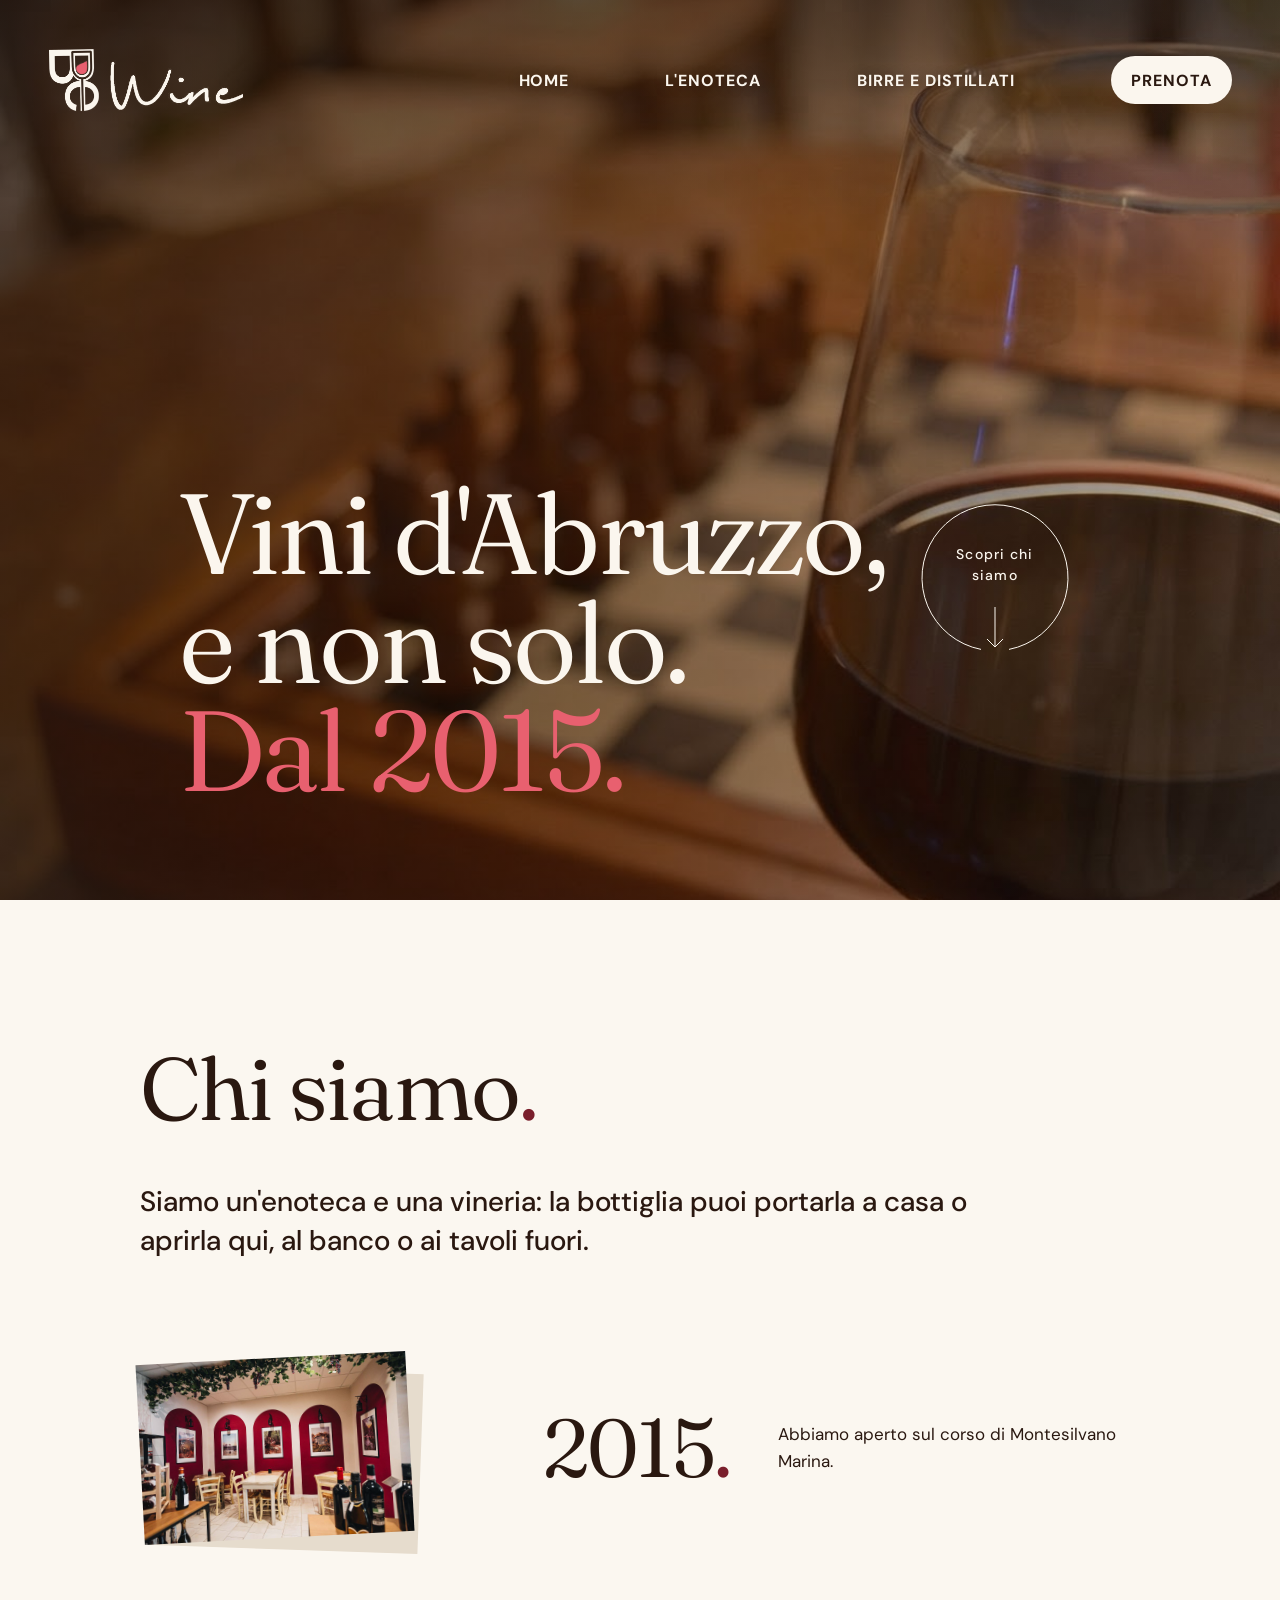
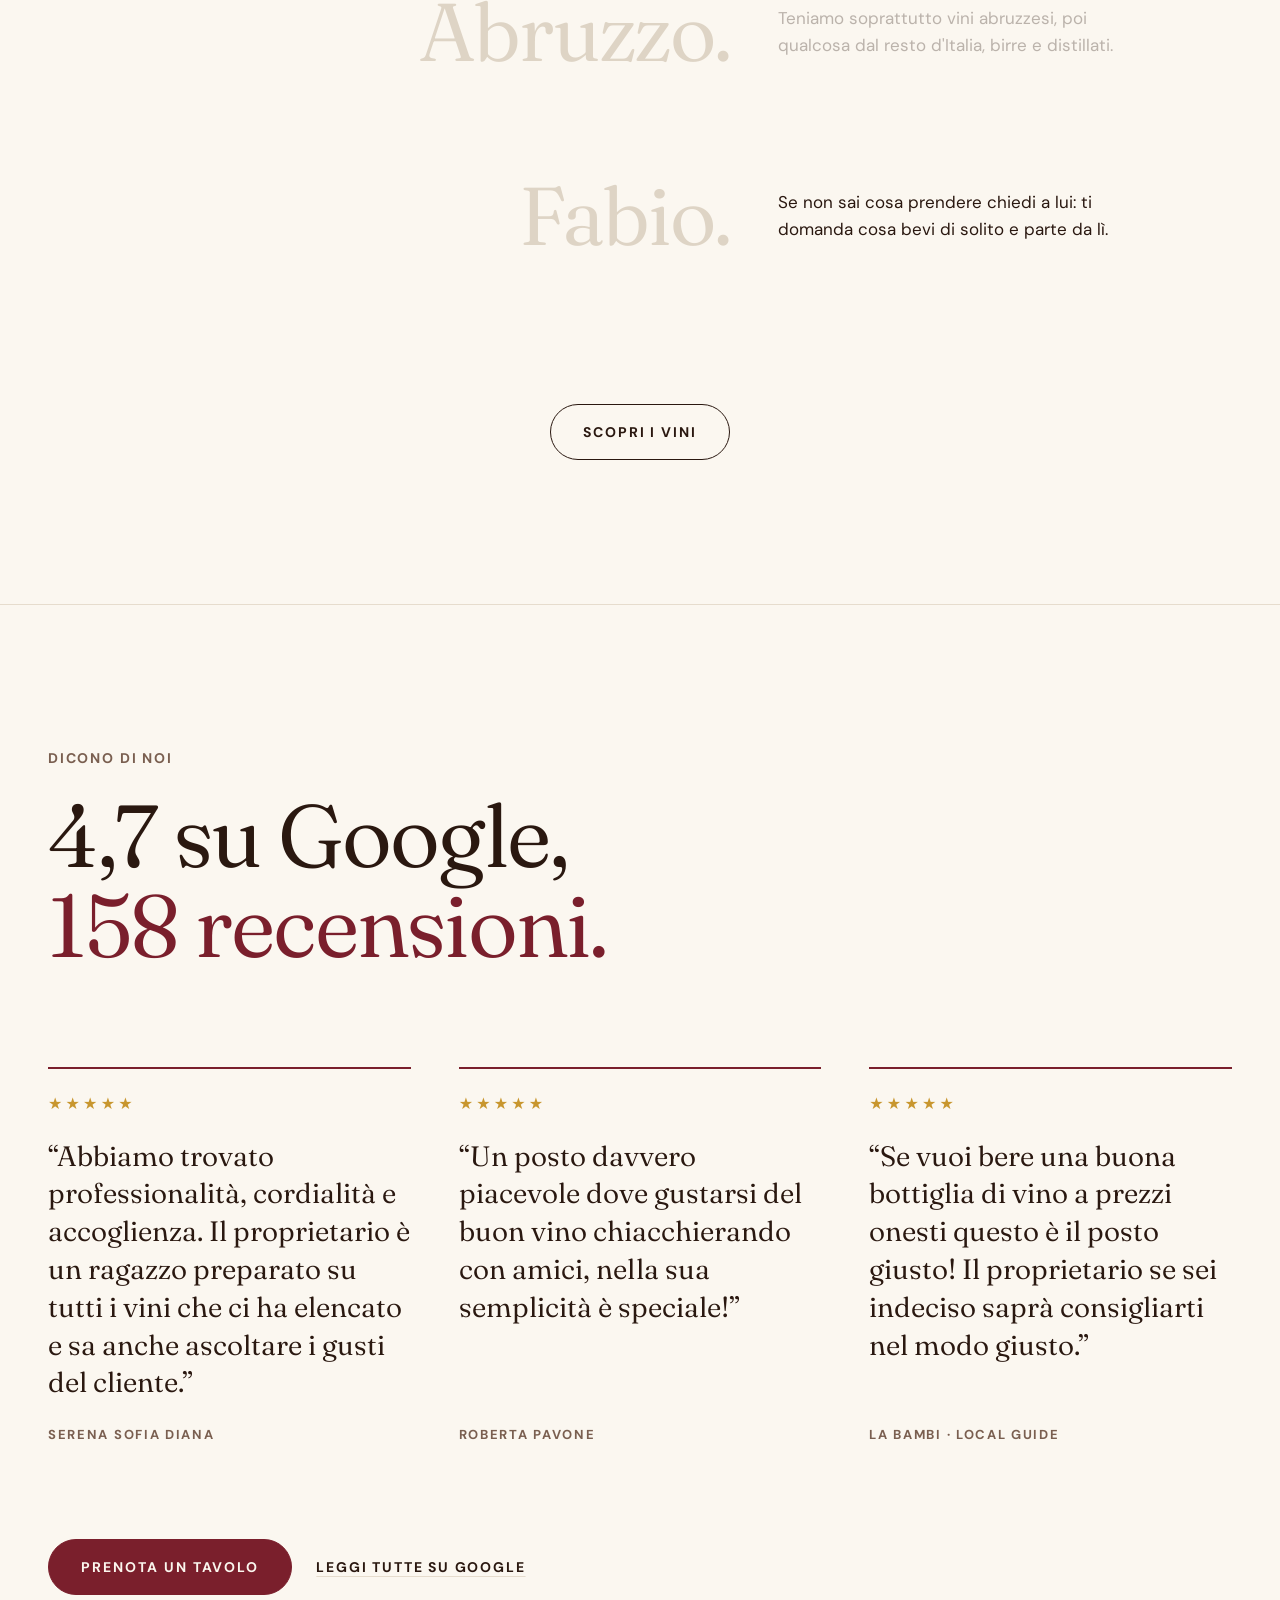
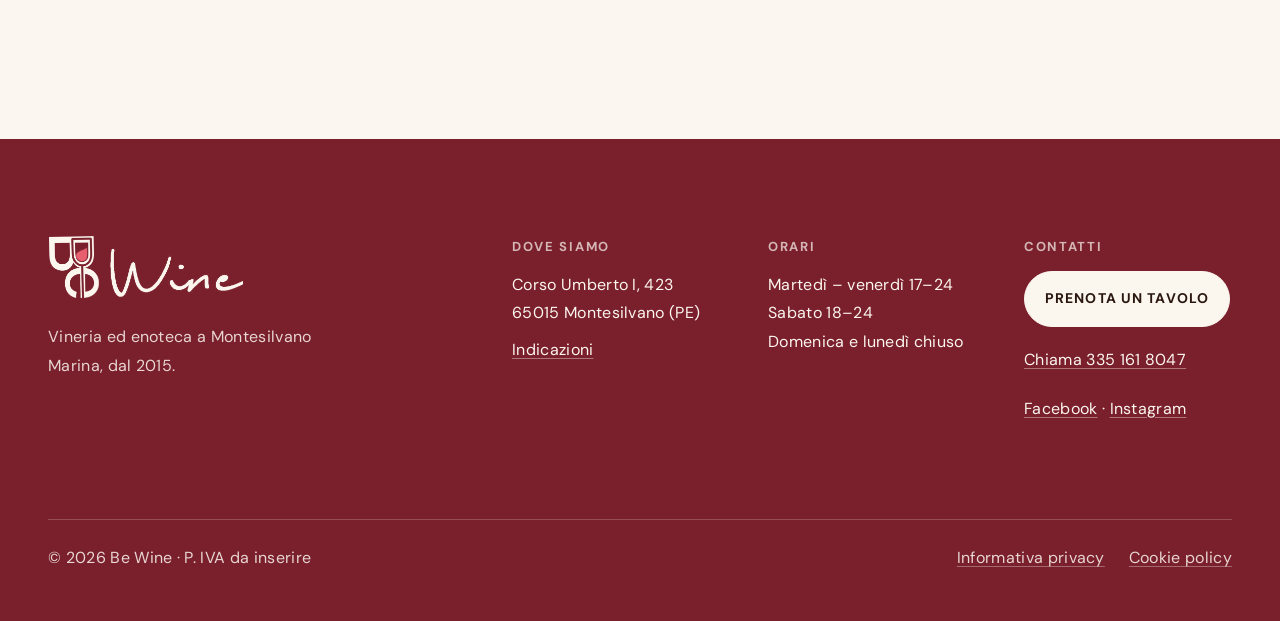
==== commit f5d3150e: "Chi siamo rifatta: titolo grande, paragrafo e tre voci con foto piccole Struttura ripresa dalla sezi" ====
--- a/hero-demo/index.html
+++ b/hero-demo/index.html
@@ -10,9 +10,9 @@
 <link rel="preconnect" href="https://fonts.googleapis.com">
 <link rel="preconnect" href="https://fonts.gstatic.com" crossorigin>
 <link href="https://fonts.googleapis.com/css2?family=DM+Sans:wght@500;700&family=Fraunces:opsz,wght@9..144,300..500&family=Instrument+Serif&display=swap" rel="stylesheet">
-<link rel="stylesheet" href="css/sito.css?v=63">
+<link rel="stylesheet" href="css/sito.css?v=69">
 <!-- Prova: più vicina al riferimento (Agence Van den Abeele), scritte più grandi e larghe -->
-<link rel="stylesheet" href="css/grande.css?v=14">
+<link rel="stylesheet" href="css/grande.css?v=18">
 </head>
 <body class="grande">
   <header class="hero">
@@ -39,14 +39,35 @@
 
   <main>
     <section class="section about" id="chi-siamo" aria-labelledby="about-title">
-      <figure class="about__photo">
-        <img src="img/chi-siamo-locale.jpg?v=2" alt="Una botte di legno in primo piano e, dietro, i tavoli della sala sotto gli archi rossi" width="830" height="1030" loading="lazy">
-      </figure>
-      <div class="about__text">
-        <p class="label">Chi siamo</p>
-        <h2 class="title" id="about-title">Be Wine <span class="fact">dal 2015.</span></h2>
-        <p class="lead">Be Wine apre nel 2015 sul corso di Montesilvano Marina. È un'enoteca dove scegliere una bottiglia da portare a casa e una vineria dove berla con calma, al banco o ai tavoli all'aperto. Sugli scaffali ci sono vini, birre e distillati scelti da tutta Italia: rossi, bianchi e bollicine, ma anche rum, whisky, gin e grappe, e c'è il vino alla spina. Al banco trovate Fabio: se non sapete cosa prendere, vi chiede cosa vi piace e vi consiglia. Si entra per un calice, spesso si resta per la serata.</p>
-        <div class="cta-row">
+      <div class="about__inner">
+        <h2 class="title about__title" id="about-title">Chi siamo<span class="fact">.</span></h2>
+        <!-- Testi provvisori (60 parole in tutto): da concordare con Fabio -->
+        <p class="about__intro">Siamo un'enoteca e una vineria: la bottiglia puoi portarla a casa o aprirla qui, al banco o ai tavoli fuori.</p>
+        <!-- una parola grande, una frase breve e una foto piccola inclinata per voce -->
+        <ul class="about__list">
+          <li class="about__item is-active">
+            <figure class="about__photo about__photo--sala">
+              <img src="img/chi-siamo-sala.jpg" alt="La sala con i tavoli chiari sotto gli archi rossi e i quadri alle pareti" width="1200" height="800" loading="lazy">
+            </figure>
+            <p class="about__word">2015<span class="fact">.</span></p>
+            <p class="about__note">Abbiamo aperto sul corso di Montesilvano Marina.</p>
+          </li>
+          <li class="about__item">
+            <figure class="about__photo about__photo--scaffale">
+              <img src="img/chi-siamo-scaffale.jpg" alt="Bottiglie di rosso e di rosato in fila su uno scaffale nero" width="700" height="700" loading="lazy">
+            </figure>
+            <p class="about__word">Abruzzo<span class="fact">.</span></p>
+            <p class="about__note">Teniamo soprattutto vini abruzzesi, poi qualcosa dal resto d'Italia, birre e distillati.</p>
+          </li>
+          <li class="about__item">
+            <figure class="about__photo about__photo--rosato">
+              <img src="img/chi-siamo-rosato.jpg" alt="Una bottiglia di rosato tenuta da un elefante di legno, davanti alla parete rossa" width="640" height="800" loading="lazy">
+            </figure>
+            <p class="about__word">Fabio<span class="fact">.</span></p>
+            <p class="about__note">Se non sai cosa prendere chiedi a lui: ti domanda cosa bevi di solito e parte da lì.</p>
+          </li>
+        </ul>
+        <div class="cta-row about__cta">
           <a class="btn btn--dark" href="enoteca.html">Scopri i vini</a>
         </div>
       </div>
@@ -125,7 +146,7 @@
   </footer>
 
 <script src="js/sito.js?v=30"></script>
-<script src="js/grande.js?v=4"></script>
+<script src="js/grande.js?v=6"></script>
 <script src="js/prenota.js?v=3"></script>
 </body>
 </html>
--- a/hero-demo/css/sito.css
+++ b/hero-demo/css/sito.css
@@ -226,23 +226,85 @@
   font-weight: 500;
 }
 
-/* Chi siamo: foto a lato, testo accanto */
-.about {
+/* Chi siamo: struttura presa dal riferimento (Agence Van den Abeele, sotto la hero).
+   Niente titolo a lato: un paragrafo in alto, poi tre voci, ognuna con una parola grande,
+   una frase breve e una foto piccola inclinata con un cartoncino chiaro dietro. Tasto al centro. */
+.about { max-width: 1440px; margin: 0 auto; }
+.about__inner { max-width: 1000px; margin: 0 auto; }
+/* titolo della sezione alla misura degli altri titoli (88 px su computer, 44 su telefono) */
+.about__title { margin-bottom: var(--u4); }
+.about__intro {
+  max-width: 30em;
+  font-size: var(--t2);
+  line-height: 1.45;
+  font-weight: 500;
+}
+.about__list { list-style: none; margin: var(--u5) 0; }
+.about__item {
+  position: relative;
   display: grid;
-  grid-template-columns: 5fr 6fr;
-  gap: var(--u5);
+  /* foto, parola, frase: colonne uguali in tutte le voci, anche se la parola è più larga */
+  grid-template-columns: minmax(0, 26fr) minmax(0, 34fr) minmax(0, 40fr);
+  column-gap: var(--u4);
   align-items: center;
-  max-width: 1440px;
-  margin: 0 auto;
-}
-.about__photo img {
-  display: block;
-  width: 100%;
-  height: auto;
-  aspect-ratio: 830 / 1030;
-  object-fit: cover;
-}
-.about .lead { font-size: var(--t2); }
+  min-height: 184px;
+}
+.about__word {
+  grid-column: 2;
+  justify-self: end; /* una parola lunga sporge a sinistra, verso la foto, mai sulla frase */
+  font-family: var(--serif);
+  font-size: clamp(56px, 6.4vw, 92px);
+  line-height: 1;
+  text-align: right;
+  white-space: nowrap;
+  transition: color 500ms var(--ease-out);
+}
+.about__word .fact { color: var(--wine-deep); transition: color 500ms var(--ease-out); }
+.about__note {
+  grid-column: 3;
+  max-width: 22em;
+  font-size: 17px;
+  line-height: 1.6;
+  transition: opacity 500ms var(--ease-out);
+}
+/* la foto non allarga la riga: sta a sinistra, centrata sulla sua voce, e può sporgere sopra e sotto */
+.about__photo {
+  position: absolute;
+  left: 0;
+  top: 50%;
+  translate: 0 -50%;
+  rotate: -3deg;
+  transition: opacity 600ms var(--ease-out), scale 700ms var(--ease-out);
+}
+.about__photo::before { /* cartoncino chiaro dietro, girato dall'altra parte */
+  content: "";
+  position: absolute;
+  inset: 0;
+  z-index: -1;
+  background: var(--line);
+  rotate: 5deg;
+  translate: 10px 12px;
+}
+.about__photo img { display: block; width: 100%; height: auto; object-fit: cover; }
+.about__photo--sala { width: 27%; }
+.about__photo--sala img { aspect-ratio: 3 / 2; }
+.about__photo--scaffale { width: 20%; left: 1%; rotate: 2.5deg; }
+.about__photo--scaffale img { aspect-ratio: 1; }
+.about__photo--scaffale::before { rotate: -5deg; translate: -10px 12px; }
+.about__photo--rosato { width: 20%; left: 2%; rotate: -2deg; }
+.about__photo--rosato img { aspect-ratio: 4 / 5; }
+.about__cta { justify-content: center; margin-top: 0; }
+
+/* Su computer, con lo script acceso, una voce alla volta: le altre restano chiare e senza foto */
+@media (min-width: 761px) {
+  .about--live .about__item:not(.is-active) .about__word,
+  .about--live .about__item:not(.is-active) .about__word .fact { color: #ded4c5; }
+  .about--live .about__item:not(.is-active) .about__note { opacity: .3; }
+  .about--live .about__item:not(.is-active) .about__photo { opacity: 0; scale: .94; }
+}
+@media (prefers-reduced-motion: reduce) {
+  .about__word, .about__word .fact, .about__note, .about__photo { transition: none; }
+}
 
 /* Recensioni */
 .reviews {
@@ -339,7 +401,19 @@
     --logo: 36px;
   }
   .section { padding: var(--u5) var(--u3); }
-  .about { grid-template-columns: 1fr; gap: var(--u4); }
+  /* Chi siamo su telefono: parola a sinistra, fotina a destra sulla stessa riga, frase sotto. Tutte le voci accese. */
+  .about__list { margin: var(--u4) 0; }
+  .about__title { margin-bottom: var(--u3); }
+  .about__item { grid-template-columns: 1fr auto; column-gap: var(--u3); row-gap: var(--u3); align-items: end; min-height: 0; }
+  .about__item + .about__item { margin-top: var(--u4); }
+  .about__word { grid-column: 1; grid-row: 1; justify-self: start; font-size: 54px; text-align: left; }
+  .about__note { grid-column: 1 / -1; grid-row: 2; max-width: none; font-size: 16px; }
+  .about__photo { position: relative; left: auto; top: auto; translate: none; grid-column: 2; grid-row: 1; margin-right: var(--u2); }
+  .about__photo::before { translate: 6px 7px; }
+  .about__photo--sala { width: 108px; }
+  .about__photo--scaffale { width: 78px; left: auto; }
+  .about__photo--scaffale::before { translate: -6px 7px; }
+  .about__photo--rosato { width: 70px; left: auto; }
   .footer { padding: var(--u5) var(--u3) var(--u4); }
   .footer__grid { grid-template-columns: 1fr; }
   .hero { padding: var(--u3) var(--u3) var(--u4); }
--- a/hero-demo/css/grande.css
+++ b/hero-demo/css/grande.css
@@ -121,7 +121,8 @@
 }
 .grande .label { font-size: 14px; }
 .grande .lead { max-width: 26em; line-height: 1.45; }
-.grande .about { grid-template-columns: 4fr 7fr; }
+.grande .about__word { font-family: var(--display); font-weight: 360; font-variation-settings: "opsz" 36; letter-spacing: -.02em; }
+@media (min-width: 761px) { .grande .about__intro { font-size: 28px; line-height: 1.4; } }
 .grande .btn { min-height: 56px; padding: 0 32px; font-size: 14px; }
 
 .grande .reviews__head .title { max-width: 12em; }
@@ -137,7 +138,6 @@
 
 @media (max-width: 1000px) {
   .grande { --t4: 64px; }
-  .grande .about { grid-template-columns: 1fr 1fr; gap: var(--u4); }
 }
 
 /* ---------- Telefono ---------- */
@@ -158,7 +158,6 @@
   .grande .scroll { position: relative; top: auto; left: auto; width: 112px; height: 112px; margin-top: var(--u4); }
   .grande .scroll__text { font-size: 11px; margin-top: -18px; }
   .grande .section { padding: var(--u5) var(--u3); }
-  .grande .about { grid-template-columns: 1fr; }
   .grande .review__quote { font-size: 24px; }
   .grande .footer { font-size: 14px; }
   .grande .footer__brand img { height: 40px; }
@@ -175,57 +174,30 @@
 }
 
 /* ---------- Chi siamo: entrata quando arriva sullo schermo ----------
-   La classe .anim la mette grande.js: senza script (o con meno movimento) tutto resta visibile. */
-.about.anim .about__photo {
-  overflow: hidden;
-  clip-path: inset(100% 0 0 0);
-  transition: clip-path 1300ms cubic-bezier(.77, 0, .18, 1);
-}
-.about.anim .about__photo img {
-  scale: 1.22;
-  translate: 0 var(--py, 0px);
-  transition: scale 1800ms cubic-bezier(.16, 1, .3, 1);
-}
-.about.anim.is-in .about__photo { clip-path: inset(0 0 0 0); }
-/* resta un filo ingrandita: serve margine per il movimento allo scorrere */
-.about.anim.is-in .about__photo img { scale: 1.08; }
-
-/* il titolo sale parola per parola da sotto una riga invisibile */
-.about.anim .w {
-  display: inline-block;
-  overflow: hidden;
-  vertical-align: top;
-  padding-bottom: .1em;
-  margin-bottom: -.1em;
-}
-.about.anim .w > span {
-  display: inline-block;
-  translate: 0 110%;
-  transition: translate 900ms cubic-bezier(.16, 1, .3, 1) calc(350ms + var(--i) * 80ms);
-}
-.about.anim.is-in .w > span { translate: 0 0; }
-
-.about.anim .label,
-.about.anim .lead {
+   La classe .anim la mette grande.js: senza script (o con meno movimento) tutto resta visibile.
+   Titolo, paragrafo e poi le tre voci salgono piano una dopo l'altra. */
+.about.anim .about__title,
+.about.anim .about__intro,
+.about.anim .about__item {
   opacity: 0;
   translate: 0 24px;
   transition:
     opacity 900ms cubic-bezier(.16, 1, .3, 1) var(--d, 0ms),
     translate 900ms cubic-bezier(.16, 1, .3, 1) var(--d, 0ms);
 }
-.about.anim .label { --d: 200ms; translate: 0 12px; }
-.about.anim .lead { --d: 800ms; }
-.about.anim.is-in .label,
-.about.anim.is-in .lead { opacity: 1; translate: 0 0; }
+.about.anim .about__title { translate: 0 12px; }
+.about.anim .about__intro { --d: 150ms; }
+.about.anim .about__item:nth-child(1) { --d: 450ms; }
+.about.anim .about__item:nth-child(2) { --d: 570ms; }
+.about.anim .about__item:nth-child(3) { --d: 690ms; }
+.about.anim.is-in .about__title,
+.about.anim.is-in .about__intro,
+.about.anim.is-in .about__item { opacity: 1; translate: 0 0; }
 /* i tasti di Chi siamo non aspettano l'animazione: si vedono subito */
-
-/* sotto "dal 2015." si disegna una linea sottile color vino */
-.about.anim .title .fact { background: linear-gradient(currentColor, currentColor) 0 92% / 0% 1.5px no-repeat; transition: background-size 900ms cubic-bezier(.16, 1, .3, 1) 1100ms; }
-.about.anim.is-in .title .fact { background-size: 100% 1.5px; }
 
 /* ================= Telefono come il riferimento (Agence Van den Abeele) =================
    Hero col titolo a metà schermo, recensioni con titolo centrato e bottone a capsula,
-   piede a una colonna. Chi siamo resta com'era: foto piena, etichetta, titolo, testo. */
+   piede a una colonna. Chi siamo ha le sue regole in sito.css. */
 @media (max-width: 760px) {
   /* hero: titolo a metà schermo, il cerchio sotto, spostato a destra */
   .grande .copy { margin: auto 0; }
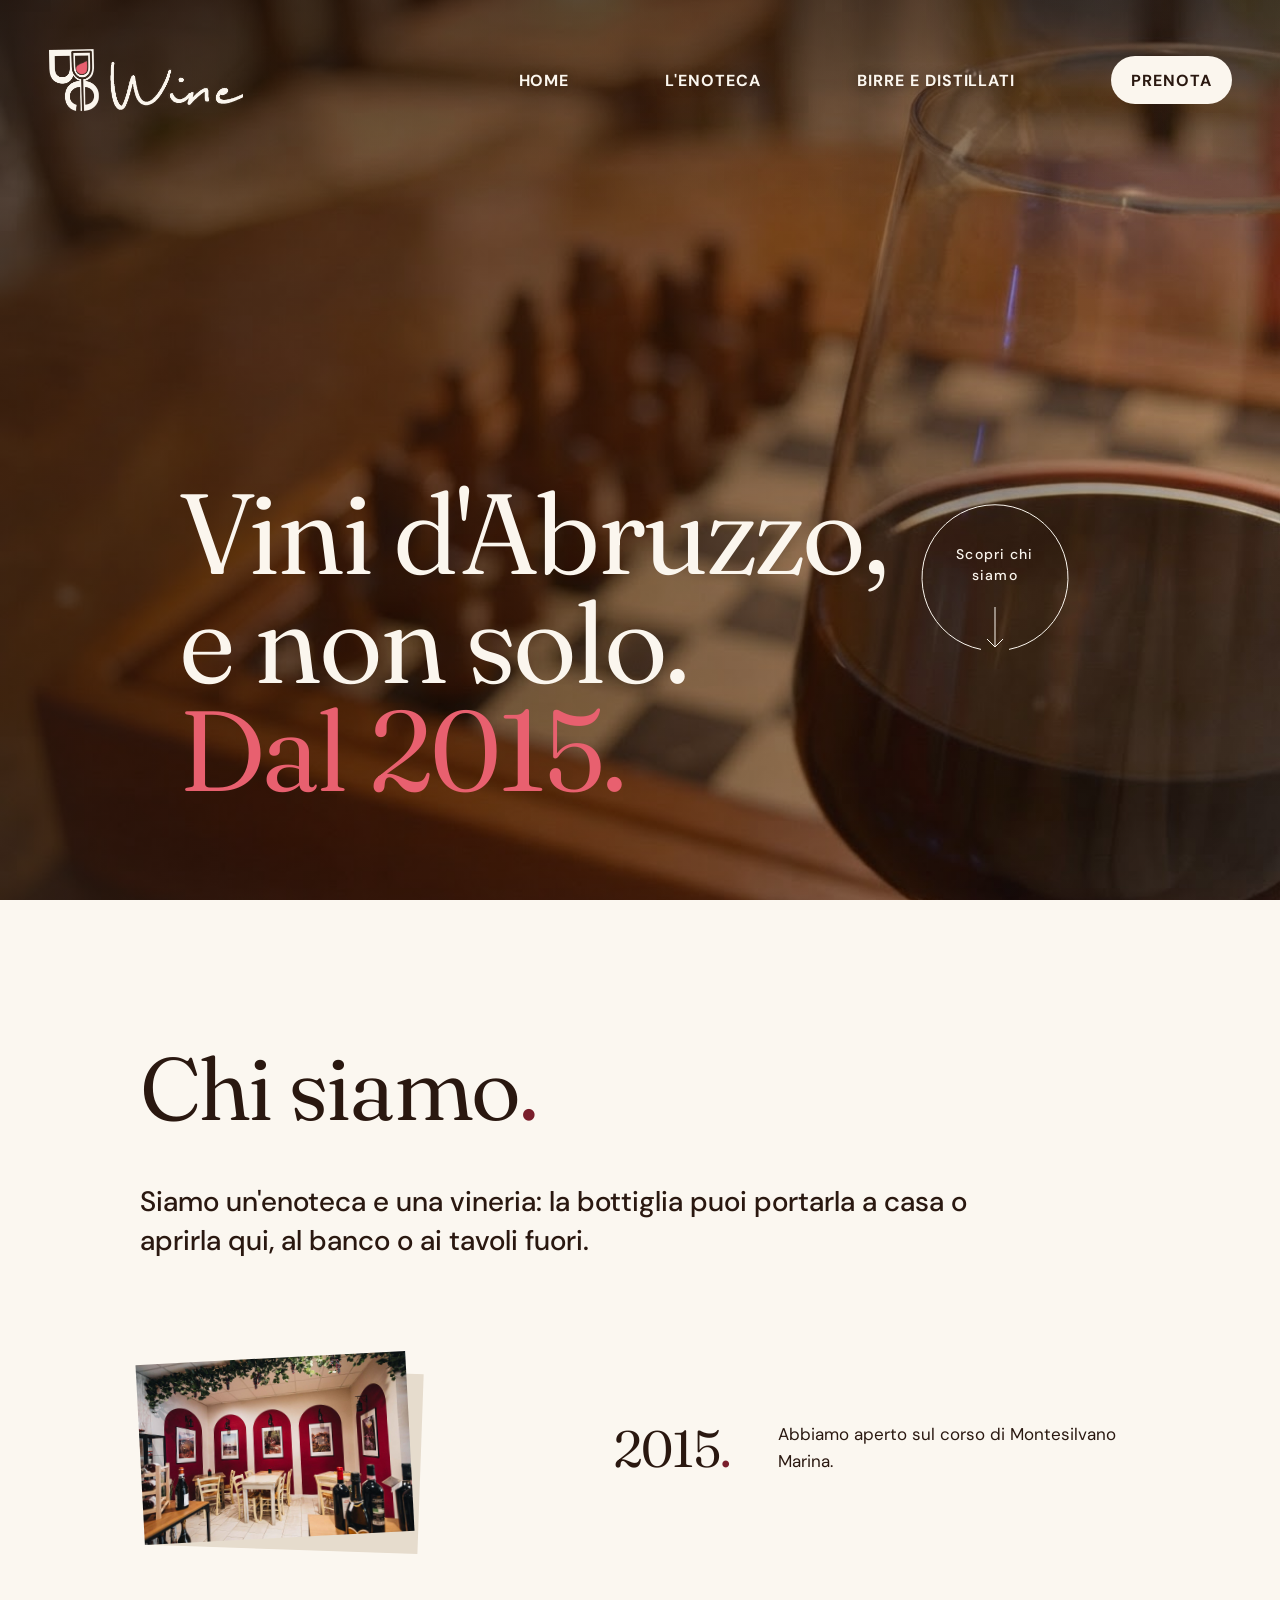
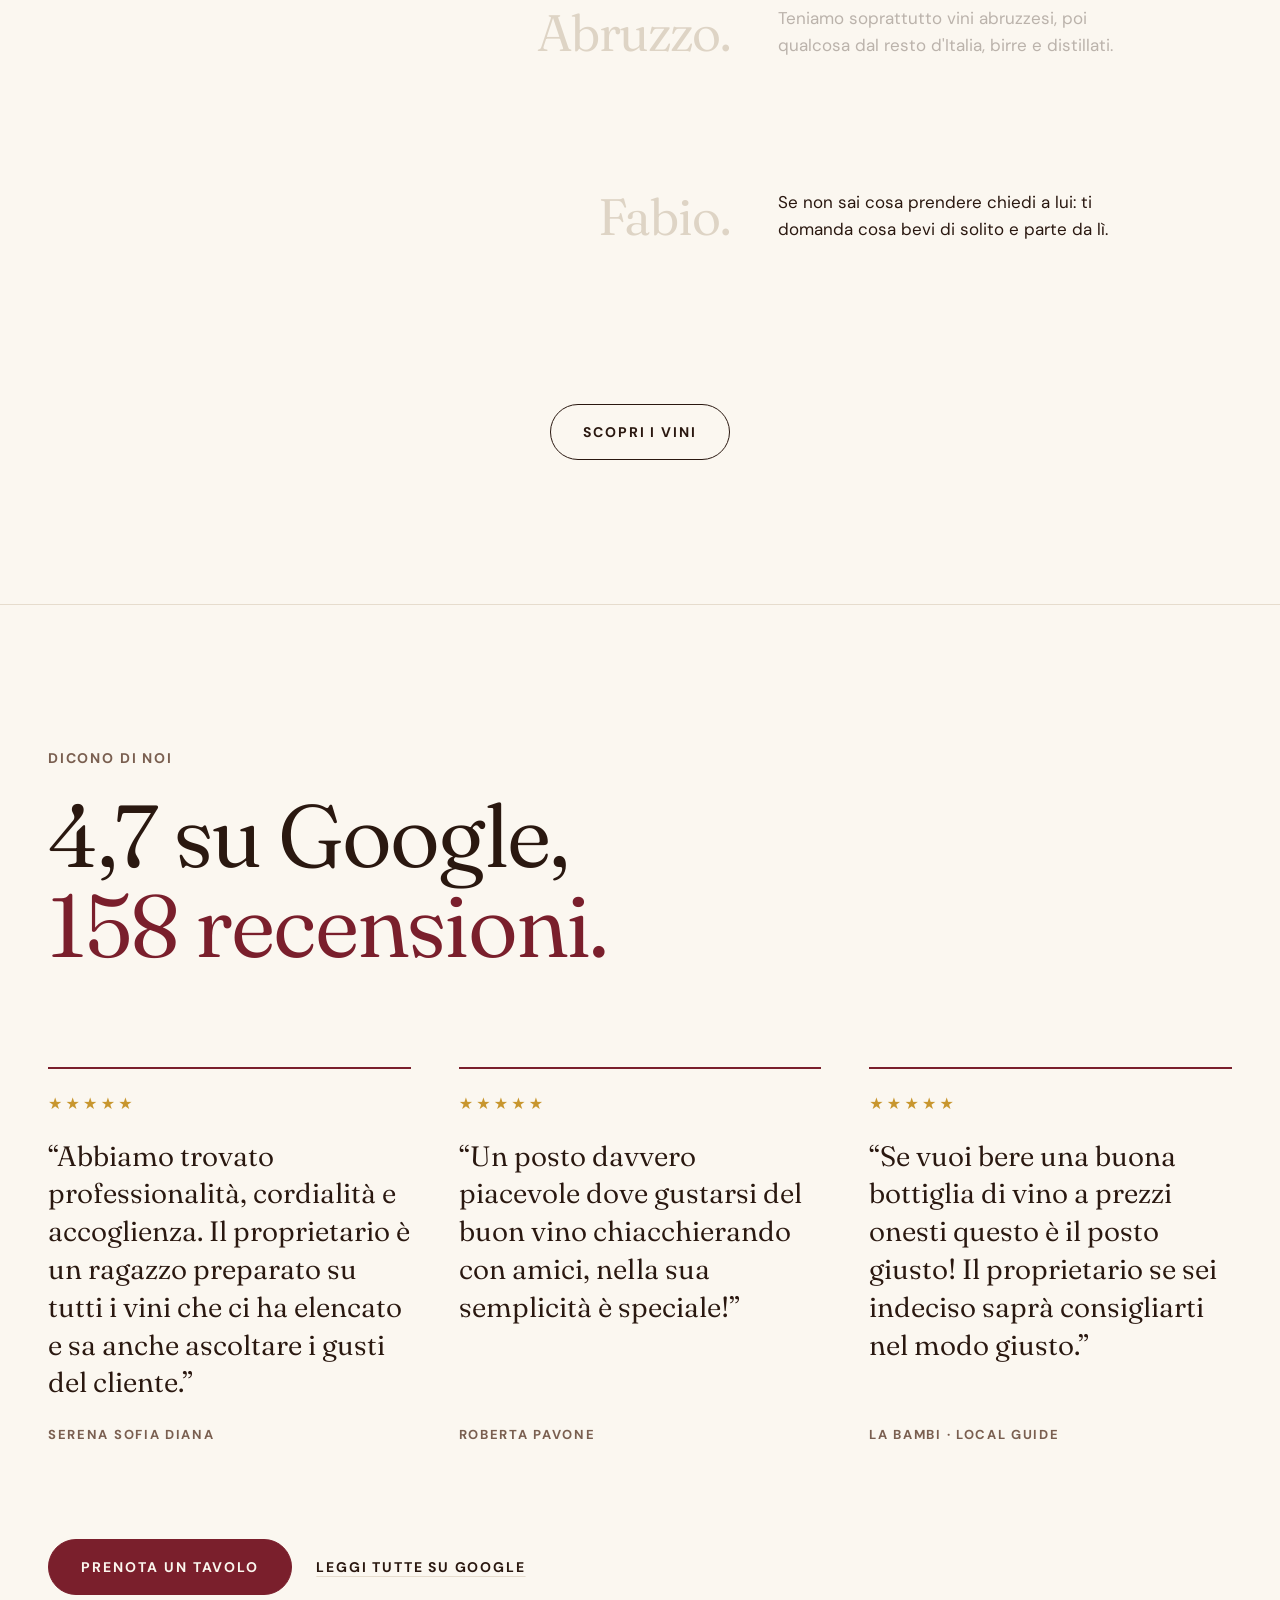
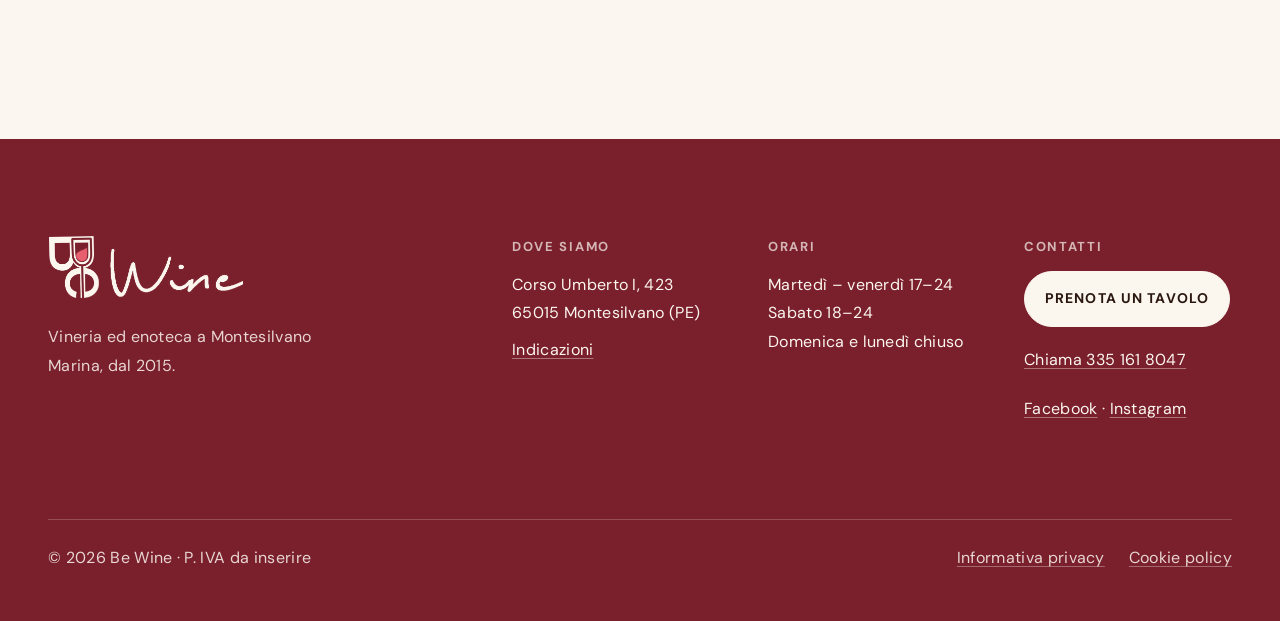
==== commit 5625fda0: "Chi siamo: le tre parole più piccole del titolo "Chi siamo." resta la scritta più grande della sezio" ====
--- a/hero-demo/index.html
+++ b/hero-demo/index.html
@@ -10,7 +10,7 @@
 <link rel="preconnect" href="https://fonts.googleapis.com">
 <link rel="preconnect" href="https://fonts.gstatic.com" crossorigin>
 <link href="https://fonts.googleapis.com/css2?family=DM+Sans:wght@500;700&family=Fraunces:opsz,wght@9..144,300..500&family=Instrument+Serif&display=swap" rel="stylesheet">
-<link rel="stylesheet" href="css/sito.css?v=69">
+<link rel="stylesheet" href="css/sito.css?v=70">
 <!-- Prova: più vicina al riferimento (Agence Van den Abeele), scritte più grandi e larghe -->
 <link rel="stylesheet" href="css/grande.css?v=18">
 </head>
--- a/hero-demo/css/sito.css
+++ b/hero-demo/css/sito.css
@@ -253,7 +253,7 @@
   grid-column: 2;
   justify-self: end; /* una parola lunga sporge a sinistra, verso la foto, mai sulla frase */
   font-family: var(--serif);
-  font-size: clamp(56px, 6.4vw, 92px);
+  font-size: clamp(36px, 4vw, 56px); /* sempre più piccole del titolo "Chi siamo." (88 px) */
   line-height: 1;
   text-align: right;
   white-space: nowrap;
@@ -406,7 +406,7 @@
   .about__title { margin-bottom: var(--u3); }
   .about__item { grid-template-columns: 1fr auto; column-gap: var(--u3); row-gap: var(--u3); align-items: end; min-height: 0; }
   .about__item + .about__item { margin-top: var(--u4); }
-  .about__word { grid-column: 1; grid-row: 1; justify-self: start; font-size: 54px; text-align: left; }
+  .about__word { grid-column: 1; grid-row: 1; justify-self: start; font-size: 32px; text-align: left; }
   .about__note { grid-column: 1 / -1; grid-row: 2; max-width: none; font-size: 16px; }
   .about__photo { position: relative; left: auto; top: auto; translate: none; grid-column: 2; grid-row: 1; margin-right: var(--u2); }
   .about__photo::before { translate: 6px 7px; }
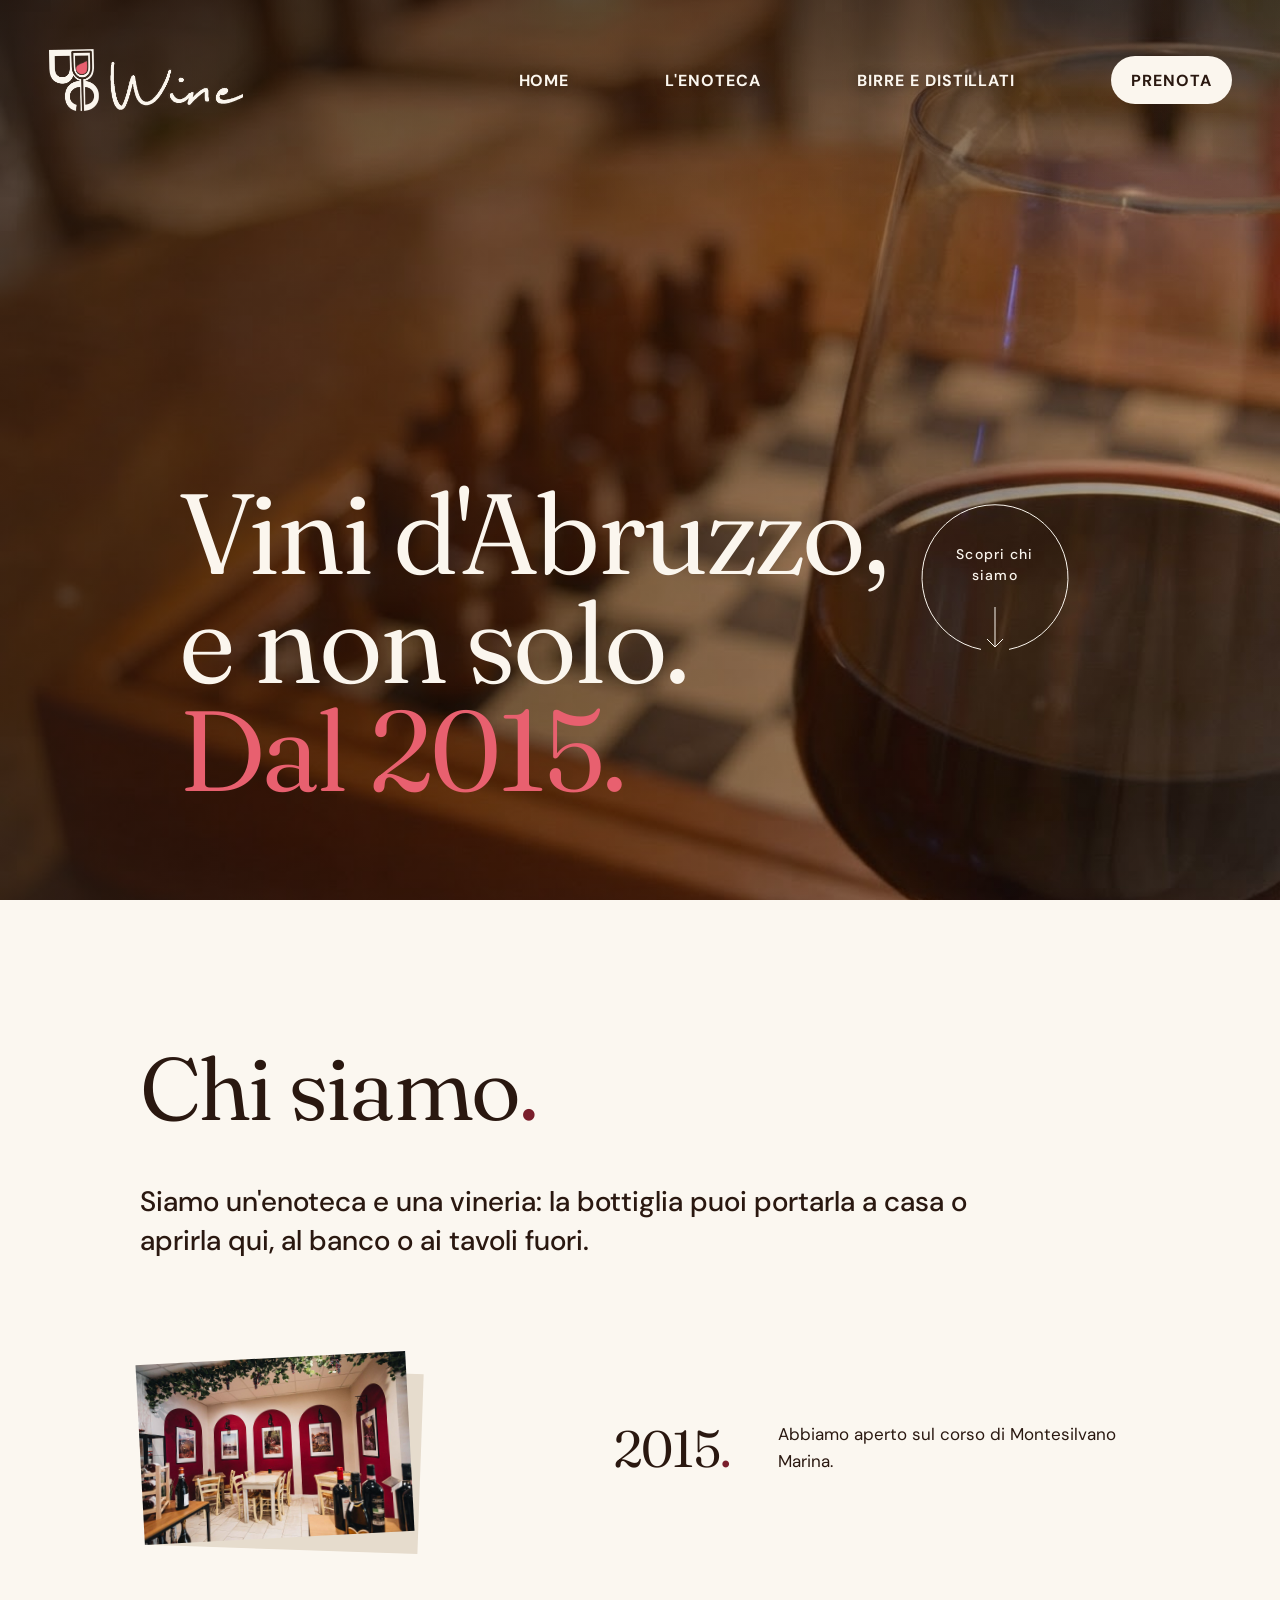
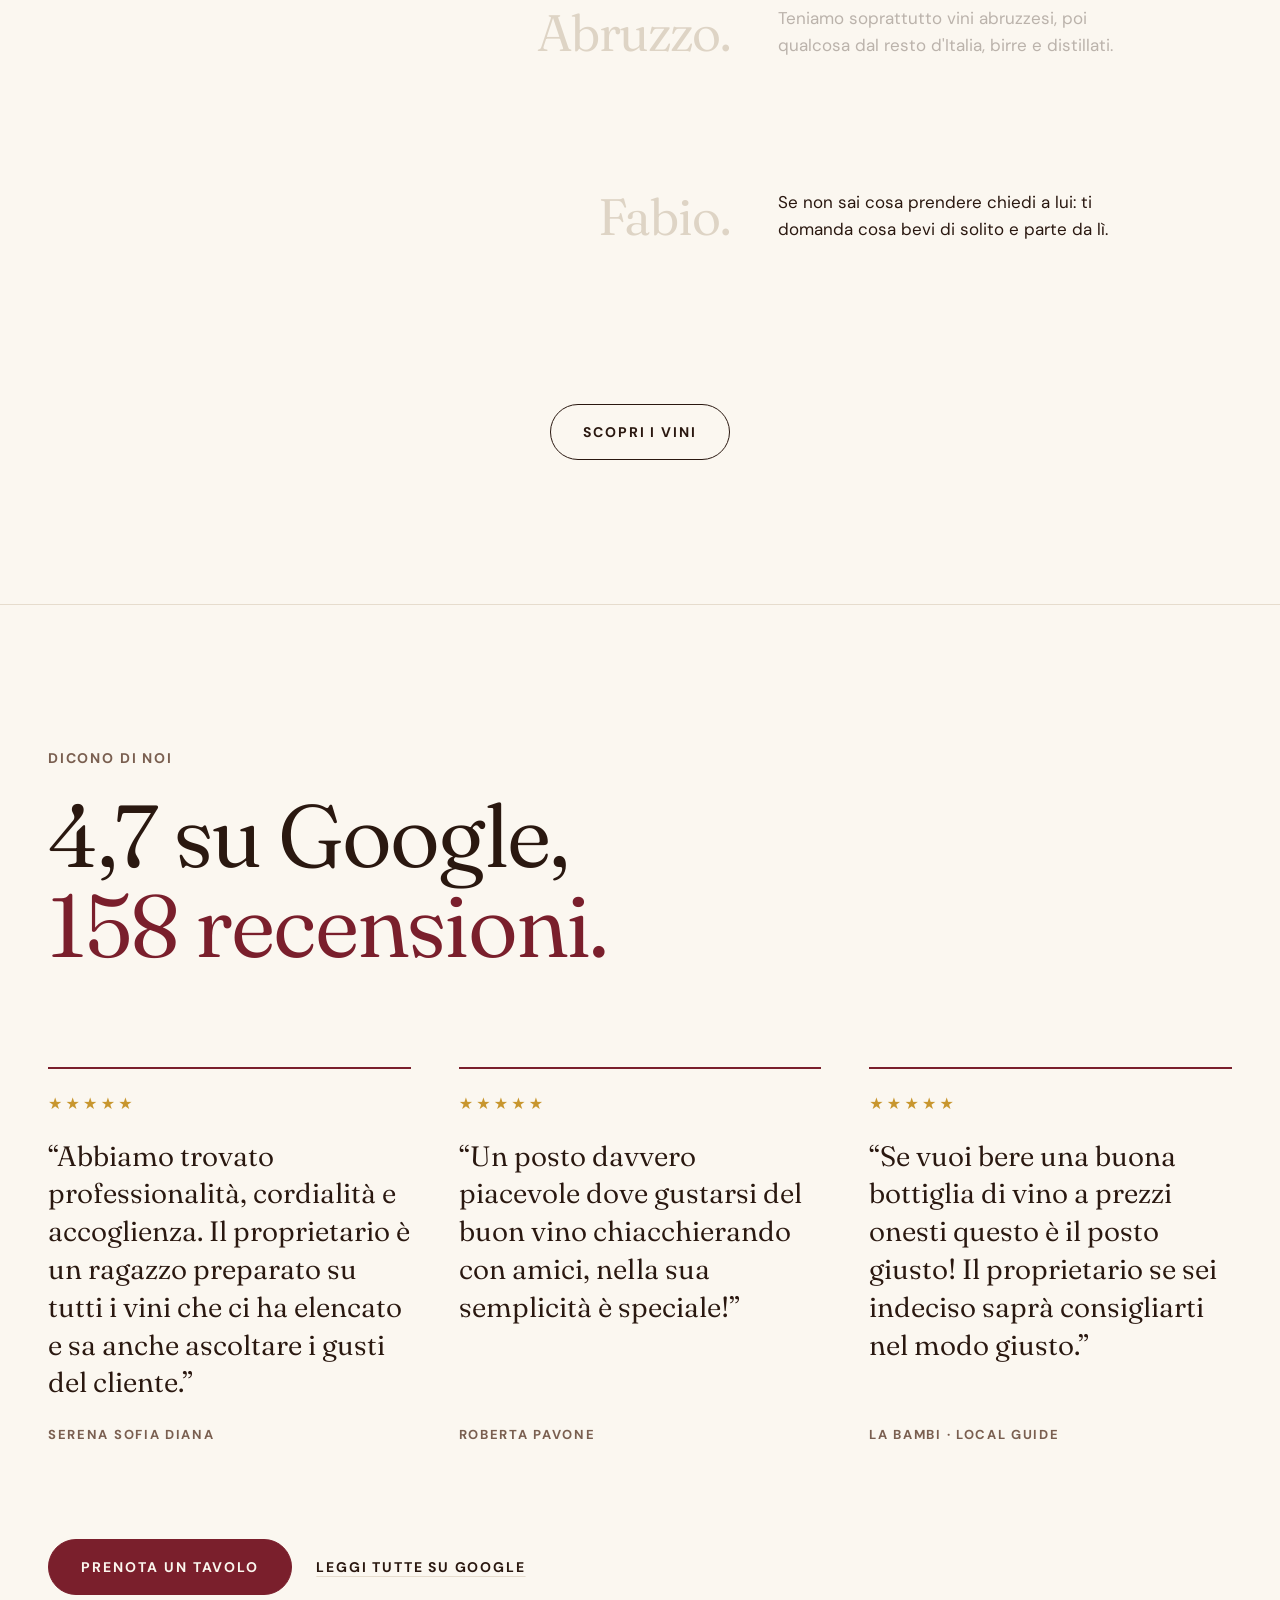
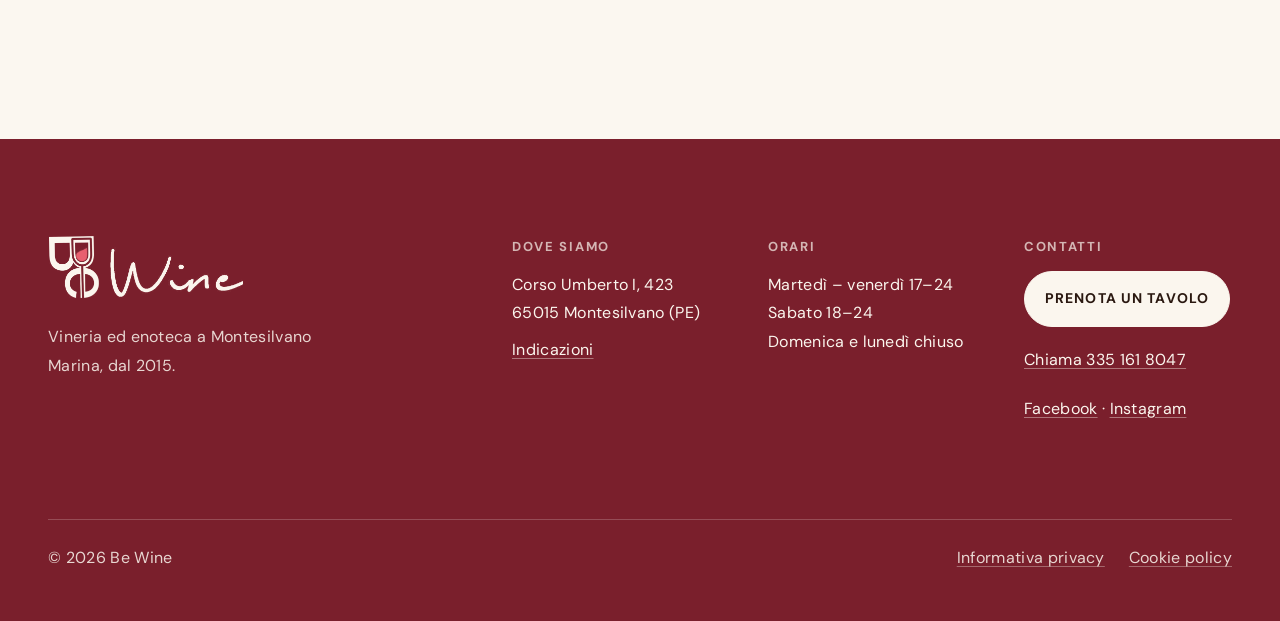
==== commit eb3668b9: "Birre e distillati: birre senza marche, distillati prima, niente note di lavoro Birre: tolte Menabre" ====
--- a/hero-demo/index.html
+++ b/hero-demo/index.html
@@ -137,7 +137,7 @@
       </div>
     </div>
     <div class="footer__legal">
-      <p>© 2026 Be Wine · P. IVA da inserire</p>
+      <p>© 2026 Be Wine</p>
       <nav aria-label="Note legali">
         <a class="footer__link" href="#privacy">Informativa privacy</a>
         <a class="footer__link" href="#cookie">Cookie policy</a>
--- a/hero-demo/css/sito.css
+++ b/hero-demo/css/sito.css
@@ -1473,11 +1473,11 @@
 .bd__head { display: flex; flex-wrap: wrap; align-items: center; justify-content: space-between; gap: 0 var(--u4); margin-bottom: var(--u3); }
 .bd__head .label, .bd__head .filters { margin-bottom: 0; }
 
-/* I più richiesti: foto grande e nome a 48 px, due per riga */
+/* I più richiesti: due per riga, foto larga 200 px e nome a 36 px (rimpiccioliti il 15 novembre 2026) */
 .feature { list-style: none; display: grid; grid-template-columns: repeat(2, 1fr); gap: var(--u4) var(--u3); }
-.feature__item { display: grid; grid-template-columns: 7fr 5fr; gap: var(--u3); align-items: end; }
+.feature__item { display: grid; grid-template-columns: 200px 1fr; gap: var(--u3); align-items: end; }
 .feature__photo { margin-bottom: 0; }
-.feature__name { margin-top: var(--u1); font: 400 var(--t4)/1.05 var(--serif); letter-spacing: -.005em; }
+.feature__name { margin-top: var(--u1); font: 400 36px/1.05 var(--serif); letter-spacing: -.005em; }
 @media (hover: hover) and (pointer: fine) {
   .feature__item:hover .feature__photo img { transform: scale(1.04); }
 }
@@ -1485,7 +1485,7 @@
 /* Scaffale: le bottiglie rientrano una dopo l'altra a ogni cambio di filtro */
 .grid--products li.is-entering { animation: card-in 380ms cubic-bezier(.16, 1, .3, 1) calc(var(--i) * 40ms) both; }
 
-/* Liste scritte, senza foto: birre (nome, birrificio, stile, formato) e cocktail (nome, ingredienti) */
+/* Liste scritte, senza foto: birre (tipo e frase) e cocktail (nome, ingredienti) */
 .rows { list-style: none; border-top: 1px solid var(--line); }
 .row { display: grid; grid-template-columns: 1fr 1fr; gap: var(--u2) var(--u3); align-items: end; padding: var(--u3) 0; border-bottom: 1px solid var(--line); }
 /* l'ultima riga non ha il filo: sotto c'è già quello del tasto Prenota */
@@ -1499,9 +1499,12 @@
 .row__meta { font: 700 var(--t1)/1.8 var(--sans); letter-spacing: .13em; text-transform: uppercase; color: var(--muted); }
 .row__side { display: block; }
 .row__text { display: block; margin-bottom: var(--u1); font-size: var(--t2); line-height: 1.4; font-weight: 500; }
+/* Birre: il punto dopo il nome è color vino, come nei titoli. Nessun effetto al passaggio del puntatore. */
+.row__name .fact { color: var(--wine-deep); }
 
 @media (max-width: 1000px) {
-  .feature__item { grid-template-columns: 1fr; }
+  .feature__item { grid-template-columns: 140px 1fr; }
+  .feature__name { font-size: 28px; }
 }
 @media (max-width: 760px) {
   .switch { gap: var(--u3); margin-bottom: var(--u3); }
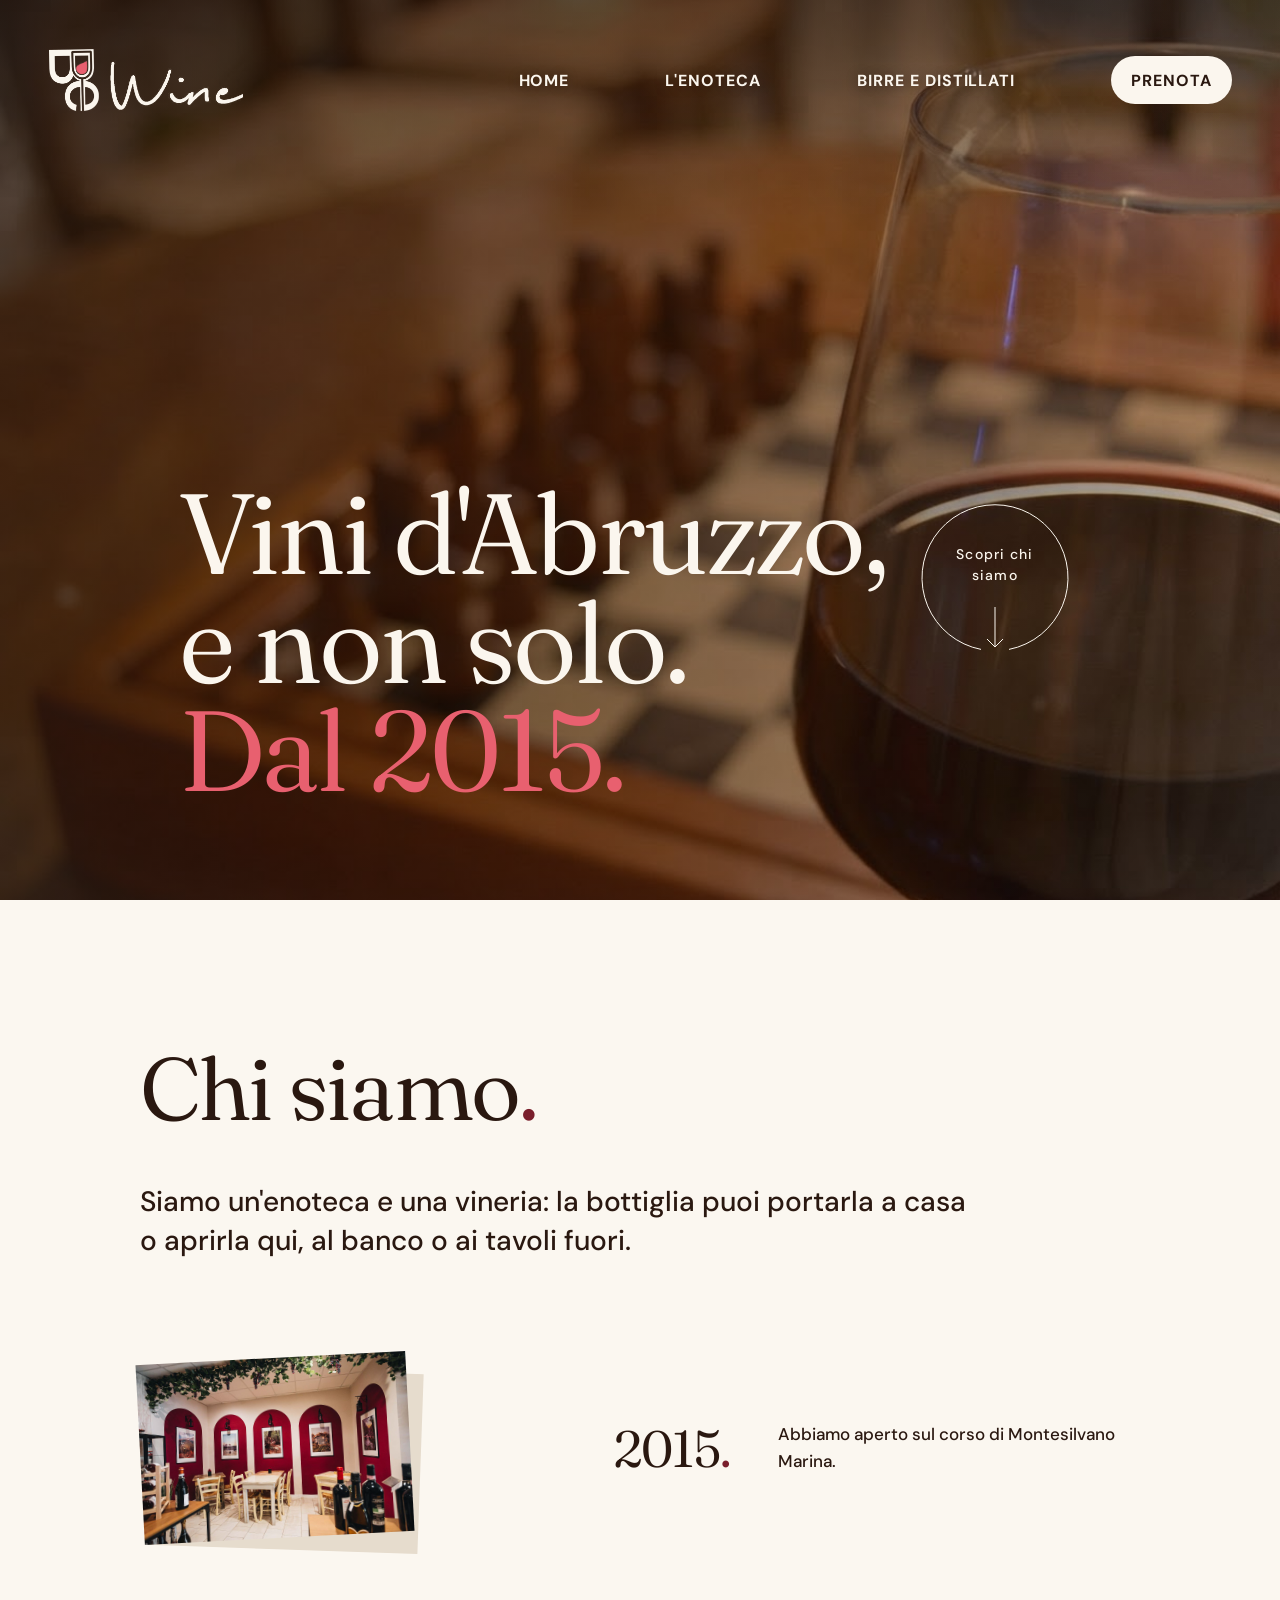
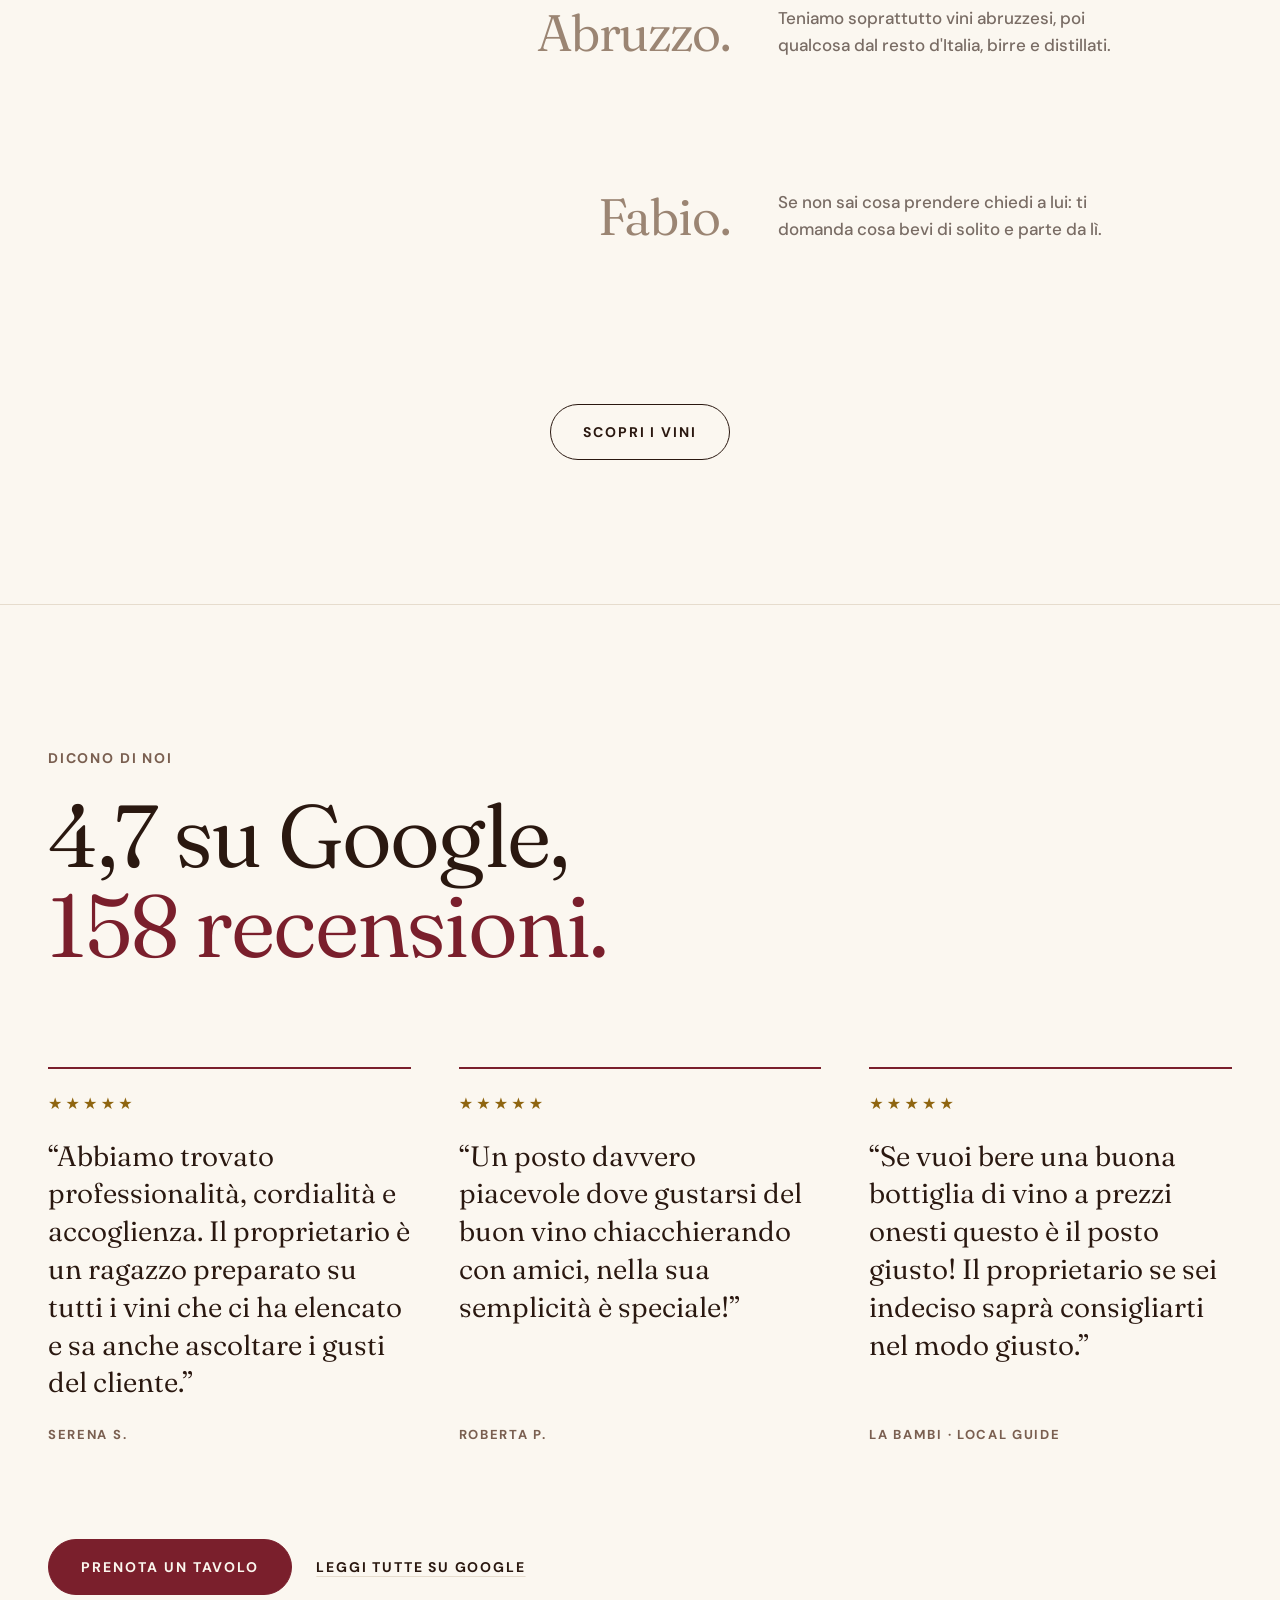
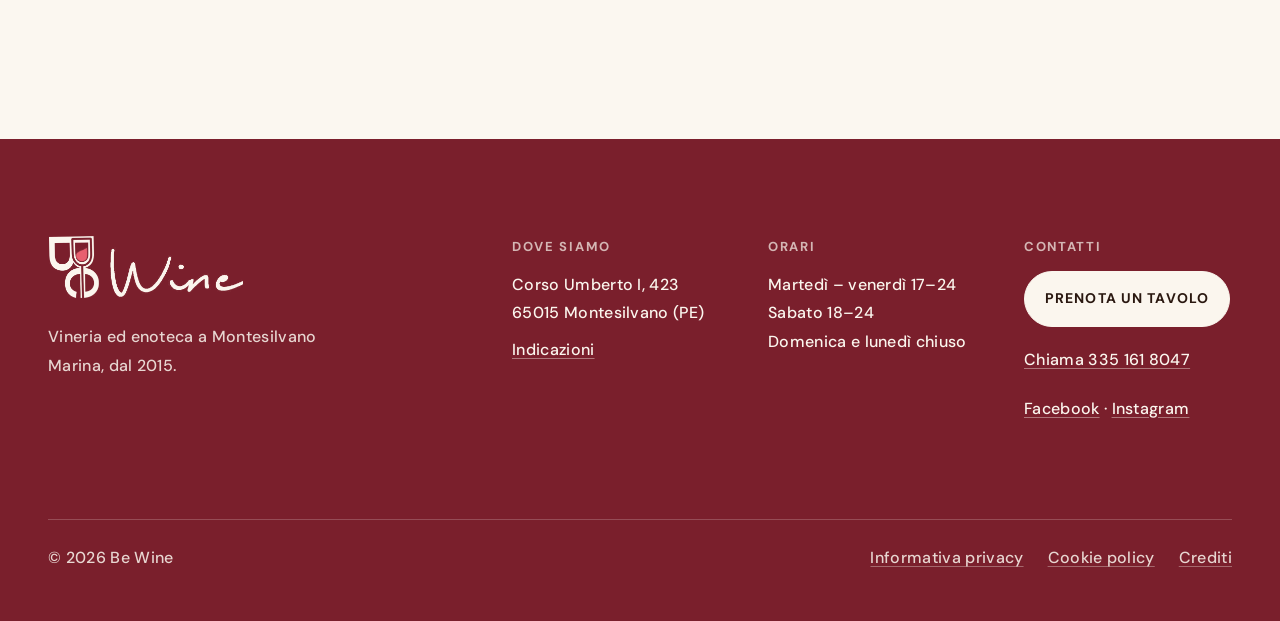
==== commit c84999bb: "Sicurezza e regole: caratteri in casa, privacy e cookie, tastiera, contrasti - vercel.json: Content-" ====
--- a/hero-demo/index.html
+++ b/hero-demo/index.html
@@ -7,26 +7,28 @@
 <meta name="robots" content="noindex, nofollow">
 <title>Be Wine · Vineria a Montesilvano</title>
 <meta name="description" content="Vineria ed enoteca a Montesilvano Marina dal 2015: vini, birre e distillati scelti da tutta Italia. Corso Umberto I 423.">
-<link rel="preconnect" href="https://fonts.googleapis.com">
-<link rel="preconnect" href="https://fonts.gstatic.com" crossorigin>
-<link href="https://fonts.googleapis.com/css2?family=DM+Sans:wght@500;700&family=Fraunces:opsz,wght@9..144,300..500&family=Instrument+Serif&display=swap" rel="stylesheet">
-<link rel="stylesheet" href="css/sito.css?v=70">
+<!-- Caratteri dal sito (cartella font/), non da Google Fonts: nessun dato dei visitatori esce dal sito -->
+<link rel="preload" href="font/dm-sans-latin.woff2" as="font" type="font/woff2" crossorigin>
+<link rel="preload" href="font/instrument-serif-latin.woff2" as="font" type="font/woff2" crossorigin>
+<link rel="preload" href="font/fraunces-latin.woff2" as="font" type="font/woff2" crossorigin>
+<link rel="stylesheet" href="css/sito.css?v=73">
 <!-- Prova: più vicina al riferimento (Agence Van den Abeele), scritte più grandi e larghe -->
-<link rel="stylesheet" href="css/grande.css?v=18">
+<link rel="stylesheet" href="css/grande.css?v=19">
 </head>
 <body class="grande">
+  <a class="skip" href="#contenuto">Vai al contenuto</a>
   <header class="hero">
     <img class="hero__photo" src="img/hero.jpg" alt="Calice di vino rosso su un tavolo di legno, con una scacchiera sullo sfondo">
     <div class="bar">
       <a class="brand" href="index.html"><img class="brand__light" src="img/logo.png" alt="Be Wine" width="776" height="254"><img class="brand__dark" src="img/logo-scuro.png" alt="" width="776" height="254"></a>
-      <div class="bar__end">
+      <nav class="bar__end" aria-label="Menu principale">
         <ul class="nav">
           <li><a class="nav__link" href="index.html" aria-current="page">Home</a></li>
           <li><a class="nav__link" href="enoteca.html">L'enoteca</a></li>
           <li><a class="nav__link" href="birre-distillati.html">Birre e distillati</a></li>
           <li><a class="nav__link nav__link--cta" href="https://wa.me/393351618047?text=Buonasera%2C%20vorrei%20prenotare%20un%20tavolo%20da%20Be%20Wine%20per%20" target="_blank" rel="noopener">Prenota</a></li>
         </ul>
-      </div>
+      </nav>
     </div>
     <div class="copy">
       <h1><span>Vini d'Abruzzo,</span><span>e non solo.</span><span class="fact">Dal 2015.</span></h1>
@@ -37,7 +39,7 @@
     </div>
   </header>
 
-  <main>
+  <main id="contenuto" tabindex="-1">
     <section class="section about" id="chi-siamo" aria-labelledby="about-title">
       <div class="about__inner">
         <h2 class="title about__title" id="about-title">Chi siamo<span class="fact">.</span></h2>
@@ -78,19 +80,20 @@
         <p class="label">Dicono di noi</p>
         <h2 class="title" id="reviews-title">4,7 su Google, <span class="fact">158 recensioni.</span></h2>
       </div>
+      <!-- Autori con nome e iniziale (15 novembre 2026): i nomi completi restano su Google. "La Bambi" è già un soprannome. -->
       <ul class="reviews__list">
         <li class="review">
-          <p class="review__stars" aria-label="5 stelle su 5">★★★★★</p>
+          <p class="review__stars" role="img" aria-label="5 stelle su 5">★★★★★</p>
           <blockquote class="review__quote">“Abbiamo trovato professionalità, cordialità e accoglienza. Il proprietario è un ragazzo preparato su tutti i vini che ci ha elencato e sa anche ascoltare i gusti del cliente.”</blockquote>
-          <p class="review__author">Serena Sofia Diana</p>
+          <p class="review__author">Serena S.</p>
         </li>
         <li class="review">
-          <p class="review__stars" aria-label="5 stelle su 5">★★★★★</p>
+          <p class="review__stars" role="img" aria-label="5 stelle su 5">★★★★★</p>
           <blockquote class="review__quote">“Un posto davvero piacevole dove gustarsi del buon vino chiacchierando con amici, nella sua semplicità è speciale!”</blockquote>
-          <p class="review__author">Roberta Pavone</p>
+          <p class="review__author">Roberta P.</p>
         </li>
         <li class="review">
-          <p class="review__stars" aria-label="5 stelle su 5">★★★★★</p>
+          <p class="review__stars" role="img" aria-label="5 stelle su 5">★★★★★</p>
           <blockquote class="review__quote">“Se vuoi bere una buona bottiglia di vino a prezzi onesti questo è il posto giusto! Il proprietario se sei indeciso saprà consigliarti nel modo giusto.”</blockquote>
           <p class="review__author">La Bambi · Local Guide</p>
         </li>
@@ -137,16 +140,18 @@
       </div>
     </div>
     <div class="footer__legal">
+      <!-- Prima di pubblicare: dopo "Be Wine" vanno ragione sociale e partita IVA (obbligatori), es. "© 2026 Be Wine di … · P. IVA …" -->
       <p>© 2026 Be Wine</p>
       <nav aria-label="Note legali">
-        <a class="footer__link" href="#privacy">Informativa privacy</a>
-        <a class="footer__link" href="#cookie">Cookie policy</a>
+        <a class="footer__link" href="privacy.html">Informativa privacy</a>
+        <a class="footer__link" href="privacy.html#cookie">Cookie policy</a>
+        <a class="footer__link" href="privacy.html#crediti">Crediti</a>
       </nav>
     </div>
   </footer>
 
-<script src="js/sito.js?v=30"></script>
+<script src="js/sito.js?v=31"></script>
 <script src="js/grande.js?v=6"></script>
-<script src="js/prenota.js?v=3"></script>
+<script src="js/prenota.js?v=4"></script>
 </body>
 </html>
--- a/hero-demo/css/sito.css
+++ b/hero-demo/css/sito.css
@@ -1,4 +1,42 @@
 /* Be Wine: stili comuni a tutte le pagine */
+
+/* Caratteri: i file stanno nella cartella font/ del sito (15 novembre 2026), non più su Google Fonts.
+   Così nessun dato dei visitatori va a Google e non serve il banner dei cookie.
+   DM Sans e Instrument Serif, licenza libera SIL OFL. "latin" basta per l'italiano; "latin-ext" si scarica
+   solo se sulla pagina c'è una lettera che lo richiede (per esempio ć o ž). */
+@font-face {
+  font-family: "DM Sans";
+  font-style: normal;
+  font-weight: 500 700;
+  font-display: swap;
+  src: url("../font/dm-sans-latin.woff2") format("woff2");
+  unicode-range: U+0000-00FF, U+0131, U+0152-0153, U+02BB-02BC, U+02C6, U+02DA, U+02DC, U+0304, U+0308, U+0329, U+2000-206F, U+20AC, U+2122, U+2191, U+2193, U+2212, U+2215, U+FEFF, U+FFFD;
+}
+@font-face {
+  font-family: "DM Sans";
+  font-style: normal;
+  font-weight: 500 700;
+  font-display: swap;
+  src: url("../font/dm-sans-latin-ext.woff2") format("woff2");
+  unicode-range: U+0100-02BA, U+02BD-02C5, U+02C7-02CC, U+02CE-02D7, U+02DD-02FF, U+0304, U+0308, U+0329, U+1D00-1DBF, U+1E00-1E9F, U+1EF2-1EFF, U+2020, U+20A0-20AB, U+20AD-20C4, U+2113, U+2C60-2C7F, U+A720-A7FF;
+}
+@font-face {
+  font-family: "Instrument Serif";
+  font-style: normal;
+  font-weight: 400;
+  font-display: swap;
+  src: url("../font/instrument-serif-latin.woff2") format("woff2");
+  unicode-range: U+0000-00FF, U+0131, U+0152-0153, U+02BB-02BC, U+02C6, U+02DA, U+02DC, U+0304, U+0308, U+0329, U+2000-206F, U+20AC, U+2122, U+2191, U+2193, U+2212, U+2215, U+FEFF, U+FFFD;
+}
+@font-face {
+  font-family: "Instrument Serif";
+  font-style: normal;
+  font-weight: 400;
+  font-display: swap;
+  src: url("../font/instrument-serif-latin-ext.woff2") format("woff2");
+  unicode-range: U+0100-02BA, U+02BD-02C5, U+02C7-02CC, U+02CE-02D7, U+02DD-02FF, U+0304, U+0308, U+0329, U+1D00-1DBF, U+1E00-1E9F, U+1EF2-1EFF, U+2020, U+20A0-20AB, U+20AD-20C4, U+2113, U+2C60-2C7F, U+A720-A7FF;
+}
+
 :root {
   --ink: #fbf6ee;
   --wine: #e8606f;
@@ -8,6 +46,7 @@
   --text: #2a1810;
   --muted: #7a5f50;
   --line: #e6dccd;
+  --line-strong: #958070; /* bordo dei campi da compilare: si deve vedere (contrasto 3,5 sul crema) */
   --dark: #1b0f09;
   --shade: 22, 12, 7;
   --serif: "Instrument Serif", Georgia, serif;
@@ -32,6 +71,27 @@
 * { box-sizing: border-box; margin: 0; padding: 0; }
 html, body { background: var(--dark); }
 body { font-family: var(--sans); color: var(--ink); }
+
+/* Chi usa la tastiera: il primo Tab mostra "Vai al contenuto", che salta il menu.
+   Sta fuori dallo schermo finché non riceve il fuoco. */
+.skip {
+  position: absolute;
+  left: var(--u2);
+  top: var(--u2);
+  z-index: 100;
+  padding: var(--u2) var(--u3);
+  background: var(--cream);
+  color: var(--text);
+  font: 700 14px/1.2 var(--sans);
+  text-decoration: underline;
+  transform: translateY(-200%);
+}
+.skip:focus { transform: none; outline: 2px solid var(--text); outline-offset: 2px; }
+/* il contenuto riceve il fuoco quando ci si salta: nessun riquadro attorno a tutta la pagina */
+#contenuto:focus { outline: none; }
+/* Quando il fuoco arriva su un elemento, la barra rapida (in alto su computer, in basso su telefono) non lo copre */
+html { scroll-padding-top: 96px; }
+@media (max-width: 760px) { html { scroll-padding-top: 0; scroll-padding-bottom: 96px; } }
 
 .hero {
   position: relative;
@@ -198,6 +258,10 @@
 .btn:hover, .btn:focus-visible { background: var(--wine); border-color: var(--wine); color: var(--dark); outline: none; }
 .btn--dark { border-color: var(--text); color: var(--text); }
 .btn--dark:hover, .btn--dark:focus-visible { background: var(--wine-deep); border-color: var(--wine-deep); color: var(--ink); }
+/* Fuoco da tastiera: un contorno staccato dal tasto, perché il solo cambio di colore non basta
+   (sul tasto pieno vino quasi non si vedeva). Scuro sul crema, chiaro sul piede vino e sulla foto. */
+.btn:focus-visible { outline: 2px solid var(--text); outline-offset: 3px; }
+.footer .btn:focus-visible, .hero .btn:focus-visible { outline-color: var(--ink); }
 
 /* ---------- Sotto la hero: fondo crema chiarissimo ---------- */
 main { background: var(--cream); color: var(--text); }
@@ -297,9 +361,11 @@
 
 /* Su computer, con lo script acceso, una voce alla volta: le altre restano chiare e senza foto */
 @media (min-width: 761px) {
+  /* Voci spente ma leggibili (15 novembre 2026): parola a contrasto 3,3 e frase a 4,7 sul crema.
+     Prima erano #ded4c5 e opacità .3 (contrasto 1,4 e 1,9): per tornare a quell'effetto basta rimettere quei due valori. */
   .about--live .about__item:not(.is-active) .about__word,
-  .about--live .about__item:not(.is-active) .about__word .fact { color: #ded4c5; }
-  .about--live .about__item:not(.is-active) .about__note { opacity: .3; }
+  .about--live .about__item:not(.is-active) .about__word .fact { color: #9b8573; }
+  .about--live .about__item:not(.is-active) .about__note { opacity: .62; }
   .about--live .about__item:not(.is-active) .about__photo { opacity: 0; scale: .94; }
 }
 @media (prefers-reduced-motion: reduce) {
@@ -325,7 +391,8 @@
   padding-top: var(--u3);
   border-top: 2px solid var(--wine-deep);
 }
-.review__stars { font-size: var(--t1); letter-spacing: .2em; color: #c8962e; }
+/* oro più scuro: sul crema il vecchio #c8962e aveva contrasto 2,5, questo 4,9 */
+.review__stars { font-size: var(--t1); letter-spacing: .2em; color: #8f6510; }
 .review__off { color: var(--line); }
 .review__quote {
   margin: var(--u3) 0;
@@ -1025,6 +1092,10 @@
   box-decoration-break: clone;
   animation: mark-in 700ms cubic-bezier(.16, 1, .3, 1) calc(400ms + var(--k) * 180ms) both;
 }
+/* l'ordine dei segni sta qui e non nella pagina: così le regole di sicurezza possono vietare gli stili scritti nell'HTML */
+.page-head h1 .mark { --k: 0; }
+.page-head h1 .mark:nth-of-type(2) { --k: 1; }
+.page-head h1 .mark:nth-of-type(3) { --k: 2; }
 @keyframes mark-in { from { background-size: 0% .34em; } }
 @media (prefers-reduced-motion: reduce) { .page-head h1 .mark { animation: none; } }
 
@@ -1171,7 +1242,7 @@
   width: 100%;
   min-height: 48px;
   padding: 0 var(--u2);
-  border: 1px solid var(--line);
+  border: 1px solid var(--line-strong);
   border-radius: 0;
   background: #fff;
   font: 500 16px/1.2 var(--sans); /* 16 px: su iPhone sotto questa misura la pagina si ingrandisce */
@@ -1207,7 +1278,7 @@
   justify-content: center;
   min-height: 56px;
   padding: var(--u1);
-  border: 1px solid var(--line);
+  border: 1px solid var(--line-strong);
   background: #fff;
   font-size: 13px;
   line-height: 1.3;
@@ -1228,7 +1299,8 @@
 .btn--pieno { background: var(--wine-deep); border-color: var(--wine-deep); color: var(--ink); }
 .btn--pieno:hover, .btn--pieno:focus-visible { background: #5e1621; border-color: #5e1621; color: var(--ink); }
 .prenota__invia { width: 100%; justify-content: center; min-height: 56px; cursor: pointer; font-family: var(--sans); }
-.prenota__nota { margin-top: var(--u2); font-size: 14px; color: var(--muted); text-align: center; }
+.prenota__nota { margin-top: var(--u2); font-size: 14px; line-height: 1.5; color: var(--muted); text-align: center; }
+.prenota__nota a { color: inherit; text-underline-offset: 3px; }
 
 @media (max-width: 760px) {
   .sheet--prenota { padding: var(--u3); }
@@ -1521,3 +1593,28 @@
 
 /* Scheda della cantina: bottiglia ancora senza foto (10 novembre 2026) */
 .sheet__nofoto { display: block; width: 80px; height: 100px; flex: none; background: #efe6d8; }
+
+/* ================= Pagina Privacy e cookie (15 novembre 2026) =================
+   Solo testo: una colonna stretta, titoli in serif col punto color vino come nel resto del sito,
+   titoletti come le etichette, un filo chiaro tra una parte e l'altra. */
+.legale { max-width: 1440px; margin: 0 auto; }
+.legale__inner { max-width: 44em; margin: 0 auto; font-size: 17px; line-height: 1.6; }
+.legale .label { margin-bottom: var(--u3); }
+.legale__part { padding: var(--u4) 0; border-top: 1px solid var(--line); }
+.legale__part:last-child { padding-bottom: 0; }
+.legale h2 { font: 400 var(--t4)/1.05 var(--serif); letter-spacing: -.005em; }
+.legale h2 .fact { color: var(--wine-deep); }
+.legale h2 + p, .legale h2 + ul { margin-top: var(--u3); }
+.legale h3 {
+  margin: var(--u3) 0 var(--u1);
+  font: 700 var(--t1)/1.4 var(--sans);
+  letter-spacing: .13em;
+  text-transform: uppercase;
+  color: var(--muted);
+}
+.legale p + p { margin-top: var(--u2); }
+.legale ul { padding-left: 1.2em; }
+.legale li + li { margin-top: var(--u1); }
+.legale a { color: var(--text); text-decoration: underline; text-decoration-color: var(--line-strong); text-underline-offset: 3px; }
+.legale a:hover { text-decoration-color: var(--text); }
+@media (max-width: 760px) { .legale__inner { font-size: 16px; } }
--- a/hero-demo/css/grande.css
+++ b/hero-demo/css/grande.css
@@ -1,5 +1,24 @@
 /* Prova "grande": la home più vicina al riferimento (Agence Van den Abeele).
    Si carica dopo sito.css e cambia solo la pagina con <body class="grande">. */
+
+/* Fraunces: file nella cartella font/ del sito (15 novembre 2026), non più su Google Fonts. Licenza libera SIL OFL.
+   Un file solo per tutti i pesi da 300 a 500 e per tutti i tagli ottici (opsz). */
+@font-face {
+  font-family: "Fraunces";
+  font-style: normal;
+  font-weight: 300 500;
+  font-display: swap;
+  src: url("../font/fraunces-latin.woff2") format("woff2");
+  unicode-range: U+0000-00FF, U+0131, U+0152-0153, U+02BB-02BC, U+02C6, U+02DA, U+02DC, U+0304, U+0308, U+0329, U+2000-206F, U+20AC, U+2122, U+2191, U+2193, U+2212, U+2215, U+FEFF, U+FFFD;
+}
+@font-face {
+  font-family: "Fraunces";
+  font-style: normal;
+  font-weight: 300 500;
+  font-display: swap;
+  src: url("../font/fraunces-latin-ext.woff2") format("woff2");
+  unicode-range: U+0100-02BA, U+02BD-02C5, U+02C7-02CC, U+02CE-02D7, U+02DD-02FF, U+0304, U+0308, U+0329, U+1D00-1DBF, U+1E00-1E9F, U+1EF2-1EFF, U+2020, U+20A0-20AB, U+20AD-20C4, U+2113, U+2C60-2C7F, U+A720-A7FF;
+}
 .grande {
   --display: "Fraunces", "Instrument Serif", Georgia, serif; /* serif larga e leggera, si legge meglio */
   --t1: 15px;   /* menu, etichette, bottoni */
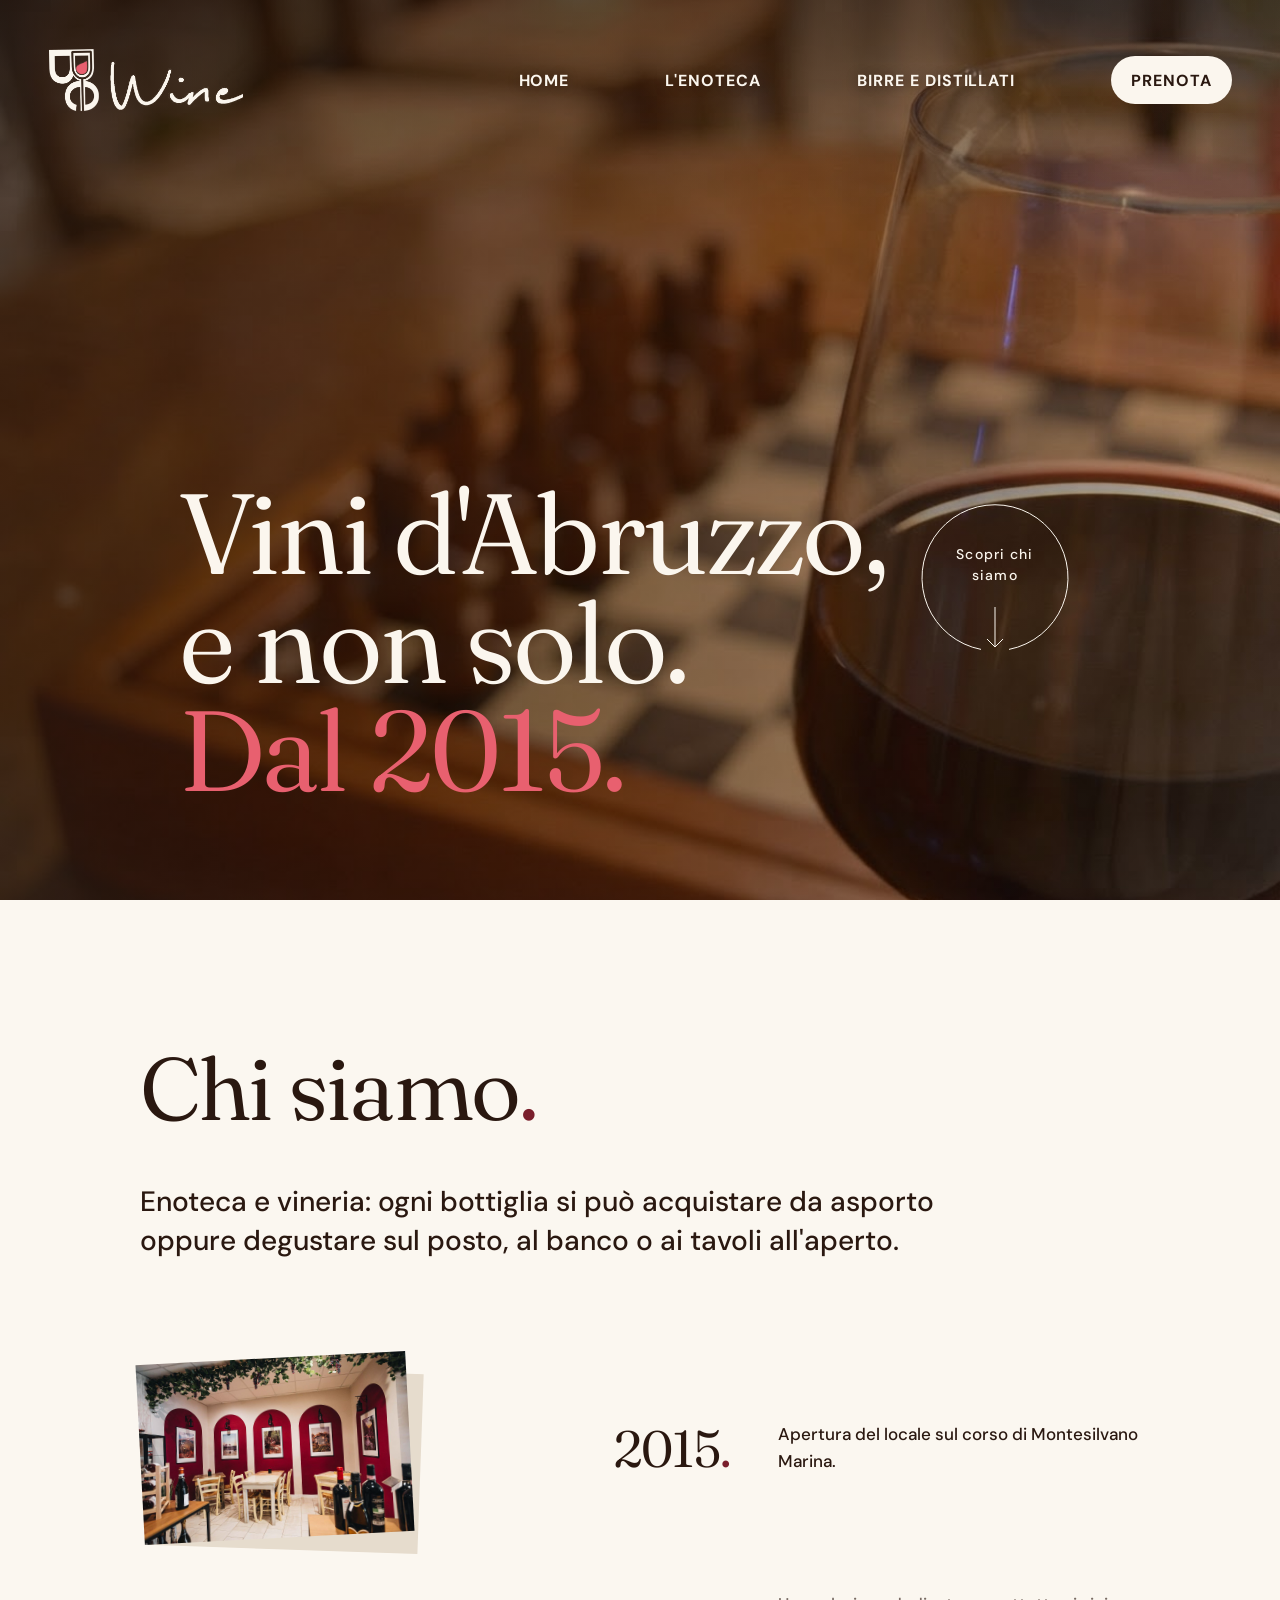
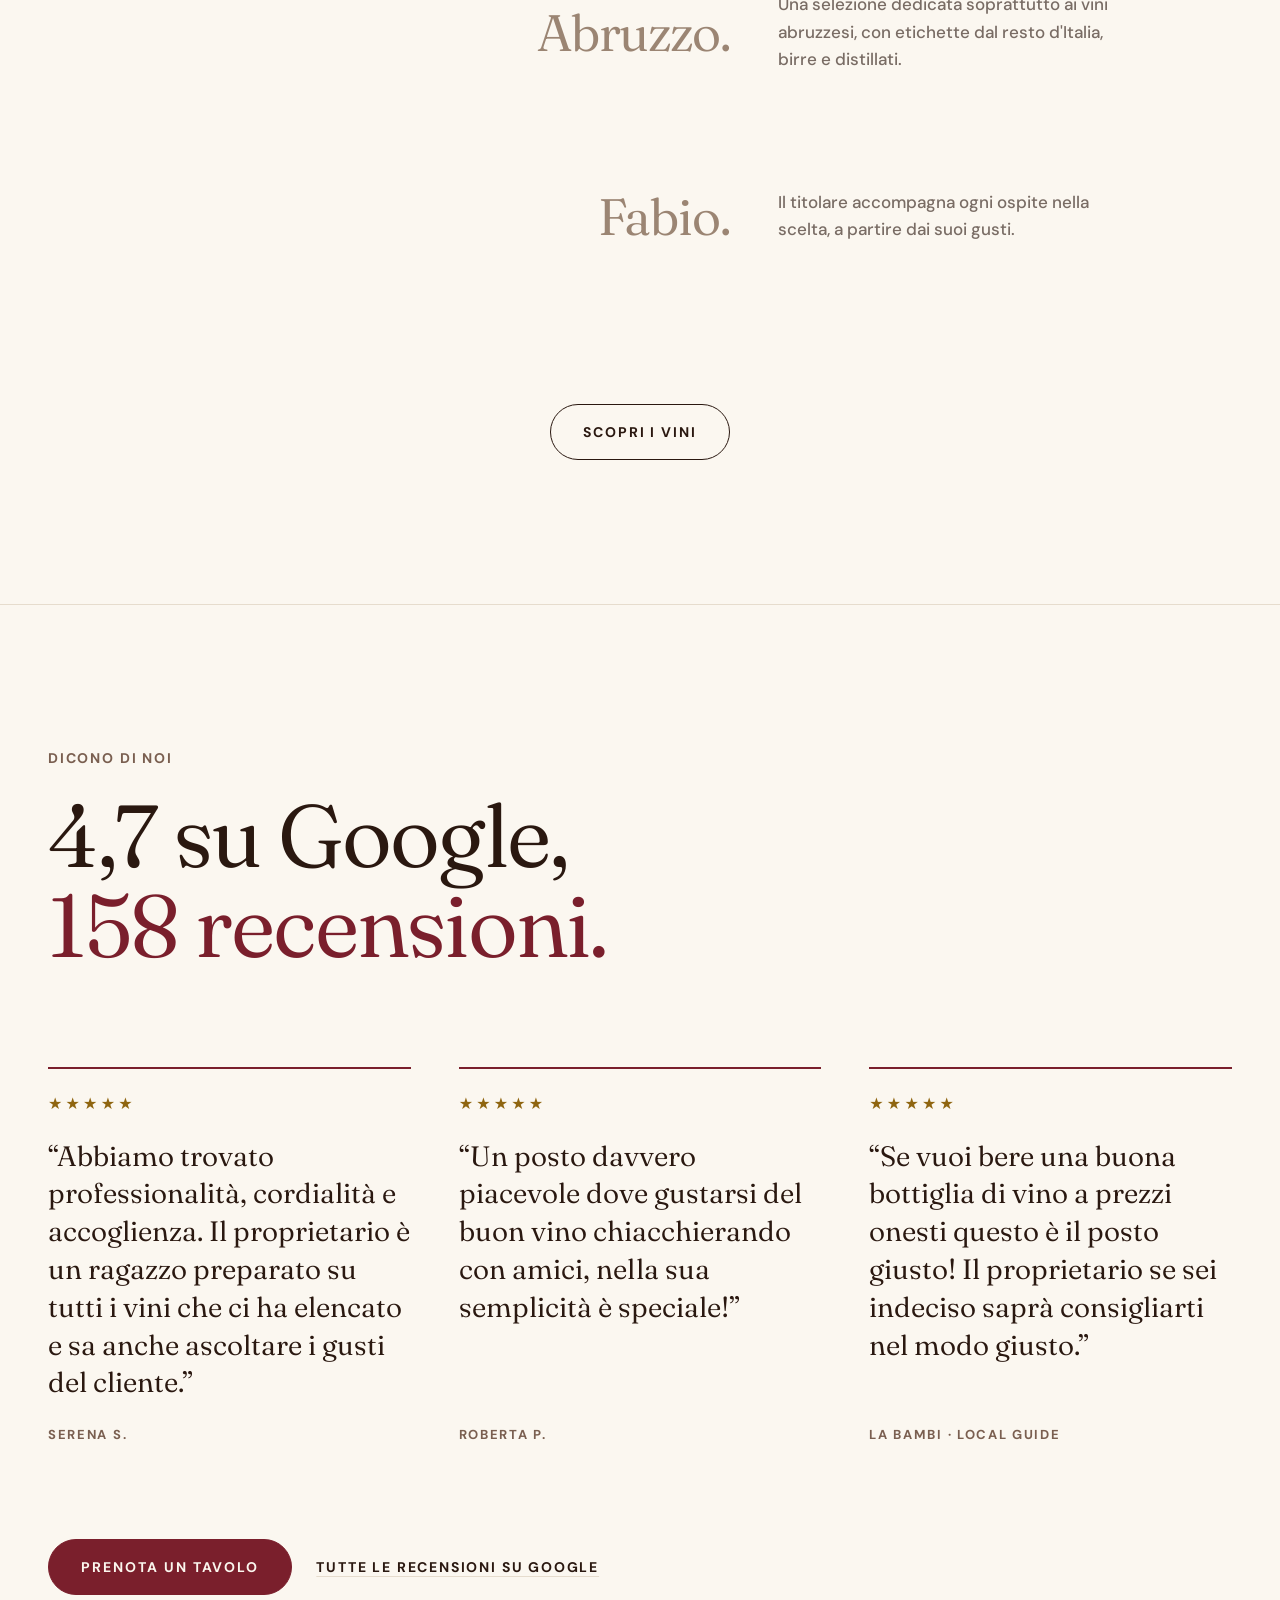
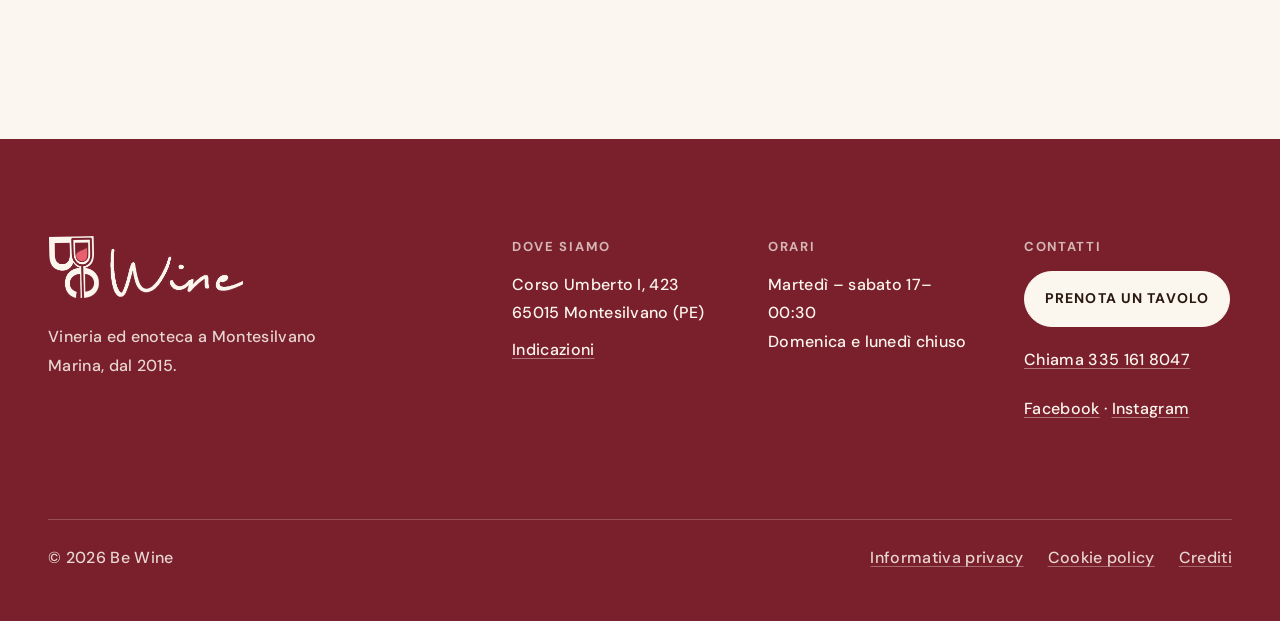
==== commit 2a3cc641: "Testi formali, orari confermati, privacy in forma impersonale - Orari confermati dal titolare: marte" ====
--- a/hero-demo/index.html
+++ b/hero-demo/index.html
@@ -43,8 +43,8 @@
     <section class="section about" id="chi-siamo" aria-labelledby="about-title">
       <div class="about__inner">
         <h2 class="title about__title" id="about-title">Chi siamo<span class="fact">.</span></h2>
-        <!-- Testi provvisori (60 parole in tutto): da concordare con Fabio -->
-        <p class="about__intro">Siamo un'enoteca e una vineria: la bottiglia puoi portarla a casa o aprirla qui, al banco o ai tavoli fuori.</p>
+        <!-- Testi provvisori, da concordare con Fabio. Registro formale e impersonale dal 21 novembre 2026 (niente "tu") -->
+        <p class="about__intro">Enoteca e vineria: ogni bottiglia si può acquistare da asporto oppure degustare sul posto, al banco o ai tavoli all'aperto.</p>
         <!-- una parola grande, una frase breve e una foto piccola inclinata per voce -->
         <ul class="about__list">
           <li class="about__item is-active">
@@ -52,21 +52,21 @@
               <img src="img/chi-siamo-sala.jpg" alt="La sala con i tavoli chiari sotto gli archi rossi e i quadri alle pareti" width="1200" height="800" loading="lazy">
             </figure>
             <p class="about__word">2015<span class="fact">.</span></p>
-            <p class="about__note">Abbiamo aperto sul corso di Montesilvano Marina.</p>
+            <p class="about__note">Apertura del locale sul corso di Montesilvano Marina.</p>
           </li>
           <li class="about__item">
             <figure class="about__photo about__photo--scaffale">
               <img src="img/chi-siamo-scaffale.jpg" alt="Bottiglie di rosso e di rosato in fila su uno scaffale nero" width="700" height="700" loading="lazy">
             </figure>
             <p class="about__word">Abruzzo<span class="fact">.</span></p>
-            <p class="about__note">Teniamo soprattutto vini abruzzesi, poi qualcosa dal resto d'Italia, birre e distillati.</p>
+            <p class="about__note">Una selezione dedicata soprattutto ai vini abruzzesi, con etichette dal resto d'Italia, birre e distillati.</p>
           </li>
           <li class="about__item">
             <figure class="about__photo about__photo--rosato">
               <img src="img/chi-siamo-rosato.jpg" alt="Una bottiglia di rosato tenuta da un elefante di legno, davanti alla parete rossa" width="640" height="800" loading="lazy">
             </figure>
             <p class="about__word">Fabio<span class="fact">.</span></p>
-            <p class="about__note">Se non sai cosa prendere chiedi a lui: ti domanda cosa bevi di solito e parte da lì.</p>
+            <p class="about__note">Il titolare accompagna ogni ospite nella scelta, a partire dai suoi gusti.</p>
           </li>
         </ul>
         <div class="cta-row about__cta">
@@ -100,7 +100,7 @@
       </ul>
       <div class="cta-row reviews__cta">
         <a class="btn btn--pieno" href="https://wa.me/393351618047?text=Buonasera%2C%20vorrei%20prenotare%20un%20tavolo%20da%20Be%20Wine%20per%20" target="_blank" rel="noopener">Prenota un tavolo</a>
-        <a class="text-link" href="https://www.google.com/maps/search/?api=1&amp;query=Be%20Wine%20Montesilvano" target="_blank" rel="noopener">Leggi tutte su Google</a>
+        <a class="text-link" href="https://www.google.com/maps/search/?api=1&amp;query=Be%20Wine%20Montesilvano" target="_blank" rel="noopener">Tutte le recensioni su Google</a>
       </div>
     </section>
   </main>
@@ -130,7 +130,7 @@
       </div>
       <div>
         <p class="footer__label">Orari</p>
-        <p>Martedì – venerdì 17–24<br>Sabato 18–24<br>Domenica e lunedì chiuso</p>
+        <p>Martedì – sabato 17–00:30<br>Domenica e lunedì chiuso</p>
       </div>
       <div>
         <p class="footer__label">Contatti</p>
@@ -150,8 +150,8 @@
     </div>
   </footer>
 
-<script src="js/sito.js?v=31"></script>
+<script src="js/sito.js?v=32"></script>
 <script src="js/grande.js?v=6"></script>
-<script src="js/prenota.js?v=4"></script>
+<script src="js/prenota.js?v=7"></script>
 </body>
 </html>
